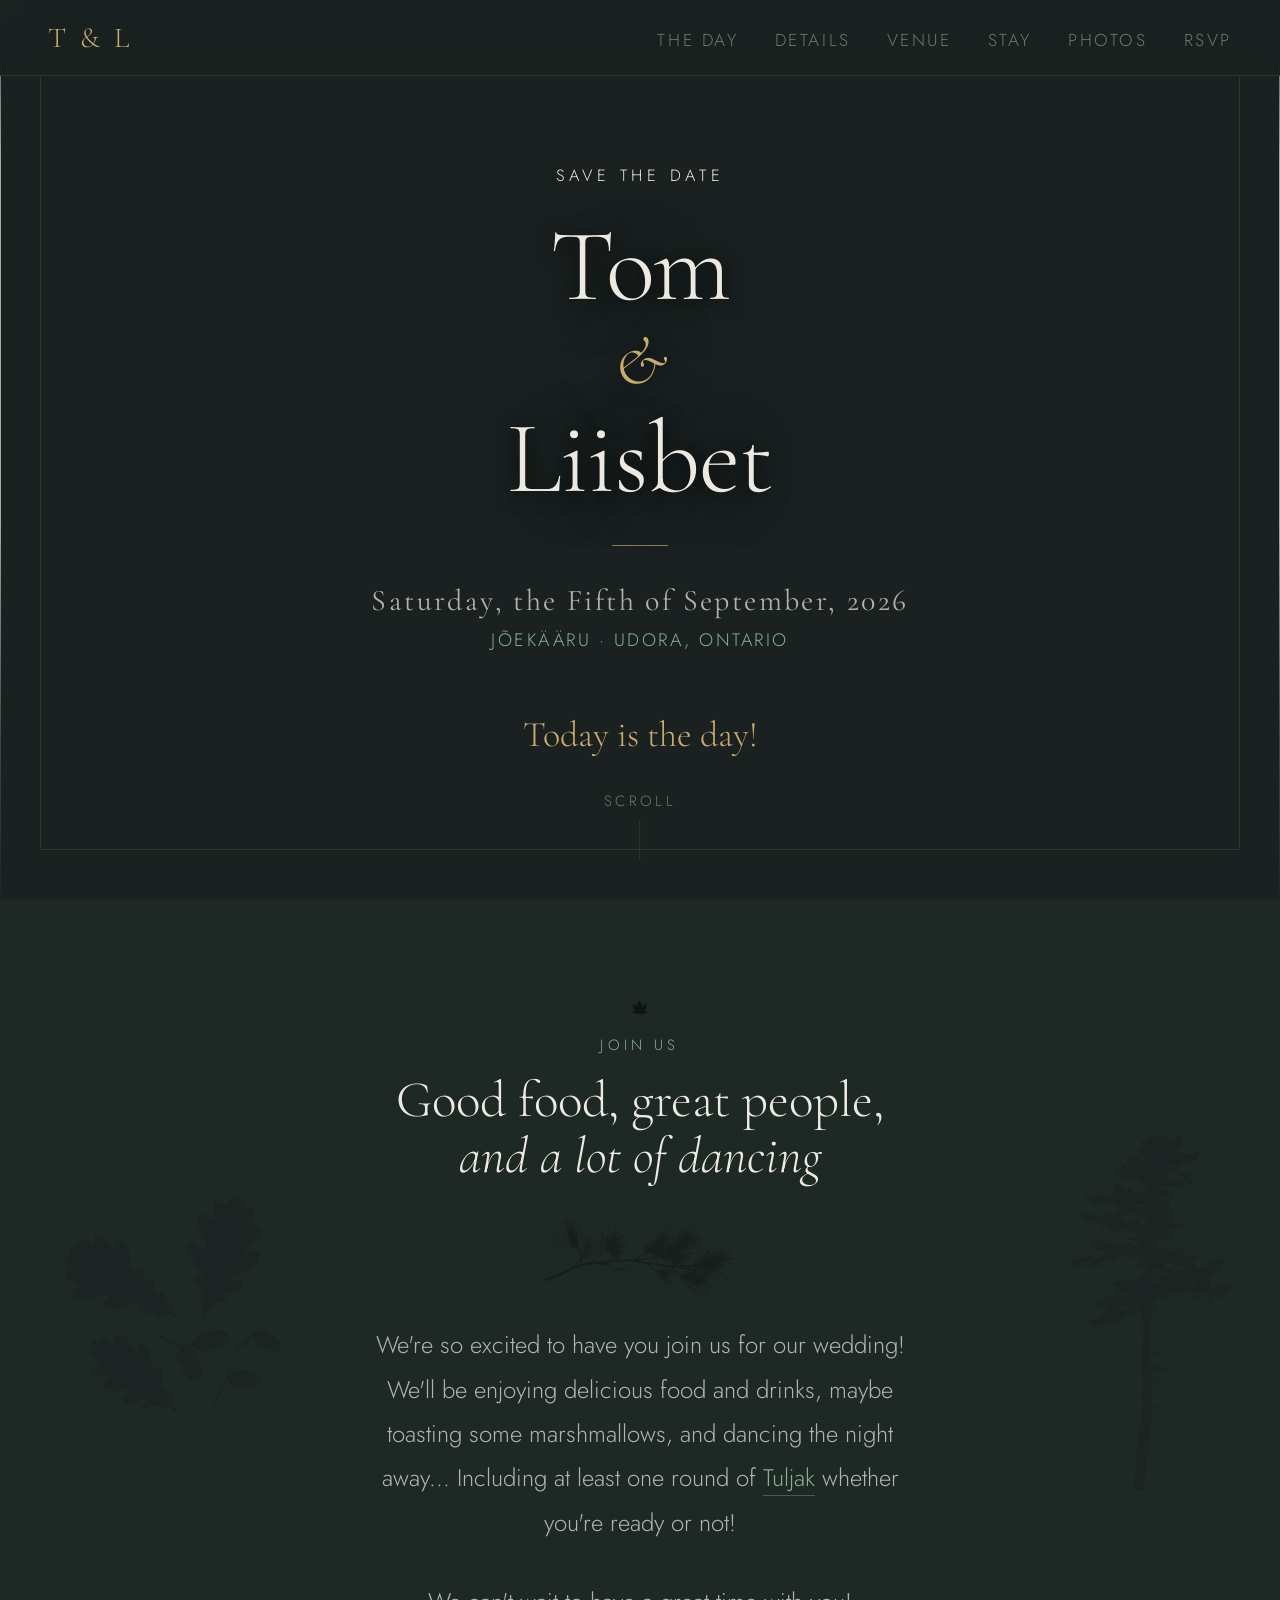
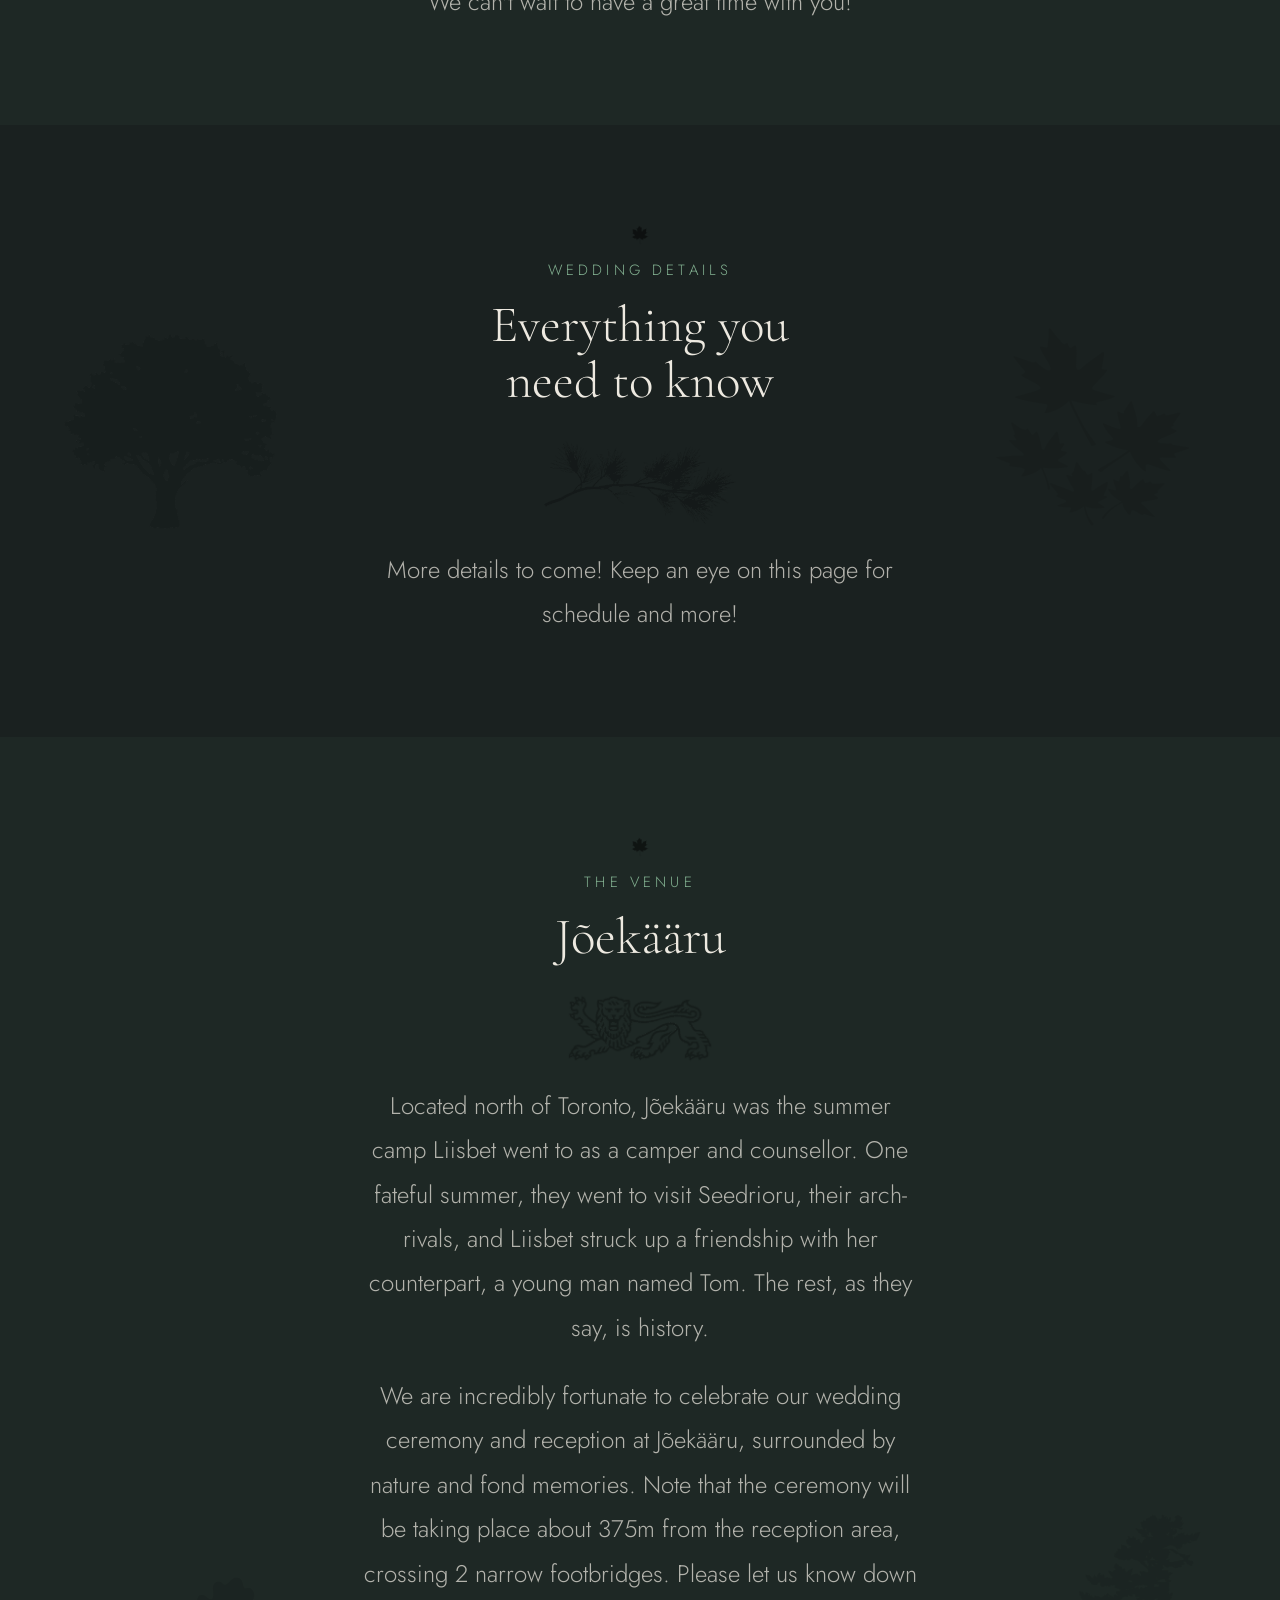
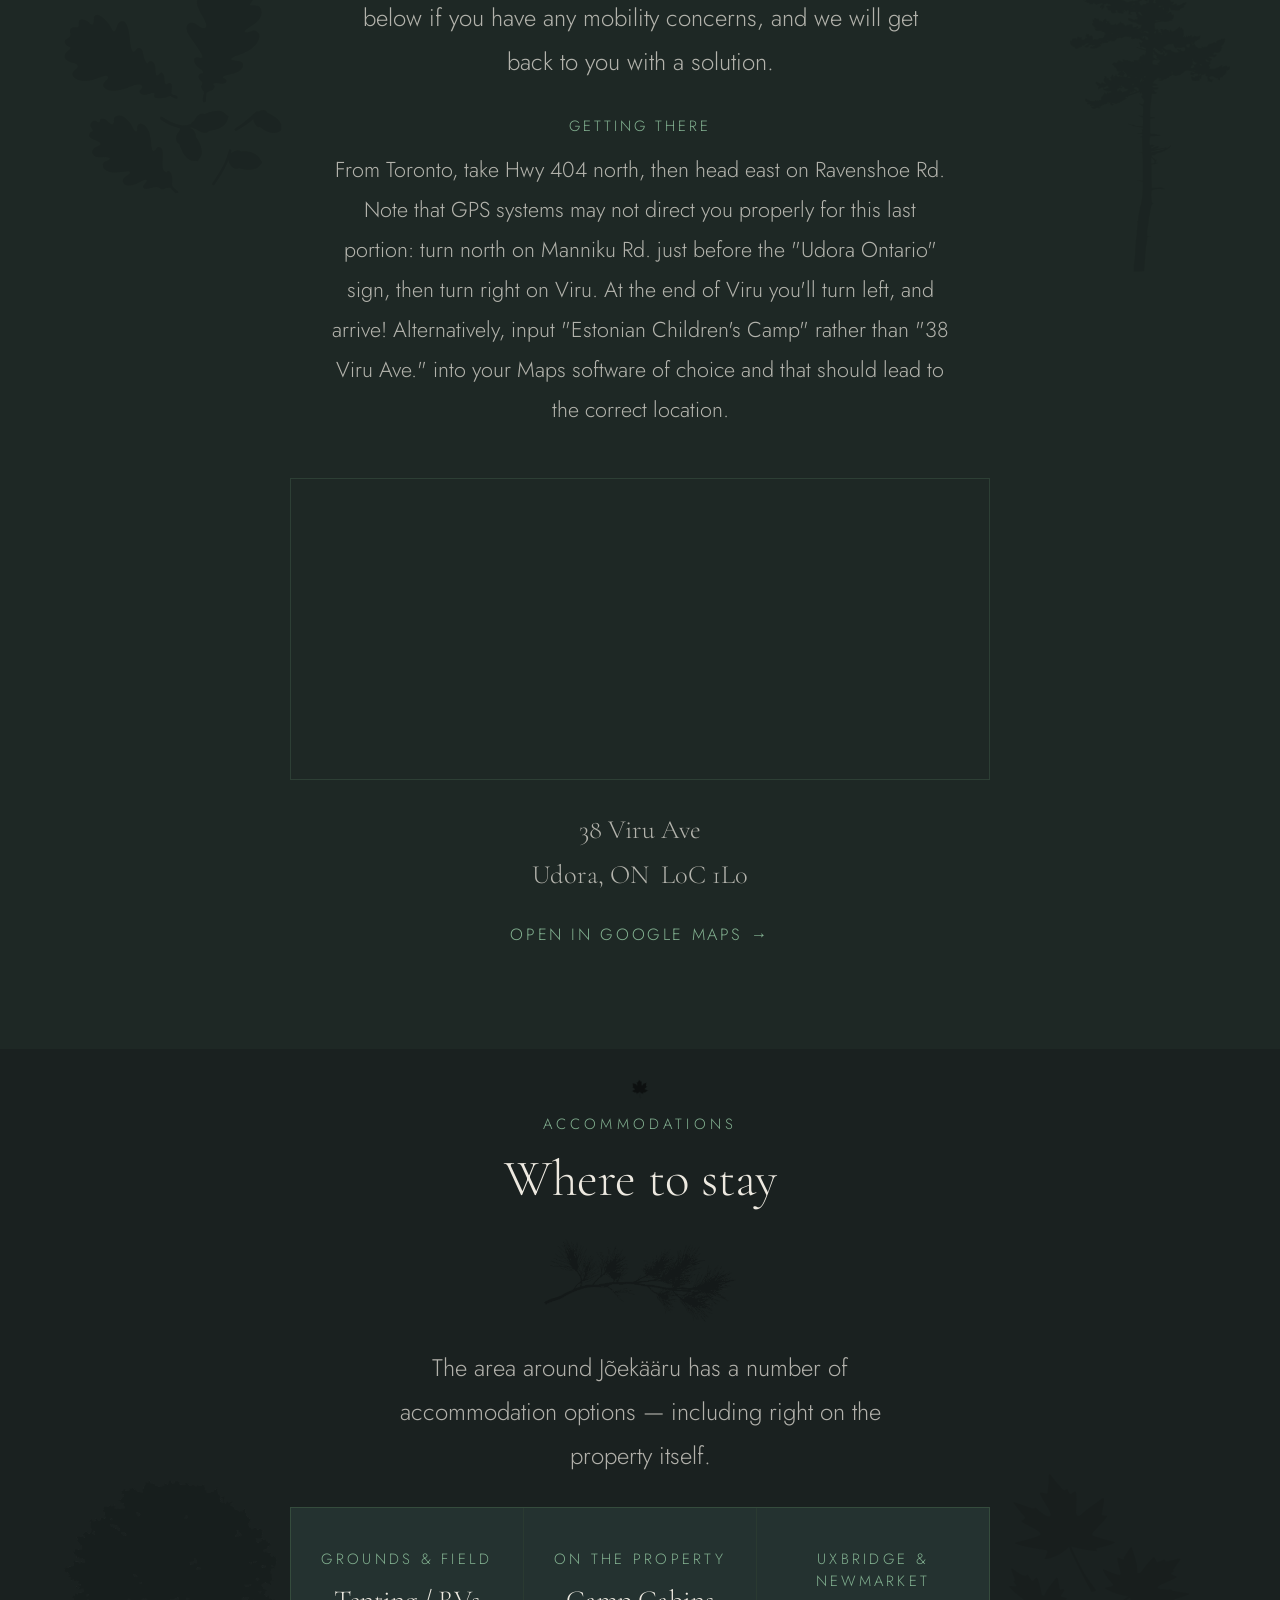
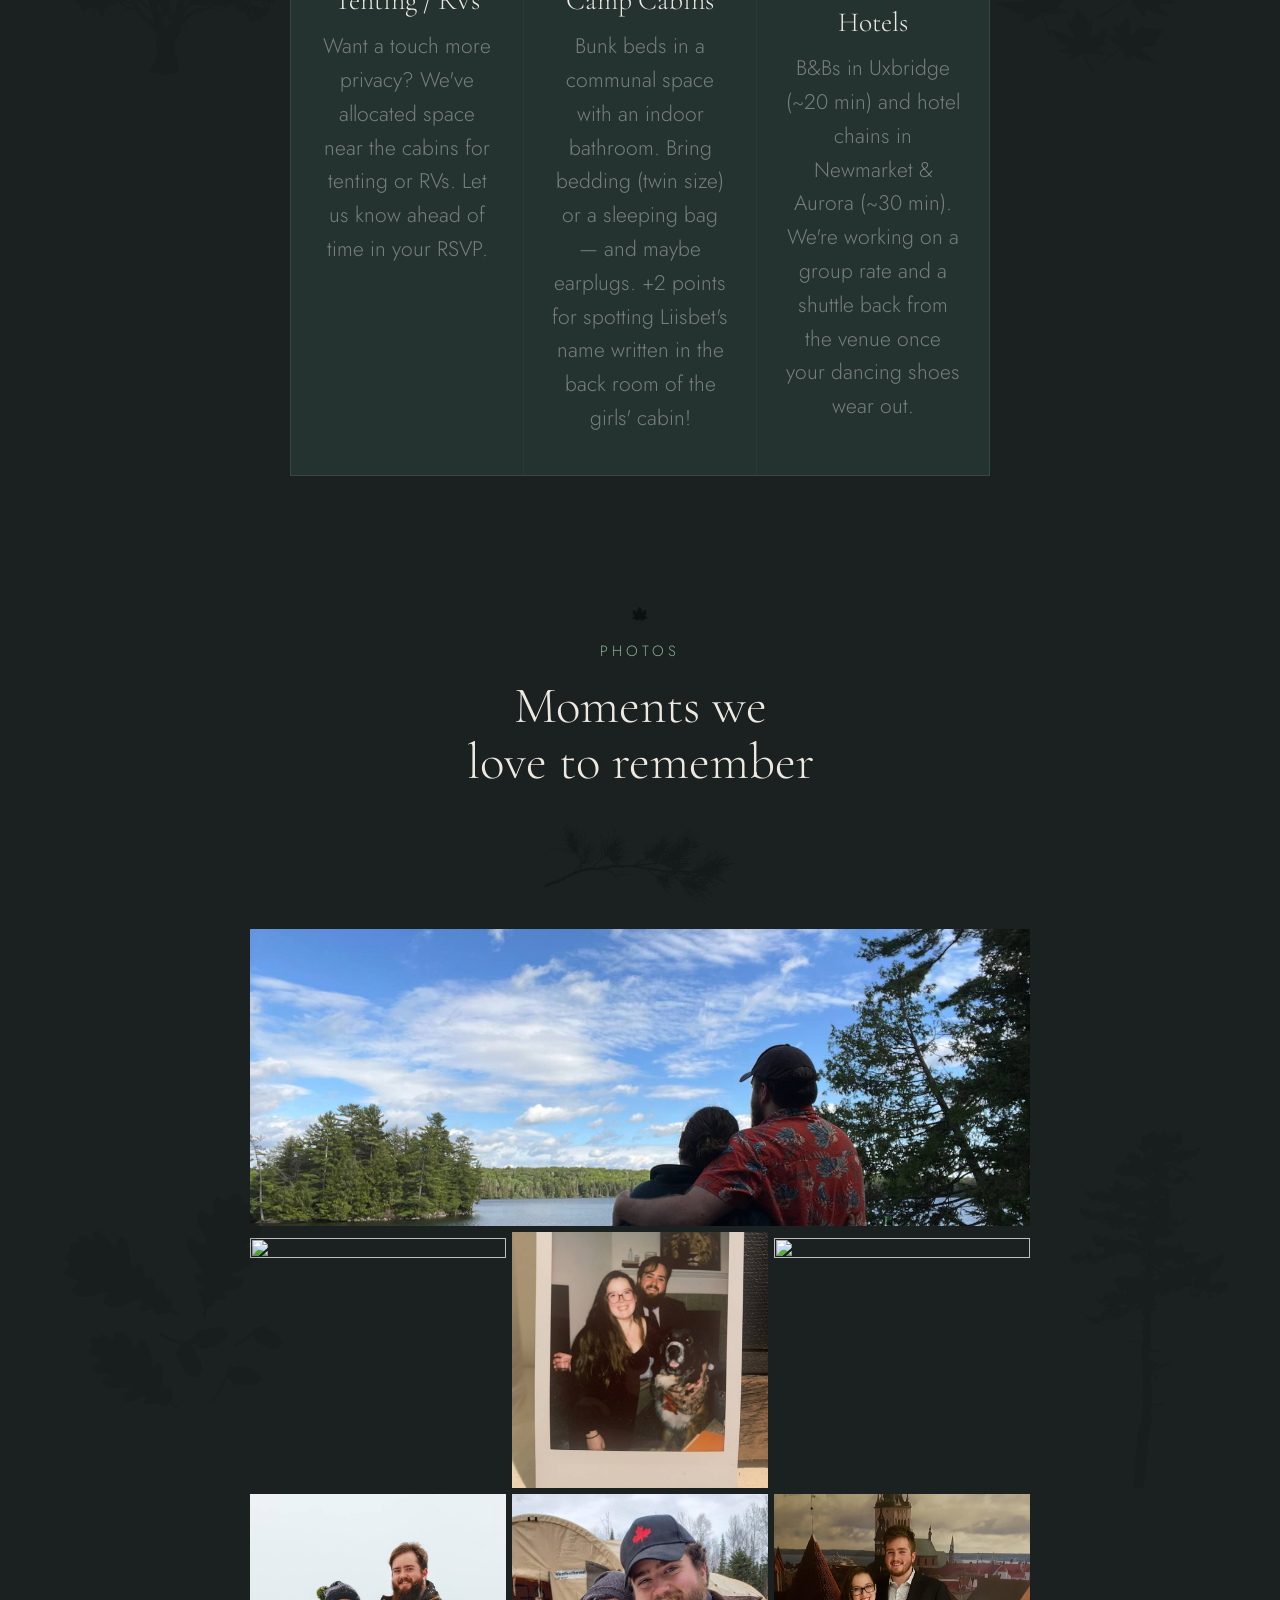
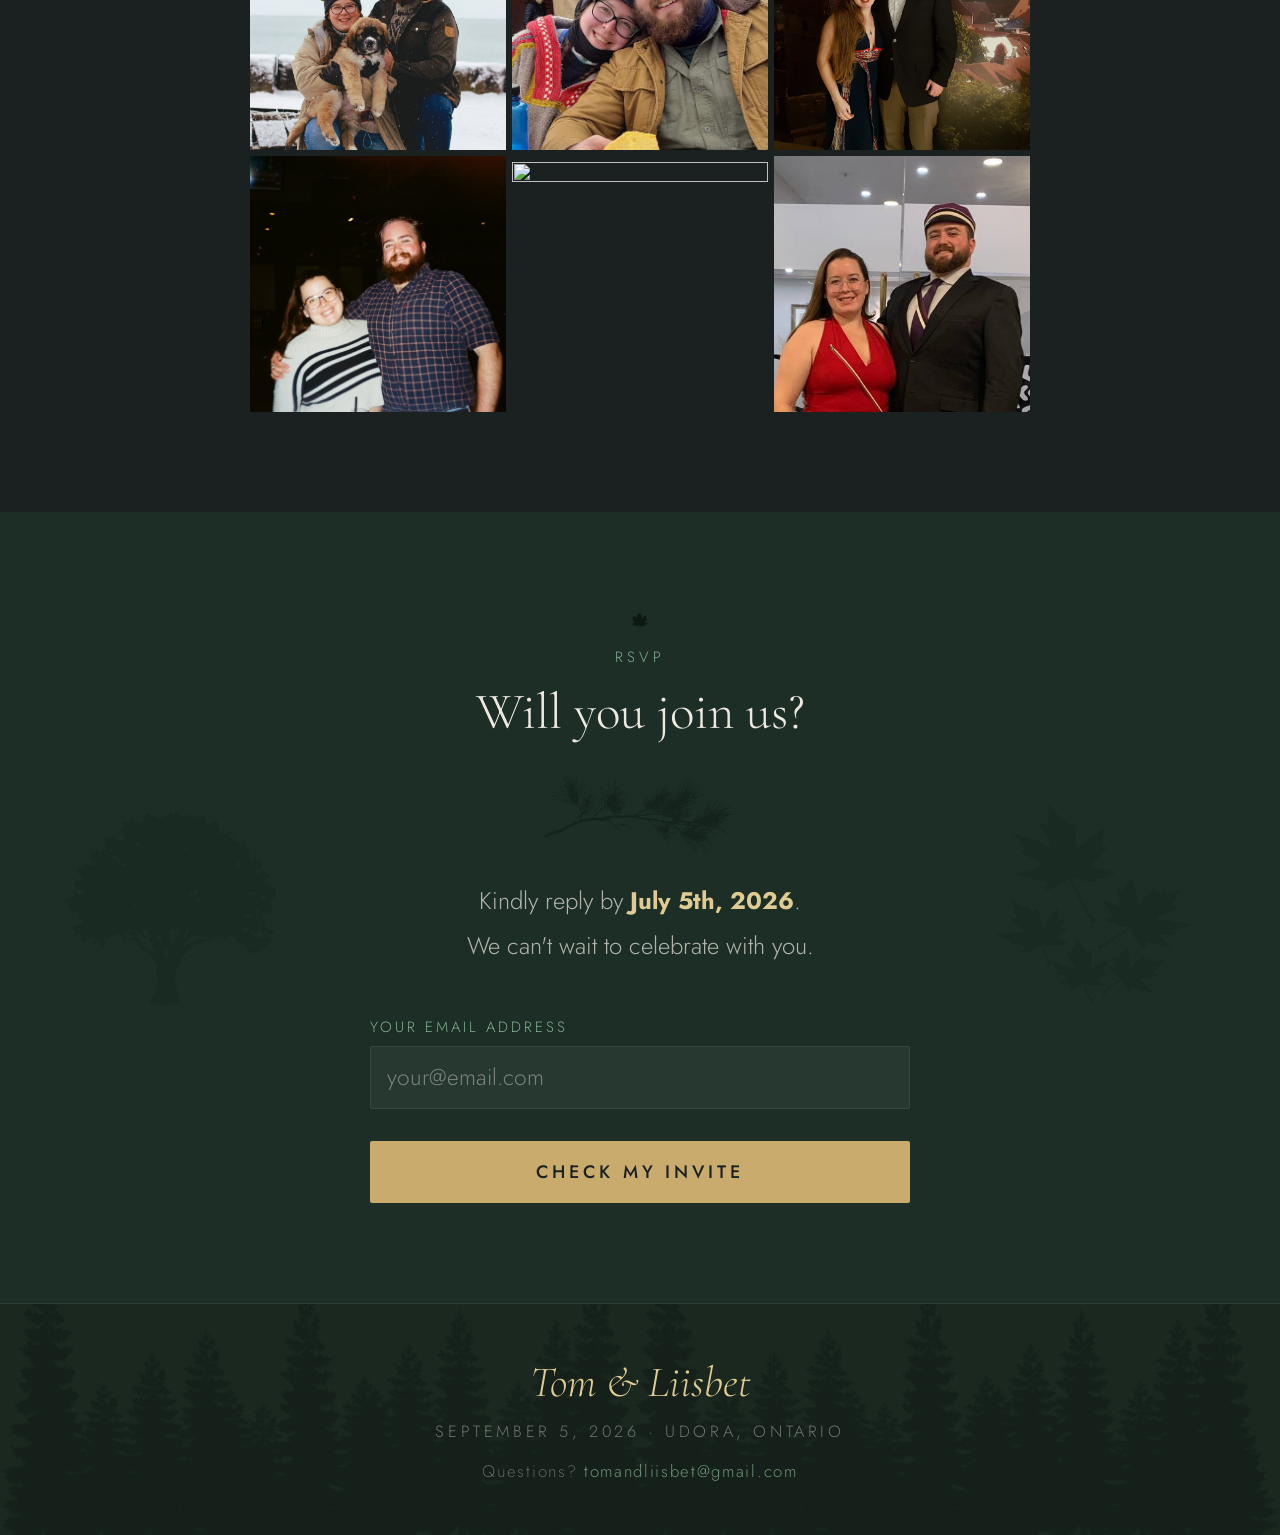
==== index.html @ 3842ecbb "Cabin update" ====
<!DOCTYPE html>
<html lang="en">
<head>
<meta charset="UTF-8"/>
<meta name="viewport" content="width=device-width, initial-scale=1.0"/>
<title>Tom & Liisbet — September 5, 2026</title>
<link href="https://fonts.googleapis.com/css2?family=Cormorant+Garamond:ital,wght@0,300;0,400;0,600;1,300;1,400&family=Jost:wght@300;400;500&display=swap" rel="stylesheet"/>
<style>
  :root {
    --bg:          #1a2120;
    --bg-mid:      #1e2825;
    --bg-card:     #243230;
    --bg-rsvp:     #1c2e26;
    --forest:      #3d5c47;
    --forest-mid:  #527a5e;
    --leaf:        #82b090;
    --gold:        #c9ab6e;
    --gold-light:  #e0cc92;
    --white:       #ede9e0;
    --white-soft:  rgba(237,233,224,0.72);
    --white-dim:   rgba(237,233,224,0.42);
    --border-g:    rgba(82,122,94,0.28);
    --border-gold: rgba(201,171,110,0.32);
  }

  * { margin: 0; padding: 0; box-sizing: border-box; }
  html { scroll-behavior: smooth; font-size: 150%; }

  body {
    font-family: 'Jost', sans-serif;
    font-weight: 300;
    background: var(--bg);
    color: var(--white);
    overflow-x: hidden;
  }

  /* ── NAV ── */
  nav {
    position: fixed;
    top: 0; left: 0; right: 0;
    z-index: 100;
    padding: 20px 48px;
    display: flex;
    justify-content: space-between;
    align-items: center;
    background: rgba(26,33,32,0.94);
    backdrop-filter: blur(12px);
    border-bottom: 1px solid var(--border-g);
  }

  .nav-brand {
    font-family: 'Cormorant Garamond', serif;
    font-size: 1.2rem;
    letter-spacing: 0.12em;
    color: var(--gold);
    text-decoration: none;
  }

  .nav-links {
    display: flex;
    gap: 36px;
    list-style: none;
  }

  .nav-links a {
    font-size: 0.72rem;
    letter-spacing: 0.15em;
    text-transform: uppercase;
    color: var(--white-dim);
    text-decoration: none;
    transition: color 0.2s;
  }

  .nav-links a:hover { color: var(--leaf); }

  /* ── HERO ── */
  .hero {
    min-height: 100vh;
    display: flex;
    flex-direction: column;
    align-items: center;
    justify-content: center;
    text-align: center;
    padding: 120px 24px 100px;
    position: relative;
    background: var(--bg);
    overflow: hidden;
  }

  /* Background photo — fully visible */
  .hero-bg {
    position: absolute;
    inset: 0;
    width: 100%;
    height: 100%;
    object-fit: cover;
    object-position: center 30%;
    z-index: 0;
    opacity: 0.85;
    pointer-events: none;
    user-select: none;
  }

  /* Thin edge gradient — only darkens top (nav) and bottom (text zone) */
  .hero::before {
    content: '';
    position: absolute;
    inset: 0;
    background: linear-gradient(
      to bottom,
      rgba(26,33,32,0.68) 0%,
      rgba(26,33,32,0.0) 18%,
      rgba(26,33,32,0.0) 58%,
      rgba(26,33,32,0.72) 82%,
      rgba(26,33,32,0.97) 100%
    );
    pointer-events: none;
    z-index: 1;
  }

  /* Thin frame */
  .hero::after {
    content: '';
    position: absolute;
    top: 72px; left: 40px; right: 40px; bottom: 50px;
    border: 1px solid rgba(130,176,144,0.15);
    pointer-events: none;
    z-index: 1;
  }

  /* Pine tree silhouette in the footer */
  .footer-treeline {
    position: absolute;
    bottom: 0;
    left: 0;
    width: 100%;
    max-height: 100%;
    object-fit: cover;
    object-position: bottom center;
    pointer-events: none;
    user-select: none;
    opacity: 0.18;
    z-index: 0;
    display: block;
    /* No filter — natural dark silhouette */
  }

  .footer-names,
  .footer-date { position: relative; z-index: 1; }

  /* All hero text content sits above overlay */
  .hero > *:not(.hero-bg):not(.hero-treeline):not(.scroll-cue) { position: relative; z-index: 3; }
  .scroll-cue { z-index: 3; }

  .hero-eyebrow {
    font-size: 0.68rem;
    letter-spacing: 0.28em;
    text-transform: uppercase;
    color: var(--white);
    margin-bottom: 28px;
  }

  .hero-names {
    font-family: 'Cormorant Garamond', serif;
    font-size: clamp(3.5rem, 8vw, 7rem);
    font-weight: 300;
    line-height: 1;
    color: var(--white);
    letter-spacing: -0.01em;
    text-shadow: 0 2px 20px rgba(0,0,0,0.8), 0 0 60px rgba(0,0,0,0.5);
  }

  .hero-names .amp {
    font-style: italic;
    color: var(--gold);
    display: block;
    font-size: 0.68em;
    margin: 10px 0;
  }

  .hero-divider {
    width: 56px;
    height: 1px;
    background: var(--gold);
    margin: 36px auto;
    opacity: 0.65;
  }

  .hero-date {
    font-family: 'Cormorant Garamond', serif;
    font-size: 1.25rem;
    font-weight: 400;
    color: var(--white-soft);
    letter-spacing: 0.08em;
    margin-bottom: 8px;
  }

  .hero-venue {
    font-size: 0.75rem;
    letter-spacing: 0.14em;
    text-transform: uppercase;
    color: var(--leaf);
    margin-bottom: 52px;
  }

  /* ── COUNTDOWN ── */
  .countdown {
    display: flex;
    gap: 32px;
    margin-top: 8px;
  }

  .count-unit { text-align: center; }

  .count-number {
    font-family: 'Cormorant Garamond', serif;
    font-size: 2.8rem;
    font-weight: 300;
    color: var(--gold);
    line-height: 1;
    display: block;
  }

  .count-label {
    font-size: 0.62rem;
    letter-spacing: 0.22em;
    text-transform: uppercase;
    color: var(--white-dim);
    margin-top: 6px;
    display: block;
  }

  .count-sep {
    font-family: 'Cormorant Garamond', serif;
    font-size: 2rem;
    color: var(--border-g);
    align-self: flex-start;
    margin-top: 8px;
  }

  .scroll-cue {
    position: absolute;
    bottom: 40px;
    left: 50%;
    transform: translateX(-50%);
    display: flex;
    flex-direction: column;
    align-items: center;
    gap: 8px;
    font-size: 0.62rem;
    letter-spacing: 0.22em;
    text-transform: uppercase;
    color: var(--white-dim);
    animation: nudge 2.5s ease-in-out infinite;
  }

  .scroll-cue::after {
    content: '';
    width: 1px;
    height: 40px;
    background: var(--border-g);
  }

  @keyframes nudge {
    0%, 100% { transform: translateX(-50%) translateY(0); }
    50%       { transform: translateX(-50%) translateY(6px); }
  }

  /* ── SECTIONS ── */
  section { padding: 100px 24px; position: relative; }

  .section-inner {
    max-width: 800px;
    margin: 0 auto;
    text-align: center;
  }

  .leaf-ornament {
    width: 20px;
    height: auto;
    display: block;
    margin: 0 auto 14px;
    opacity: 0.5;
  }

  .section-tag {
    font-size: 0.62rem;
    letter-spacing: 0.28em;
    text-transform: uppercase;
    color: var(--leaf);
    margin-bottom: 16px;
  }

  .section-heading {
    font-family: 'Cormorant Garamond', serif;
    font-size: clamp(2rem, 4vw, 3rem);
    font-weight: 300;
    color: var(--white);
    margin-bottom: 24px;
    line-height: 1.1;
  }

  .branch-divider {
    display: block;
    margin: 0 auto 16px;
    width: 220px;
    opacity: 0.22;
    pointer-events: none;
    user-select: none;
  }

  .lion-divider {
    display: block;
    margin: 0 auto 20px;
    width: 150px;
    opacity: 0.28;
    pointer-events: none;
    user-select: none;
  }

  .footer-contact {
    font-size: 0.7rem;
    letter-spacing: 0.1em;
    color: var(--white-dim);
    margin-top: 16px;
  }
  .footer-contact a { color: var(--leaf); text-decoration: none; }
  .footer-contact a:hover { color: var(--gold); }

  .section-body {
    font-size: 1rem;
    line-height: 1.85;
    color: var(--white-soft);
    max-width: 560px;
    margin: 0 auto;
  }

  /* ── ALTERNATING BACKGROUNDS ── */
  .bg-mid { background: var(--bg-mid); }

  /* ── DETAILS ── */
  .details-grid {
    display: flex;
    flex-wrap: wrap;
    justify-content: center;
    gap: 1px;
    background: var(--border-g);
    border: 1px solid var(--border-g);
    margin-top: 56px;
    max-width: 700px;
    margin-left: auto;
    margin-right: auto;
  }

  .detail-card {
    background: var(--bg-card);
    padding: 40px 28px;
    text-align: center;
    flex: 1 1 220px;
    max-width: 350px;
  }

  .detail-icon {
    font-size: 1.4rem;
    margin-bottom: 16px;
    display: block;
  }

  .detail-title {
    font-size: 0.62rem;
    letter-spacing: 0.22em;
    text-transform: uppercase;
    color: var(--leaf);
    margin-bottom: 10px;
  }

  .detail-text {
    font-family: 'Cormorant Garamond', serif;
    font-size: 1.15rem;
    color: var(--white);
    line-height: 1.5;
  }

  .detail-sub { font-size: 0.9rem; color: var(--white-dim); }

  .detail-desc {
    font-size: 0.88rem;
    color: var(--white-dim);
    line-height: 1.6;
    margin-top: 8px;
  }

  .cabin-spots {
    margin-top: 14px;
    font-size: 0.66rem;
    letter-spacing: 0.18em;
    text-transform: uppercase;
    color: var(--gold);
  }

  /* ── RSVP ── */
  .rsvp-bg { background: var(--bg-rsvp); }
  .rsvp-bg .section-tag     { color: var(--leaf); }
  .rsvp-bg .section-heading { color: var(--white); }
  .rsvp-bg .section-body    { color: var(--white-soft); }

  .rsvp-form {
    margin-top: 48px;
    max-width: 540px;
    margin-left: auto;
    margin-right: auto;
    text-align: left;
  }

  .form-row { margin-bottom: 20px; }

  .form-row label {
    display: block;
    font-size: 0.62rem;
    letter-spacing: 0.2em;
    text-transform: uppercase;
    color: var(--leaf);
    margin-bottom: 8px;
  }

  .form-row input,
  .form-row select,
  .form-row textarea {
    width: 100%;
    padding: 14px 16px;
    background: rgba(255,255,255,0.05);
    border: 1px solid var(--border-g);
    color: var(--white);
    font-family: 'Jost', sans-serif;
    font-size: 0.95rem;
    font-weight: 300;
    border-radius: 2px;
    outline: none;
    transition: border-color 0.2s;
    appearance: none;
    -webkit-appearance: none;
  }

  .form-row select option { background: var(--bg-rsvp); color: var(--white); }

  .form-row input::placeholder,
  .form-row textarea::placeholder { color: var(--white-dim); }

  .form-row input:focus,
  .form-row select:focus,
  .form-row textarea:focus { border-color: var(--border-gold); }

  .form-row textarea { resize: vertical; min-height: 80px; }

  .form-grid {
    display: grid;
    grid-template-columns: 1fr 1fr;
    gap: 16px;
  }

  .att-row {
    display: flex;
    gap: 10px;
    margin-top: 4px;
  }

  .att-btn {
    flex: 1;
    padding: 13px 8px;
    background: rgba(255,255,255,0.04);
    border: 1px solid var(--border-g);
    color: var(--white-soft);
    font-family: 'Jost', sans-serif;
    font-size: 0.76rem;
    letter-spacing: 0.08em;
    text-transform: uppercase;
    cursor: pointer;
    transition: all 0.2s;
    border-radius: 2px;
    white-space: nowrap;
  }

  .att-btn:hover,
  .att-btn.active {
    background: rgba(201,171,110,0.12);
    border-color: var(--gold);
    color: var(--gold-light);
  }

  .submit-btn {
    width: 100%;
    margin-top: 12px;
    padding: 18px;
    background: var(--gold);
    border: none;
    color: #1a2120;
    font-family: 'Jost', sans-serif;
    font-size: 0.75rem;
    font-weight: 500;
    letter-spacing: 0.22em;
    text-transform: uppercase;
    cursor: pointer;
    transition: background 0.2s, transform 0.1s;
    border-radius: 2px;
  }

  .submit-btn:hover  { background: var(--gold-light); }
  .submit-btn:active { transform: scale(0.99); }

  #rsvp-success {
    display: none;
    text-align: center;
    padding: 48px 24px;
  }

  .success-icon { width: 26px; display: block; margin: 0 auto 20px; opacity: 0.55; }

  #rsvp-success h3 {
    font-family: 'Cormorant Garamond', serif;
    font-size: 2rem;
    font-weight: 300;
    color: var(--white);
    margin-bottom: 12px;
  }

  #rsvp-success p { color: var(--white-soft); font-size: 0.95rem; line-height: 1.7; }

  /* ── VENUE ── */
  .venue-map {
    margin: 48px auto 0;
    width: 100%;
    max-width: 700px;
    border: 1px solid var(--border-g);
    overflow: hidden;
  }

  .venue-address {
    margin-top: 28px;
    font-family: 'Cormorant Garamond', serif;
    font-size: 1.1rem;
    color: var(--white-soft);
    line-height: 1.7;
  }

  /* ── GALLERY ── */
  .gallery-grid {
    margin-top: 0;
    display: grid;
    grid-template-columns: repeat(3, 1fr);
    gap: 6px;
    max-width: 780px;
    margin-left: auto;
    margin-right: auto;
  }

  .gallery-featured {
    grid-column: 1 / -1;
    width: 100%;
    aspect-ratio: 21 / 8;
    object-fit: cover;
    object-position: center;
    display: block;
  }

  .gallery-grid img:not(.gallery-featured) {
    width: 100%;
    aspect-ratio: 1;
    object-fit: cover;
    display: block;
    transition: opacity 0.25s;
  }

  .gallery-grid img:hover { opacity: 0.82; }

  /* ── FOOTER ── */
  footer {
    background: #1a2820;
    padding: 52px 24px;
    text-align: center;
    border-top: 1px solid var(--border-g);
    position: relative;
    overflow: hidden;
  }

  .footer-names {
    font-family: 'Cormorant Garamond', serif;
    font-size: 1.8rem;
    font-style: italic;
    color: var(--gold-light);
    margin-bottom: 12px;
  }

  .footer-date {
    font-size: 0.68rem;
    letter-spacing: 0.22em;
    text-transform: uppercase;
    color: var(--white-dim);
  }

  /* ── RESPONSIVE ── */
  /* ── OAK LEAF MARGIN DECORATION ── */
  .oak-leaf {
    position: absolute;
    width: 260px;
    opacity: 0.09;
    pointer-events: none;
    user-select: none;
    top: 50%;
  }
  .oak-leaf--left {
    left: 50px;
    transform: translateY(-50%) rotate(-16deg);
  }
  .oak-leaf--right {
    right: 50px;
    transform: translateY(-50%) rotate(16deg) scaleX(-1);
  }

  .margin-tree {
    position: absolute;
    opacity: 0.08;
    pointer-events: none;
    user-select: none;
    top: 50%;
  }
  .margin-tree--left  { left:  50px; transform: translateY(-50%); }
  .margin-tree--right { right: 50px; transform: translateY(-50%); }
  .margin-tree--pine  { width: 160px; }
  .margin-tree--maple { width: 240px; }

  @media (max-width: 600px) {
    nav { padding: 16px 24px; }
    .nav-links { display: none; }
    .countdown { gap: 16px; }
    .count-number { font-size: 2rem; }
    .form-grid { grid-template-columns: 1fr; }
    .gallery-grid { grid-template-columns: repeat(2, 1fr); }
    .gallery-featured { aspect-ratio: 16 / 9; }
    .att-row { flex-wrap: wrap; }
    .hero::after { left: 16px; right: 16px; }
    .oak-leaf { display: none; }
    .margin-tree { display: none; }
  }
</style>
</head>
<body>

<!-- NAV -->
<nav>
  <a href="#hero" class="nav-brand">T & L</a>
  <ul class="nav-links">
    <li><a href="#story">The Day</a></li>
    <li><a href="#details">Details</a></li>
    <li><a href="#venue">Venue</a></li>
    <li><a href="#accommodations">Stay</a></li>
    <li><a href="#gallery">Photos</a></li>
    <li><a href="#rsvp">RSVP</a></li>
  </ul>
</nav>

<!-- HERO -->
<section id="hero" class="hero">
  <!-- Kiss Altar photo — centrepiece background -->
  <img
    src="Images/Photos/Kiss Altar.JPG"
    class="hero-bg"
    alt=""
    aria-hidden="true"
  />
  <p class="hero-eyebrow">Save the Date</p>
  <h1 class="hero-names">
    Tom
    <span class="amp">&amp;</span>
    Liisbet
  </h1>
  <div class="hero-divider"></div>
  <p class="hero-date">Saturday, the Fifth of September, 2026</p>
  <p class="hero-venue">Jõekääru · Udora, Ontario</p>
  <div class="countdown" id="countdown">
    <div class="count-unit">
      <span class="count-number" id="cd-days">—</span>
      <span class="count-label">Days</span>
    </div>
    <span class="count-sep">·</span>
    <div class="count-unit">
      <span class="count-number" id="cd-hours">—</span>
      <span class="count-label">Hours</span>
    </div>
    <span class="count-sep">·</span>
    <div class="count-unit">
      <span class="count-number" id="cd-mins">—</span>
      <span class="count-label">Minutes</span>
    </div>
    <span class="count-sep">·</span>
    <div class="count-unit">
      <span class="count-number" id="cd-secs">—</span>
      <span class="count-label">Seconds</span>
    </div>
  </div>
  <div class="scroll-cue">Scroll</div>
</section>

<!-- INTRO / VIBE -->
<section id="story" class="bg-mid">
  <img src="Images/Elements/oak leaves.png" class="oak-leaf oak-leaf--left" alt="" aria-hidden="true"/>
  <img src="Images/Elements/pine-tree-silhouette.png" class="margin-tree margin-tree--right margin-tree--pine" alt="" aria-hidden="true"/>
  <div class="section-inner">
    <img src="Images/Elements/maple leaf.png" class="leaf-ornament" alt="" aria-hidden="true"/>
    <p class="section-tag">Join Us</p>
    <h2 class="section-heading">Good food, great people,<br><em>and a lot of dancing</em></h2>
    <img src="Images/Elements/pine needle branch.png" class="branch-divider" alt="" aria-hidden="true"/>
    <p class="section-body">
      We're so excited to have you join us for our wedding! We'll be enjoying delicious food
      and drinks, maybe toasting some marshmallows, and dancing the night away... Including at
      least one round of <a href="https://www.youtube.com/watch?v=HIoYTtk4O7E" target="_blank"
      style="color:var(--leaf);text-decoration:none;border-bottom:1px solid rgba(130,176,144,0.4)">Tuljak</a>
      whether you're ready or not!
    </p>
    <br>
    <p class="section-body">
      We can't wait to have a great time with you!
    </p>
  </div>
</section>

<!-- DETAILS -->
<section id="details">
  <img src="Images/Elements/Maple leaves.png" class="oak-leaf oak-leaf--right" alt="" aria-hidden="true"/>
  <img src="Images/Elements/Maple Tree Sillouette.png" class="margin-tree margin-tree--left margin-tree--maple" alt="" aria-hidden="true"/>
  <div class="section-inner">
    <img src="Images/Elements/maple leaf.png" class="leaf-ornament" alt="" aria-hidden="true"/>
    <p class="section-tag">Wedding Details</p>
    <h2 class="section-heading">Everything you<br>need to know</h2>
    <img src="Images/Elements/pine needle branch.png" class="branch-divider" alt="" aria-hidden="true"/>

    <p class="section-body">More details to come! Keep an eye on this page for schedule and more!</p>
  </div>
</section>

<!-- VENUE -->
<section id="venue" class="bg-mid">
  <img src="Images/Elements/oak leaves.png" class="oak-leaf oak-leaf--left" alt="" aria-hidden="true"/>
  <img src="Images/Elements/pine-tree-silhouette.png" class="margin-tree margin-tree--right margin-tree--pine" alt="" aria-hidden="true"/>
  <div class="section-inner">
    <img src="Images/Elements/maple leaf.png" class="leaf-ornament" alt="" aria-hidden="true"/>
    <p class="section-tag">The Venue</p>
    <h2 class="section-heading">Jõekääru</h2>
    <img src="Images/Elements/Lovi.png" class="lion-divider" alt="" aria-hidden="true"/>
    <p class="section-body" style="margin-bottom:24px">
      Located north of Toronto, Jõekääru was the summer camp Liisbet went to as a camper
      and counsellor. One fateful summer, they went to visit Seedrioru, their arch-rivals,
      and Liisbet struck up a friendship with her counterpart, a young man named Tom.
      The rest, as they say, is history.
    </p>
    <p class="section-body" style="margin-bottom:28px">
      We are incredibly fortunate to celebrate our wedding ceremony and reception at Jõekääru,
      surrounded by nature and fond memories. Note that the ceremony will be taking place about
      375m from the reception area, crossing 2 narrow footbridges. Please let us know down
      below if you have any mobility concerns, and we will get back to you with a solution.
    </p>
    <p class="section-body" style="margin-bottom:36px;font-size:0.9rem;text-align:center;max-width:620px;margin-left:auto;margin-right:auto">
      <span style="display:block;font-size:0.62rem;letter-spacing:0.2em;text-transform:uppercase;color:var(--leaf);margin-bottom:10px">Getting There</span>
      From Toronto, take Hwy 404 north, then head east on Ravenshoe Rd. Note that GPS
      systems may not direct you properly for this last portion: turn north on Manniku Rd.
      just before the "Udora Ontario" sign, then turn right on Viru. At the end of Viru
      you'll turn left, and arrive! Alternatively, input "Estonian Children's Camp" rather
      than "38 Viru Ave." into your Maps software of choice and that should lead to the
      correct location.
    </p>
    <div class="venue-map">
      <iframe
        src="https://maps.google.com/maps?q=Estonian+Children%27s+Camp+Udora+Ontario&output=embed&z=14"
        width="100%"
        height="300"
        style="display:block;border:0;filter:grayscale(25%)contrast(1.05)"
        allowfullscreen
        loading="lazy"
        referrerpolicy="no-referrer-when-downgrade"
        title="Jõekääru — 38 Viru Ave, Udora, ON"
      ></iframe>
    </div>
    <p class="venue-address">38 Viru Ave<br>Udora, ON&nbsp; L0C 1L0</p>
    <p style="margin-top:16px">
      <a href="https://maps.google.com/?q=Estonian+Children%27s+Camp+Udora+Ontario" target="_blank"
         style="font-size:0.68rem;letter-spacing:0.16em;text-transform:uppercase;color:var(--leaf);text-decoration:none">
        Open in Google Maps &rarr;
      </a>
    </p>
  </div>
</section>

<!-- ACCOMMODATIONS -->
<section id="accommodations" style="padding: 30px 24px">
  <img src="Images/Elements/Maple leaves.png" class="oak-leaf oak-leaf--right" alt="" aria-hidden="true"/>
  <img src="Images/Elements/Maple Tree Sillouette.png" class="margin-tree margin-tree--left margin-tree--maple" alt="" aria-hidden="true"/>
  <div class="section-inner">
    <img src="Images/Elements/maple leaf.png" class="leaf-ornament" alt="" aria-hidden="true"/>
    <p class="section-tag">Accommodations</p>
    <h2 class="section-heading">Where to stay</h2>
    <img src="Images/Elements/pine needle branch.png" class="branch-divider" alt="" aria-hidden="true"/>
    <p class="section-body">
      The area around Jõekääru has a number of accommodation
      options — including right on the property itself.
    </p>
    <div class="details-grid" style="margin-top:28px">
      <div class="detail-card">
        <p class="detail-title">Grounds & field</p>
        <p class="detail-text">Tenting / RVs</p>
        <p class="detail-desc">Want a touch more privacy? We've allocated space near the cabins for tenting or RVs. Let us know ahead of time in your RSVP.</p>
      </div>
      <div class="detail-card">
        <p class="detail-title">On the property</p>
        <p class="detail-text">Camp Cabins</p>
        <p class="detail-desc">Bunk beds in a communal space with an indoor bathroom. Bring bedding (twin size) or a sleeping bag — and maybe earplugs. +2 points for spotting Liisbet's name written in the back room of the girls' cabin!</p>
        <p class="cabin-spots" id="cabin-spots" style="display:none"><span id="cabin-count"></span> spots remaining</p>
      </div>
      <div class="detail-card">
        <p class="detail-title">Uxbridge &amp; Newmarket</p>
        <p class="detail-text">Hotels</p>
        <p class="detail-desc">B&amp;Bs in Uxbridge (~20 min) and hotel chains in Newmarket &amp; Aurora (~30 min). We're working on a group rate and a shuttle back from the venue once your dancing shoes wear out.</p>
      </div>
    </div>
  </div>
</section>

<!-- GALLERY -->
<section id="gallery">
  <img src="Images/Elements/oak leaves.png" class="oak-leaf oak-leaf--left" alt="" aria-hidden="true"/>
  <img src="Images/Elements/pine-tree-silhouette.png" class="margin-tree margin-tree--right margin-tree--pine" alt="" aria-hidden="true"/>
  <div class="section-inner">
    <img src="Images/Elements/maple leaf.png" class="leaf-ornament" alt="" aria-hidden="true"/>
    <p class="section-tag">Photos</p>
    <h2 class="section-heading">Moments we<br>love to remember</h2>
    <img src="Images/Elements/pine needle branch.png" class="branch-divider" alt="" aria-hidden="true"/>
    <div class="gallery-grid">
      <img class="gallery-featured" src="Images/Photos/Kamp.jpg" alt=""/>
      <img src="Images/Photos/Kiss Altar.JPG"      alt=""/>
      <img src="Images/Photos/polaroid.jpg"        alt=""/>
      <img src="Images/Photos/Moki Roll.JPG"       alt=""/>
      <img src="Images/Photos/Baby Moki.jpg"       alt=""/>
      <img src="Images/Photos/Cornbread.jpg"       alt=""/>
      <img src="Images/Photos/20180224_234718.jpg" alt=""/>
      <img src="Images/Photos/IMG_6804.jpg"        alt=""/>
      <img src="Images/Photos/IMG_8042.jpg"        alt=""/>
      <img src="Images/Photos/Untitled.jpg"        alt=""/>
    </div>
  </div>
</section>

<!-- RSVP -->
<section id="rsvp" class="rsvp-bg">
  <img src="Images/Elements/Maple leaves.png" class="oak-leaf oak-leaf--right" alt="" aria-hidden="true"/>
  <img src="Images/Elements/Maple Tree Sillouette.png" class="margin-tree margin-tree--left margin-tree--maple" alt="" aria-hidden="true"/>
  <div class="section-inner">

    <!-- ── PRE-RSVP SURVEY — shown before June 15, 2026 ── -->
    <div id="survey-panel" style="display:none">
      <img src="Images/Elements/maple leaf.png" class="leaf-ornament" alt="" aria-hidden="true"/>
      <p class="section-tag">Save the Date</p>
      <h2 class="section-heading">A few quick questions</h2>
      <img src="Images/Elements/pine needle branch.png" class="branch-divider" alt="" aria-hidden="true"/>
      <p class="section-body">
        To help with our planning, we'd love if you could answer a few short questions.
        Nothing binding — just a better picture of how to coordinate your comfort as our guests!
      </p>
      <p class="section-body" style="margin-top:14px;font-size:0.82rem;color:var(--white-dim)">
        Full RSVPs open in June.
      </p>

      <form id="survey-form" class="rsvp-form" style="margin-top:40px"
        action="https://script.google.com/macros/s/AKfycbxyAY2trkEyjC4yZWXhyuJfK668TVKDH6NaBTty23KS1SUpY7tbZiFKpdoT5HwiWmPhuQ/exec"
        method="POST">
        <input type="hidden" name="form_type" value="survey"/>

        <div class="form-row">
          <label>Your Name</label>
          <input type="text" name="survey_name" placeholder="Your full name" required/>
        </div>

        <div class="form-row">
          <label>Email Address</label>
          <input type="email" name="survey_email" placeholder="your@email.com" required/>
        </div>

        <div class="form-row">
          <label>Where do you anticipate staying the night?</label>
          <select name="survey_accommodation">
            <option value="">— Select an option —</option>
            <option value="hotel-block">Hotel block</option>
            <option value="cabin">Cabins on the property</option>
            <option value="tent-rv">Tent / RV on the property</option>
            <option value="other">Other (private accommodation, other hotel, etc.)</option>
          </select>
        </div>

        <div class="form-row">
          <label>Would you be interested in a casual brunch at the venue Sunday morning?</label>
          <div class="att-row">
            <button type="button" class="att-btn" id="brunch-yes"   onclick="setBrunch('yes')">Yes!</button>
            <button type="button" class="att-btn" id="brunch-maybe" onclick="setBrunch('maybe')">Maybe</button>
            <button type="button" class="att-btn" id="brunch-no"    onclick="setBrunch('no')">No thanks</button>
          </div>
          <input type="hidden" name="survey_brunch" id="brunch-val" value=""/>
        </div>

        <div class="form-row">
          <label>Full Mailing Address</label>
          <textarea name="survey_address" placeholder="Street, City, Province / State, Postal Code" required></textarea>
        </div>

        <div class="form-row">
          <label>Do you have any mobility concerns we should follow up with you about?</label>
          <div class="att-row">
            <button type="button" class="att-btn" id="mobility-yes" onclick="setMobility('yes')">Yes</button>
            <button type="button" class="att-btn" id="mobility-no"  onclick="setMobility('no')">No</button>
          </div>
          <input type="hidden" name="survey_mobility" id="mobility-val" value=""/>
        </div>

        <button type="submit" class="submit-btn" id="survey-submit-btn">Send</button>
      </form>

      <div id="survey-success" style="display:none;text-align:center;padding:48px 24px;">
        <img src="Images/Elements/maple leaf.png" class="success-icon" alt="" aria-hidden="true"/>
        <h3 style="font-family:'Cormorant Garamond',serif;font-size:2rem;font-weight:300;color:var(--white);margin-bottom:12px">Thank you!</h3>
        <p style="color:var(--white-soft);font-size:0.95rem;line-height:1.7">
          We'll be in touch with more details as the date approaches.<br>
          Full RSVPs open in June.
        </p>
      </div>
    </div>

    <!-- ── RSVP PANEL — shown from June 15, 2026 onwards ── -->
    <div id="rsvp-panel" style="display:none">
    <div id="rsvp-header">
      <img src="Images/Elements/maple leaf.png" class="leaf-ornament" alt="" aria-hidden="true"/>
      <p class="section-tag">RSVP</p>
      <h2 class="section-heading">Will you join us?</h2>
      <img src="Images/Elements/pine needle branch.png" class="branch-divider" alt="" aria-hidden="true"/>
      <p class="section-body">
        Kindly reply by <strong style="color:var(--gold-light)">July 5th, 2026</strong>.<br>
        We can't wait to celebrate with you.
      </p>
    </div>

    <!-- Step 1: Email lookup -->
    <div id="invite-lookup">
      <div class="rsvp-form">
        <div class="form-row">
          <label>Your Email Address</label>
          <input type="email" id="lookup-email" placeholder="your@email.com" autocomplete="email"/>
        </div>
        <button type="button" class="submit-btn" id="lookup-btn" onclick="lookupInvite()">
          Check my invite
        </button>
      </div>
    </div>

    <!-- Email not on guest list -->
    <div id="lookup-not-found" style="display:none;text-align:center;padding:48px 24px;">
      <img src="Images/Elements/maple leaf.png" style="width:26px;opacity:0.55;display:block;margin:0 auto 20px" alt="" aria-hidden="true"/>
      <h3 style="font-family:'Cormorant Garamond',serif;font-size:1.8rem;font-weight:300;color:var(--white);margin-bottom:12px">
        Hmm, we couldn't find that email
      </h3>
      <p style="color:var(--white-soft);font-size:0.95rem;line-height:1.7;margin-bottom:28px">
        This is an invite-only celebration. If you think this is a mistake,<br>
        please reach us at <a href="mailto:tomandliisbet@gmail.com" style="color:var(--leaf);text-decoration:none">tomandliisbet@gmail.com</a>.
      </p>
      <button type="button" class="att-btn" onclick="resetToLookup()"
        style="max-width:260px;margin:0 auto;display:block">
        ← Try a different email
      </button>
    </div>

    <!-- Already submitted an RSVP -->
    <div id="lookup-already-rsvped" style="display:none;text-align:center;padding:48px 24px;">
      <img src="Images/Elements/maple leaf.png" style="width:26px;opacity:0.55;display:block;margin:0 auto 20px" alt="" aria-hidden="true"/>
      <h3 style="font-family:'Cormorant Garamond',serif;font-size:1.8rem;font-weight:300;color:var(--white);margin-bottom:12px">
        We already have your RSVP!
      </h3>
      <p style="color:var(--white-soft);font-size:0.95rem;line-height:1.7;margin-bottom:28px">
        <strong id="already-guest-name" style="color:var(--gold-light)"></strong>, you're already on the list.<br>
        Would you like to update your response?
      </p>
      <div class="att-row" style="max-width:380px;margin:0 auto;justify-content:center">
        <button type="button" class="att-btn" onclick="proceedWithUpdate()">Yes, update it</button>
        <button type="button" class="att-btn" onclick="showSuccessNoChange()">No, I'm all set</button>
      </div>
    </div>

    <!-- RSVP Form (revealed after successful lookup) -->
    <form
      id="rsvp-form"
      class="rsvp-form"
      action="https://script.google.com/macros/s/AKfycbxyAY2trkEyjC4yZWXhyuJfK668TVKDH6NaBTty23KS1SUpY7tbZiFKpdoT5HwiWmPhuQ/exec"
      method="POST"
      style="display:none"
    >
      <!-- Invite tracking -->
      <input type="hidden" name="invite_id" id="invite-id-val" value=""/>
      <input type="hidden" name="is_update" id="is-update-val" value="false"/>

      <!-- Hidden fields pre-filled from invite lookup -->
      <input type="hidden" name="email" id="email-val" value=""/>

      <!-- Personalised greeting -->
      <p id="invite-greeting" style="display:none;text-align:center;font-family:'Cormorant Garamond',serif;font-size:1.3rem;font-style:italic;color:var(--gold-light);margin-bottom:28px"></p>

      <div class="form-row">
        <label>Attendance</label>
        <div class="att-row">
          <button type="button" class="att-btn active" id="att-yes" onclick="setAttendance('yes')">
            Joyfully accepts
          </button>
          <button type="button" class="att-btn" id="att-no" onclick="setAttendance('no')">
            Regretfully declines
          </button>
        </div>
        <input type="hidden" name="attendance" id="attendance-val" value="yes"/>
      </div>

      <div id="attending-fields">
        <div class="form-row" id="guests-row">
          <label>Number of Guests (including yourself)</label>
          <select name="guests" onchange="guestsChanged()">
            <option value="1">1</option>
            <option value="2">2</option>
            <option value="3">3</option>
            <option value="4">4</option>
          </select>
        </div>

        <div class="form-row" id="who-is-coming-row" style="display:none">
          <label>Who will be attending?</label>
          <textarea name="attending_names" id="attending-names-input" placeholder="List the names of those coming"></textarea>
        </div>

        <div class="form-row" id="plus-one-section" style="display:none">
          <label>Will you be bringing a +1?</label>
          <div class="att-row">
            <button type="button" class="att-btn" id="plus-one-yes" onclick="setPlusOne(true)">Yes</button>
            <button type="button" class="att-btn" id="plus-one-no" onclick="setPlusOne(false)">No</button>
          </div>
          <div id="plus-one-name-row" style="display:none;margin-top:16px">
            <div class="form-row" style="margin-bottom:0">
              <label>Their name <span style="opacity:0.45">(optional)</span></label>
              <input type="text" name="plus_one_name" id="plus-one-name-input" placeholder="Guest's full name"/>
            </div>
          </div>
        </div>

        <div class="form-row">
          <label>Dietary Restrictions or Allergies</label>
          <textarea name="dietary" placeholder="e.g. nut allergy, gluten-free, none"></textarea>
        </div>

        <div class="form-row">
          <label>Accommodation</label>
          <select name="accommodation">
            <option value="">— How will you be staying? —</option>
            <option value="camping">Camping on site</option>
            <option value="cabin">Cabin</option>
            <option value="hotel">Hotel / nearby</option>
            <option value="other">Other</option>
          </select>
        </div>

        <div class="form-row">
          <label>
            Tuljak
            <span style="text-transform:none;letter-spacing:0;opacity:0.55;font-size:0.85em"> — Traditional Estonian circle dance</span>
          </label>
          <div class="att-row">
            <button type="button" class="att-btn" id="tulj-yes"   onclick="setTuljak('yes')">Count me in!</button>
            <button type="button" class="att-btn" id="tulj-maybe" onclick="setTuljak('maybe')">I'm curious</button>
            <button type="button" class="att-btn" id="tulj-no"    onclick="setTuljak('no')">Not for me</button>
          </div>
          <input type="hidden" name="tuljak_interest" id="tuljak-val" value=""/>
        </div>

        <div class="form-row">
          <label>Song Request <span style="opacity:0.45">(optional)</span></label>
          <input type="text" name="song_request" placeholder="Artist — Song title"/>
        </div>
      </div>

      <div class="form-row">
        <label>Message for Tom & Liisbet <span style="opacity:0.45">(optional)</span></label>
        <textarea name="message" placeholder="Share a note, well wishes, or let us know if you're bringing Moki a treat…"></textarea>
      </div>

      <button type="submit" class="submit-btn" id="rsvp-submit-btn">Send My RSVP</button>
    </form>

    <div id="rsvp-success">
      <img src="Images/Elements/maple leaf.png" class="success-icon" alt="" aria-hidden="true"/>
      <h3>Thank you!</h3>
      <p id="rsvp-success-text">Your RSVP has been received.<br>We look forward to celebrating with you.</p>
    </div>
    </div><!-- end #rsvp-panel -->
  </div>
</section>

<!-- FOOTER -->
<footer>
  <img
    src="Images/Elements/pine-tree-forest-silhouette-16-705244249.png"
    class="footer-treeline"
    alt=""
    aria-hidden="true"
  />
  <p class="footer-names">Tom & Liisbet</p>
  <p class="footer-date">September 5, 2026 · Udora, Ontario</p>
  <p class="footer-contact">Questions? <a href="mailto:tomandliisbet@gmail.com">tomandliisbet@gmail.com</a></p>
</footer>

<script>
  // ── Countdown ──
  function updateCountdown() {
    const wedding = new Date('2026-09-05T15:00:00');
    const now  = new Date();
    const diff = wedding - now;

    if (diff <= 0) {
      document.getElementById('countdown').innerHTML =
        '<p style="font-family:Cormorant Garamond,serif;font-size:1.5rem;color:var(--gold)">Today is the day!</p>';
      return;
    }

    const days  = Math.floor(diff / 86400000);
    const hours = Math.floor((diff % 86400000) / 3600000);
    const mins  = Math.floor((diff % 3600000) / 60000);
    const secs  = Math.floor((diff % 60000) / 1000);

    document.getElementById('cd-days').textContent  = String(days).padStart(2,'0');
    document.getElementById('cd-hours').textContent = String(hours).padStart(2,'0');
    document.getElementById('cd-mins').textContent  = String(mins).padStart(2,'0');
    document.getElementById('cd-secs').textContent  = String(secs).padStart(2,'0');
  }

  updateCountdown();
  setInterval(updateCountdown, 1000);

  // ── Survey / RSVP panel switch ──
  const RSVP_OPEN = new Date('2026-06-15T00:00:00');
  if (new Date() >= RSVP_OPEN) {
    document.getElementById('rsvp-panel').style.display   = 'block';
    document.getElementById('survey-panel').style.display = 'none';
  } else {
    document.getElementById('survey-panel').style.display = 'block';
    document.getElementById('rsvp-panel').style.display   = 'none';
  }

  // ── Brunch toggle (survey) ──
  function setBrunch(val) {
    document.getElementById('brunch-val').value = val;
    ['yes','maybe','no'].forEach(v =>
      document.getElementById('brunch-' + v).classList.toggle('active', v === val)
    );
  }

  // ── Mobility toggle (survey) ──
  function setMobility(val) {
    document.getElementById('mobility-val').value = val;
    ['yes','no'].forEach(v =>
      document.getElementById('mobility-' + v).classList.toggle('active', v === val)
    );
  }

  // ── Survey form submission ──
  document.getElementById('survey-form').addEventListener('submit', async function(e) {
    e.preventDefault();
    const btn     = document.getElementById('survey-submit-btn');
    const origTxt = btn.textContent;
    btn.textContent = 'Sending…';
    btn.disabled    = true;

    try {
      await fetch(this.action, {
        method: 'POST',
        body:   new URLSearchParams(new FormData(this)),
        mode:   'no-cors'
      });
      document.getElementById('survey-form').style.display    = 'none';
      document.getElementById('survey-success').style.display = 'block';
    } catch {
      btn.textContent = origTxt;
      btn.disabled    = false;
    }
  });

  // ── Attendance toggle ──
  function setAttendance(val) {
    document.getElementById('attendance-val').value = val;
    document.getElementById('att-yes').classList.toggle('active', val === 'yes');
    document.getElementById('att-no').classList.toggle('active',  val === 'no');
    document.getElementById('attending-fields').style.display = val === 'yes' ? 'block' : 'none';
  }

  // ── +1 toggle ──
  function setPlusOne(yes) {
    document.getElementById('plus-one-yes').classList.toggle('active', yes);
    document.getElementById('plus-one-no').classList.toggle('active', !yes);
    document.getElementById('plus-one-name-row').style.display = yes ? 'block' : 'none';
    if (!yes) document.getElementById('plus-one-name-input').value = '';
  }

  // ── Guest count change ──
  function guestsChanged() {
    const maxG = currentInvite ? (parseInt(currentInvite.maxGuests) || 1) : 1;
    const sel  = document.querySelector('select[name="guests"]');
    if (parseInt(sel.value) < maxG) {
      show('who-is-coming-row');
    } else {
      hide('who-is-coming-row');
      document.getElementById('attending-names-input').value = '';
    }
  }

  // ── Tuljak toggle ──
  function setTuljak(val) {
    document.getElementById('tuljak-val').value = val;
    ['yes','maybe','no'].forEach(v =>
      document.getElementById('tulj-' + v).classList.toggle('active', v === val)
    );
  }

  // ── Invite-only RSVP system ──
  const SCRIPT_URL = 'https://script.google.com/macros/s/AKfycbxyAY2trkEyjC4yZWXhyuJfK668TVKDH6NaBTty23KS1SUpY7tbZiFKpdoT5HwiWmPhuQ/exec';
  let currentInvite  = null;
  let cabinAvailable = null; // set on page load; null = unknown

  function show(id) { document.getElementById(id).style.display = 'block'; }
  function hide(id) { document.getElementById(id).style.display = 'none'; }

  async function lookupInvite() {
    const email = document.getElementById('lookup-email').value.trim();
    if (!email) return;

    const btn = document.getElementById('lookup-btn');
    btn.textContent = 'Checking…';
    btn.disabled = true;

    try {
      const res  = await fetch(SCRIPT_URL + '?action=lookup&email=' + encodeURIComponent(email));
      const data = await res.json();

      if (!data.found) {
        hide('invite-lookup');
        show('lookup-not-found');
      } else if (data.alreadyRsvped) {
        currentInvite = data;
        document.getElementById('already-guest-name').textContent = data.guestNames || 'friend';
        hide('invite-lookup');
        show('lookup-already-rsvped');
      } else {
        currentInvite = data;
        revealForm(false);
      }
    } catch {
      btn.textContent = 'Could not connect — please try again';
      btn.disabled = false;
    }
  }

  function revealForm(isUpdate) {
    hide('invite-lookup');
    hide('lookup-already-rsvped');

    document.getElementById('invite-id-val').value  = currentInvite ? currentInvite.inviteId  : '';
    document.getElementById('is-update-val').value  = isUpdate ? 'true' : 'false';

    // Pre-fill hidden email from lookup
    document.getElementById('email-val').value = document.getElementById('lookup-email').value.trim();

    // Parse guest names once — used for greeting and +1 logic
    const names = currentInvite && currentInvite.guestNames
      ? currentInvite.guestNames.split(',').map(n => n.trim()).filter(Boolean)
      : [];

    // Personalised greeting
    if (names.length) {
      const greet = document.getElementById('invite-greeting');
      let greetText = 'Welcome, ';
      if (names.length === 1) {
        greetText += names[0];
      } else if (names.length === 2) {
        greetText += names[0] + ' and ' + names[1];
      } else {
        greetText += names.slice(0, -1).join(', ') + ', and ' + names[names.length - 1];
      }
      greet.textContent  = greetText + '!';
      greet.style.display = 'block';
    }

    // Set up guest count UI based on invite allowance
    const maxG    = currentInvite ? (parseInt(currentInvite.maxGuests) || 1) : 1;
    const plusOne = currentInvite ? !!currentInvite.plusOne : false;
    const sel     = document.querySelector('select[name="guests"]');

    // Always show dropdown capped at maxGuests (hide if solo)
    if (maxG <= 1) {
      hide('guests-row');
    } else {
      show('guests-row');
      Array.from(sel.options).forEach(opt => {
        const over = parseInt(opt.value) > maxG;
        opt.disabled = over;
        opt.hidden   = over;
      });
    }
    sel.value = String(maxG);
    hide('who-is-coming-row');
    document.getElementById('attending-names-input').value = '';

    // Show +1 yes/no toggle for any invite with plusOne enabled
    if (plusOne) {
      show('plus-one-section');
    } else {
      hide('plus-one-section');
    }
    // Reset toggle state
    document.getElementById('plus-one-name-row').style.display = 'none';
    document.getElementById('plus-one-name-input').value = '';
    document.getElementById('plus-one-yes').classList.remove('active');
    document.getElementById('plus-one-no').classList.remove('active');

    // Disable cabin option if fully booked
    const cabinOpt = document.querySelector('select[name="accommodation"] option[value="cabin"]');
    if (cabinOpt) {
      if (cabinAvailable !== null && cabinAvailable <= 0) {
        cabinOpt.disabled    = true;
        cabinOpt.textContent = 'Cabin (fully booked)';
      } else {
        cabinOpt.disabled    = false;
        cabinOpt.textContent = 'Cabin';
      }
    }

    if (isUpdate) {
      document.getElementById('rsvp-submit-btn').textContent = 'Update My RSVP';
    }

    show('rsvp-form');
  }

  function proceedWithUpdate() {
    revealForm(true);
  }

  function showSuccessNoChange() {
    hide('rsvp-header');
    hide('lookup-already-rsvped');
    document.getElementById('rsvp-success-text').innerHTML =
      "You're all set — we can't wait to see you.";
    show('rsvp-success');
  }

  function resetToLookup() {
    currentInvite = null;
    hide('lookup-not-found');
    hide('lookup-already-rsvped');
    hide('rsvp-form');
    hide('plus-one-section');
    hide('who-is-coming-row');
    document.getElementById('plus-one-name-row').style.display = 'none';
    document.getElementById('plus-one-name-input').value = '';
    document.getElementById('attending-names-input').value = '';
    document.getElementById('plus-one-yes').classList.remove('active');
    document.getElementById('plus-one-no').classList.remove('active');
    document.getElementById('lookup-email').value = '';
    const btn = document.getElementById('lookup-btn');
    btn.textContent = 'Check my invite';
    btn.disabled    = false;
    show('invite-lookup');
  }

  document.getElementById('lookup-email').addEventListener('keydown', function(e) {
    if (e.key === 'Enter') { e.preventDefault(); lookupInvite(); }
  });

  // ── Cabin availability (fetched once on load) ──
  (async function() {
    try {
      const res  = await fetch(SCRIPT_URL + '?action=cabin-count');
      const data = await res.json();
      if (typeof data.available === 'number') {
        cabinAvailable = data.available;
        document.getElementById('cabin-count').textContent =
          data.available + ' of ' + data.total;
        // Only show the spot counter on or after June 15, 2026
        const showDate = new Date('2026-06-15');
        if (new Date() >= showDate) {
          document.getElementById('cabin-spots').style.display = 'block';
        }
      }
    } catch { /* silently fail — counter stays hidden */ }
  })();

  // ── Form submission (Google Apps Script) ──
  document.getElementById('rsvp-form').addEventListener('submit', async function(e) {
    e.preventDefault();
    const btn     = document.getElementById('rsvp-submit-btn');
    const origTxt = btn.textContent;
    btn.textContent = 'Sending…';
    btn.disabled    = true;

    try {
      // no-cors required for Apps Script POST — response is opaque but data lands in the sheet
      await fetch(this.action, {
        method: 'POST',
        body:   new URLSearchParams(new FormData(this)),
        mode:   'no-cors'
      });

      hide('rsvp-header');
      hide('rsvp-form');
      show('rsvp-success');
    } catch {
      btn.textContent = origTxt;
      btn.disabled    = false;
    }
  });
</script>
</body>
</html>
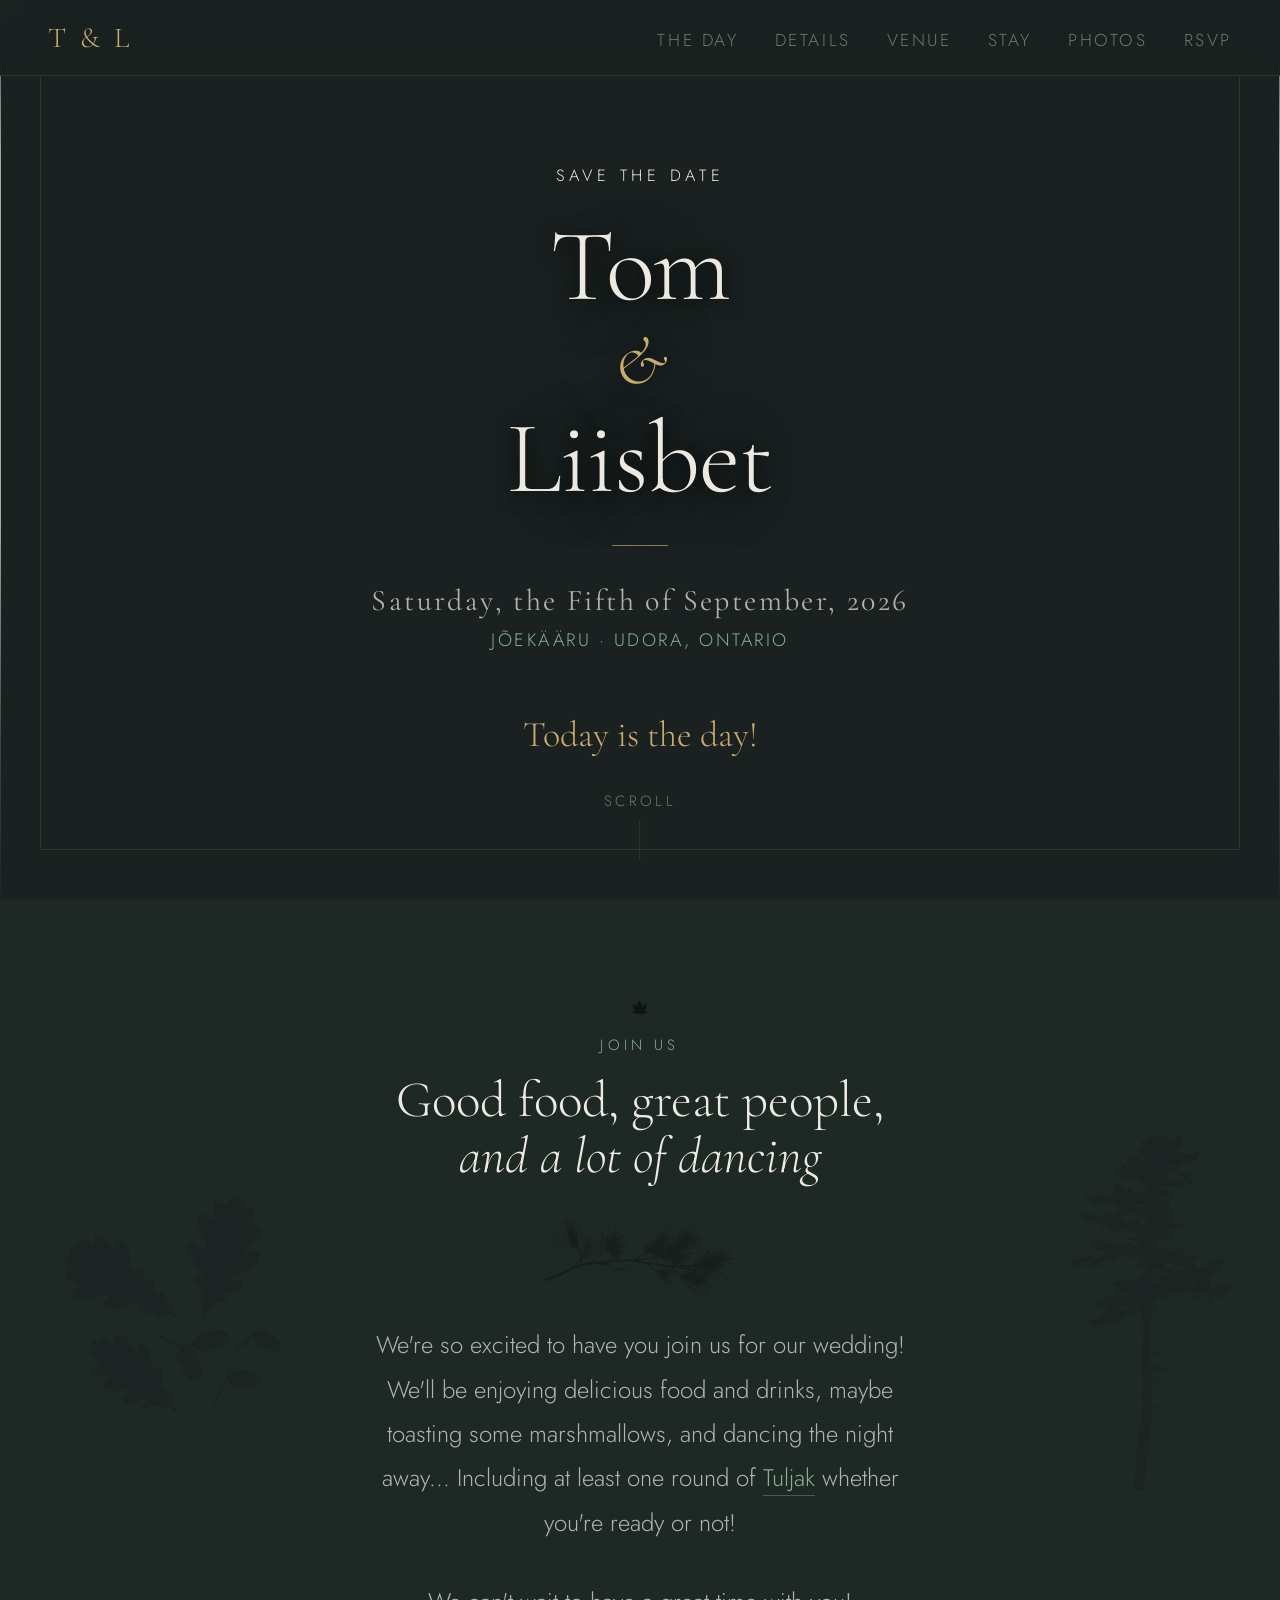
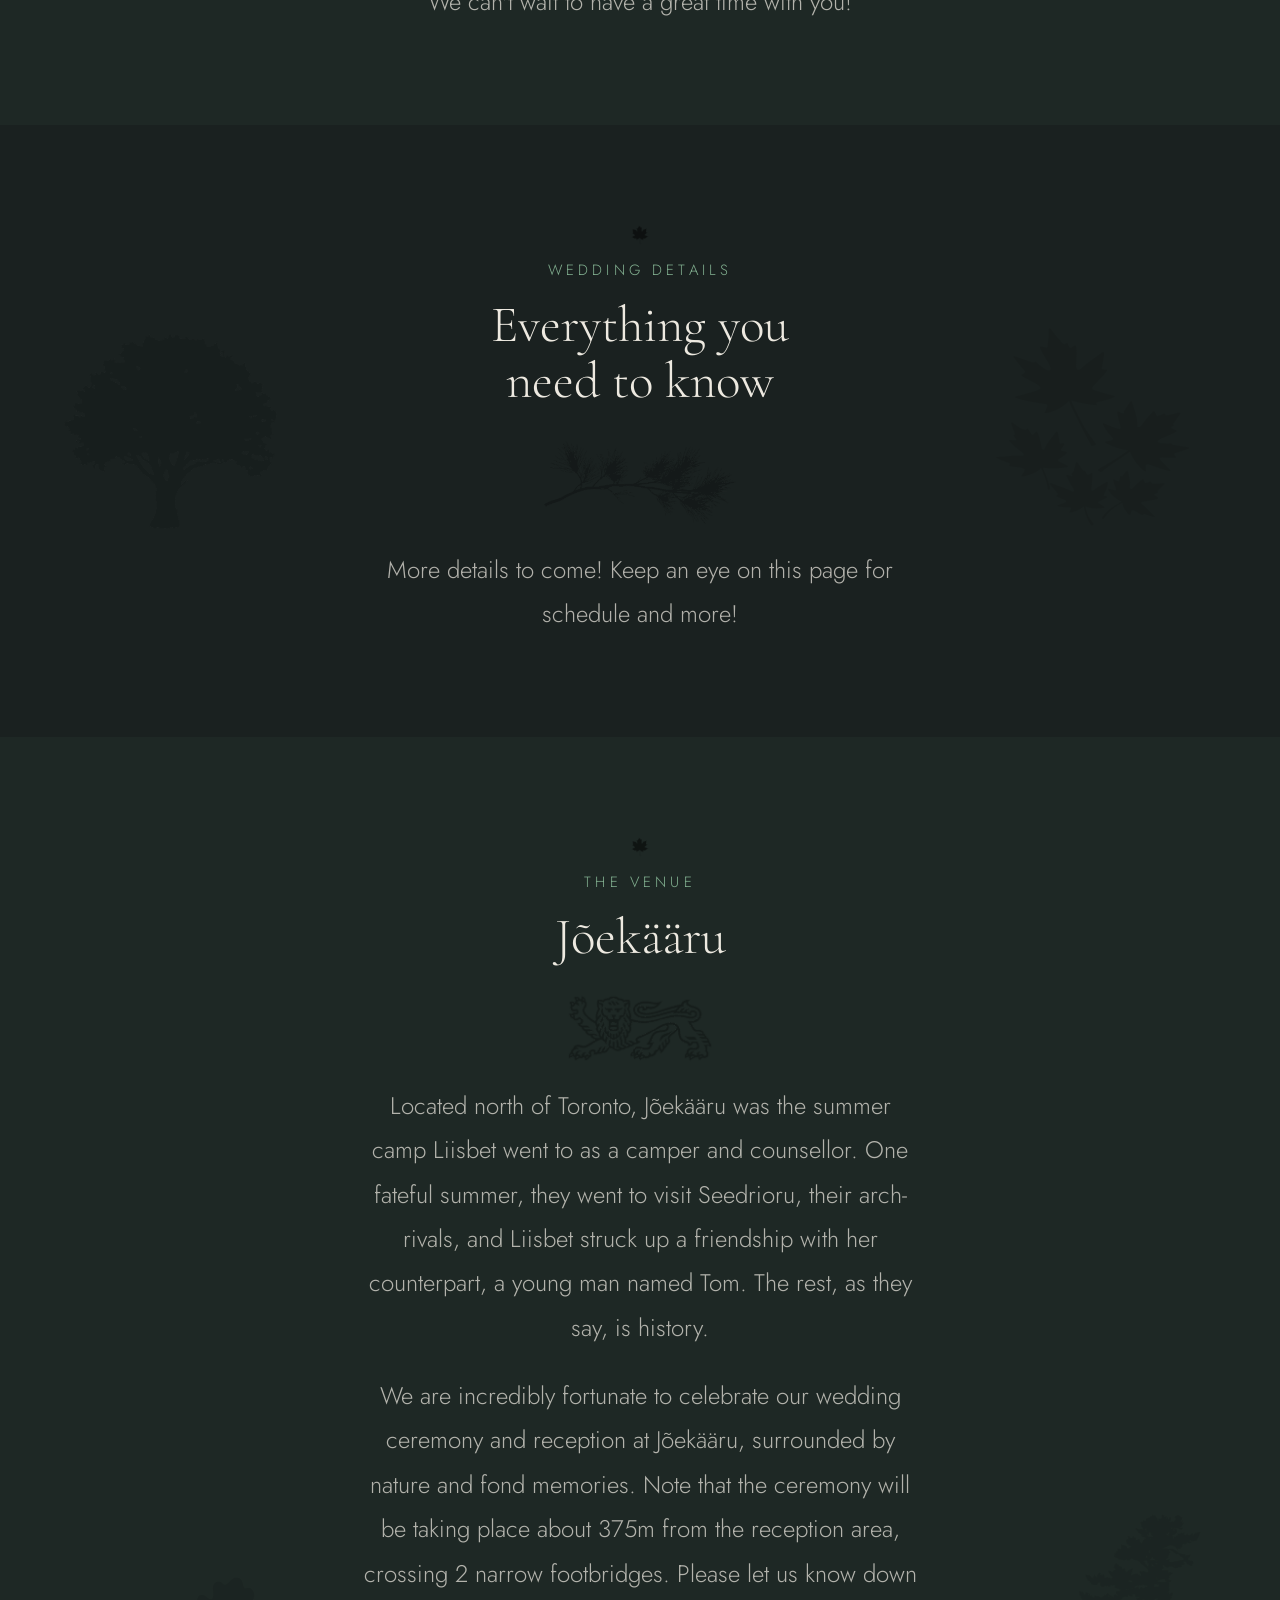
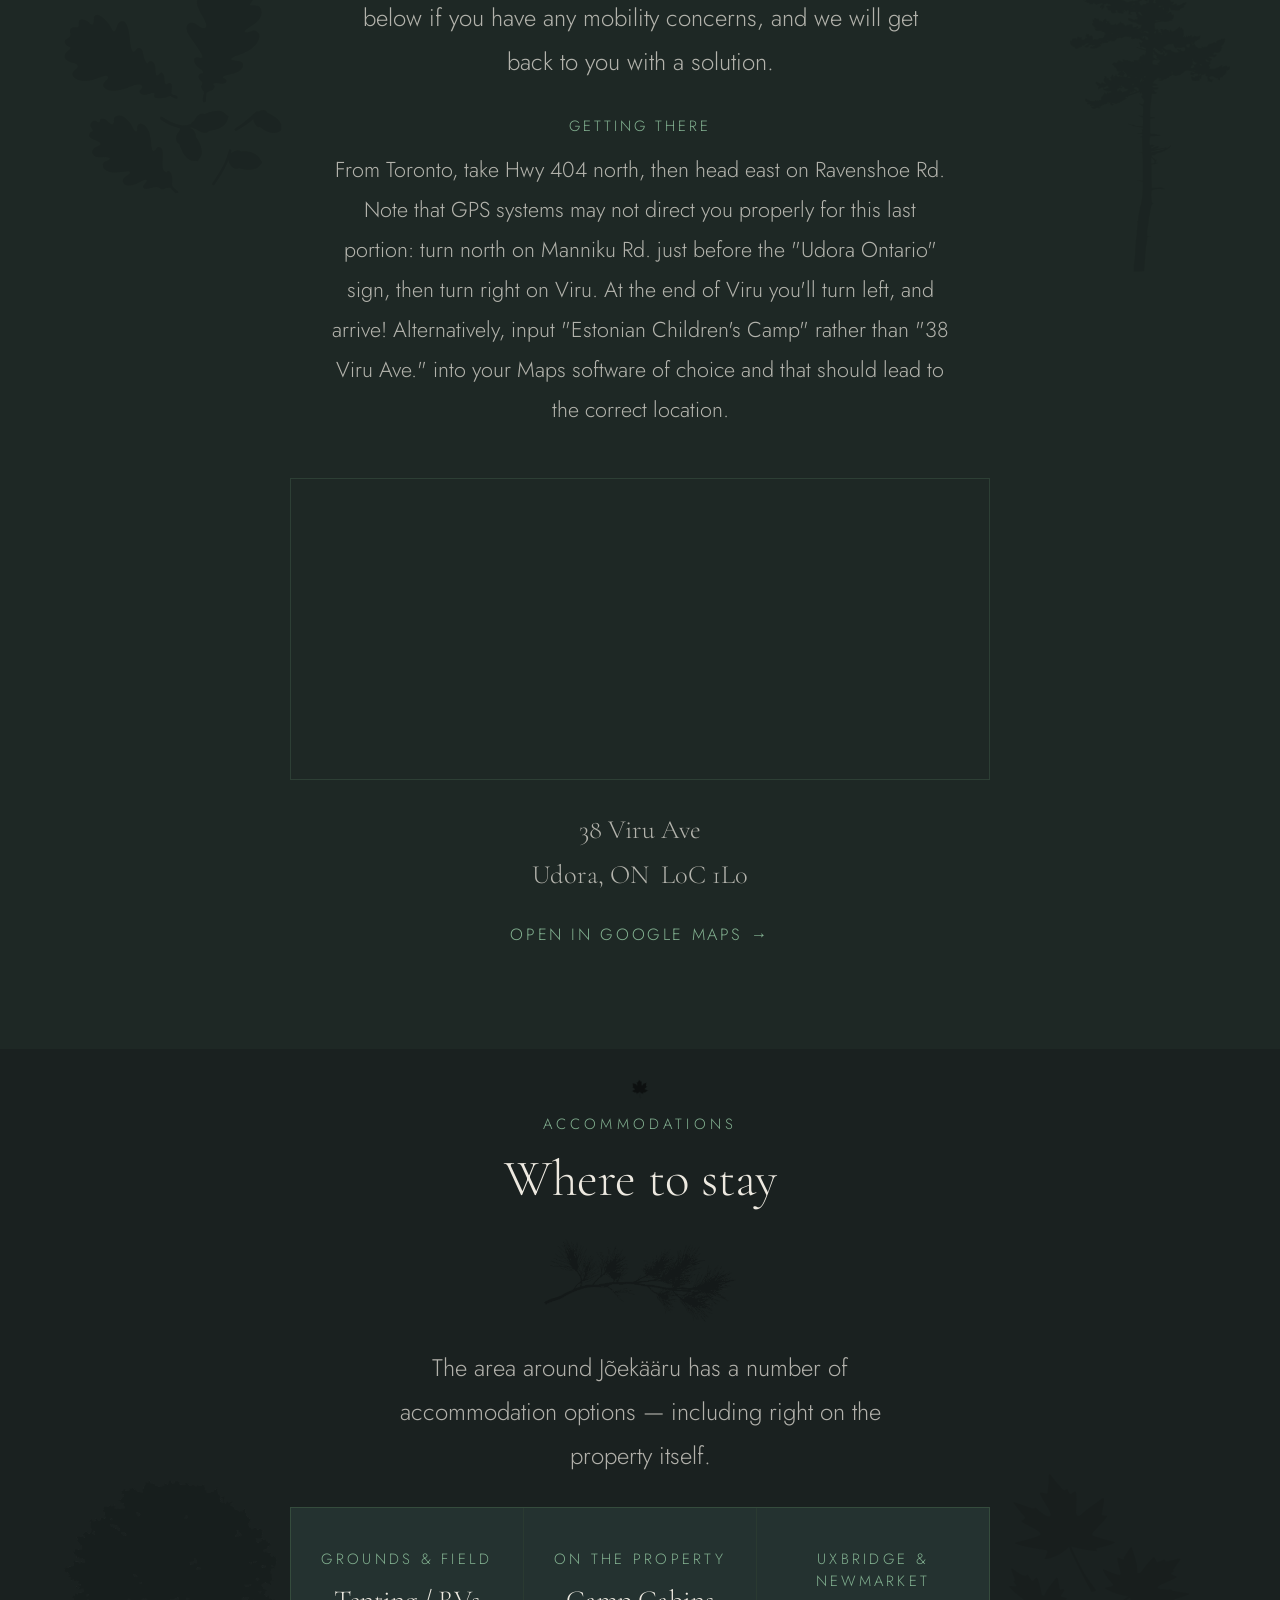
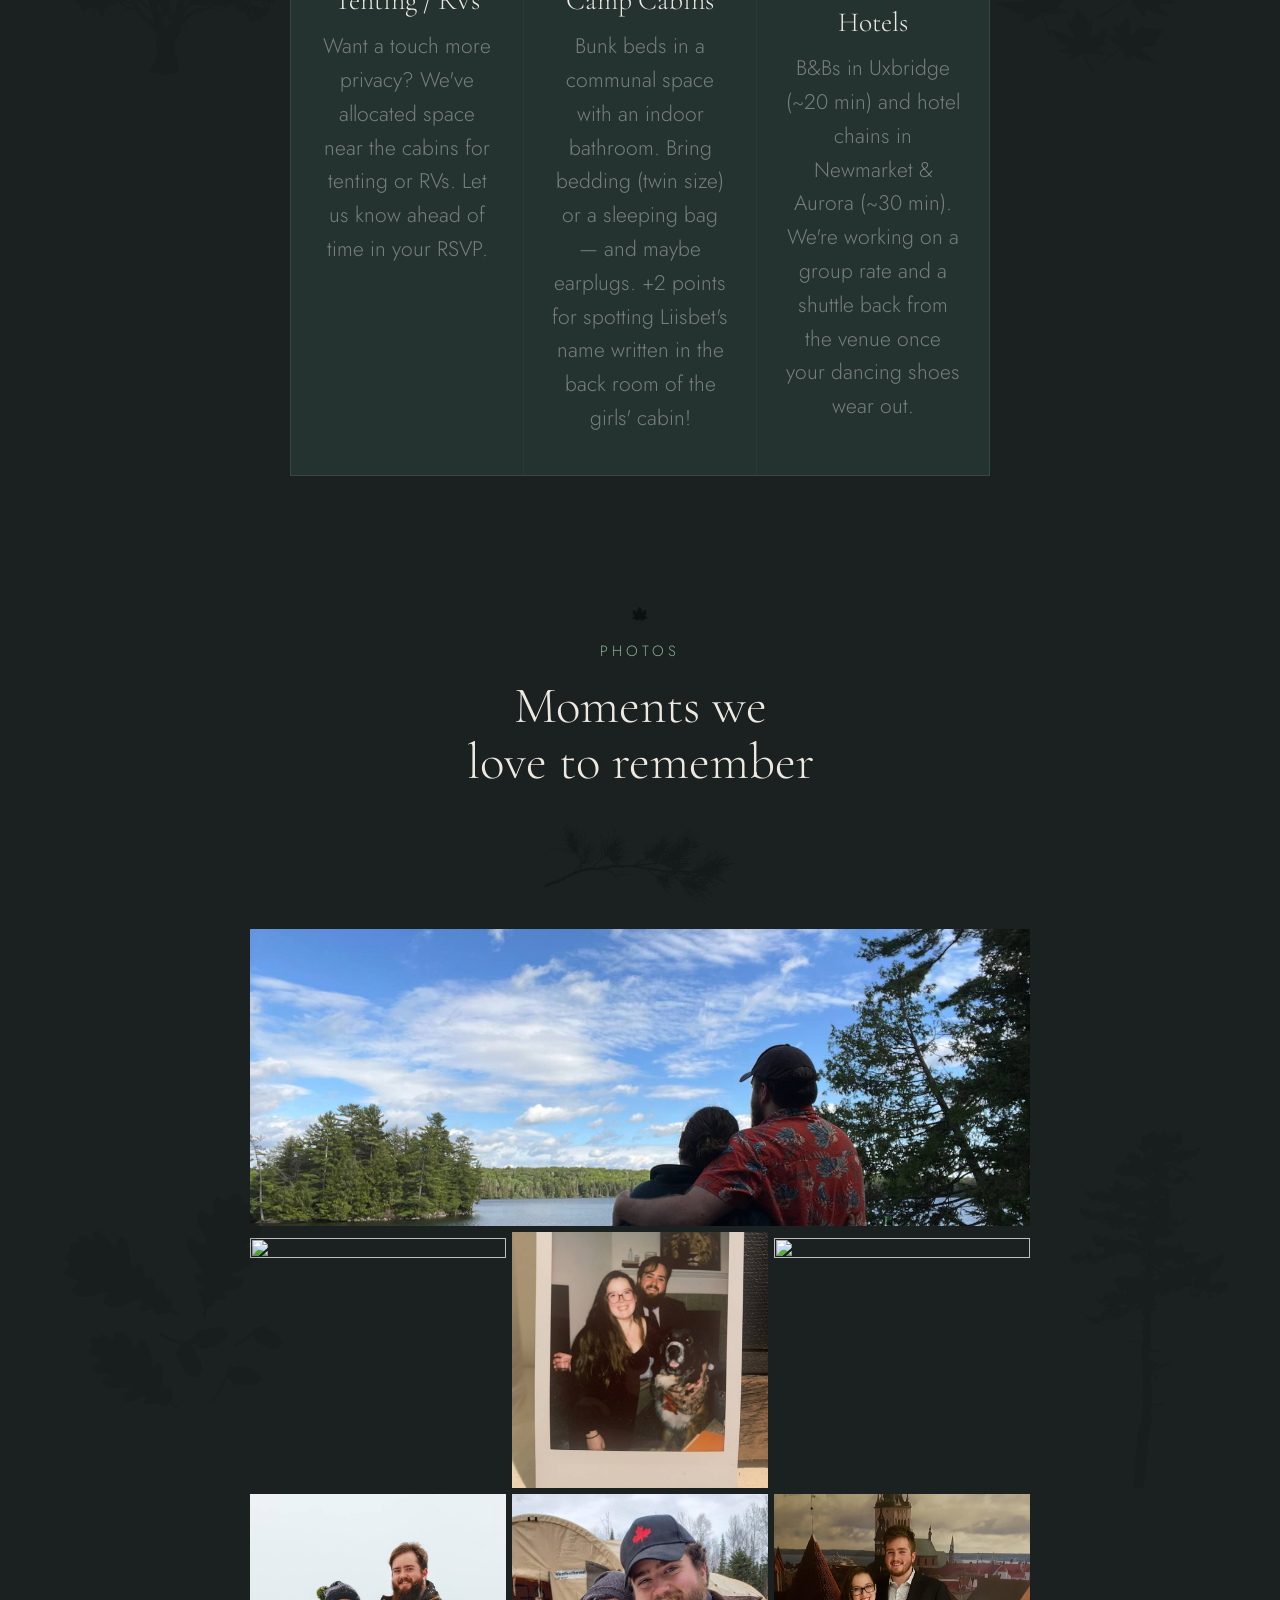
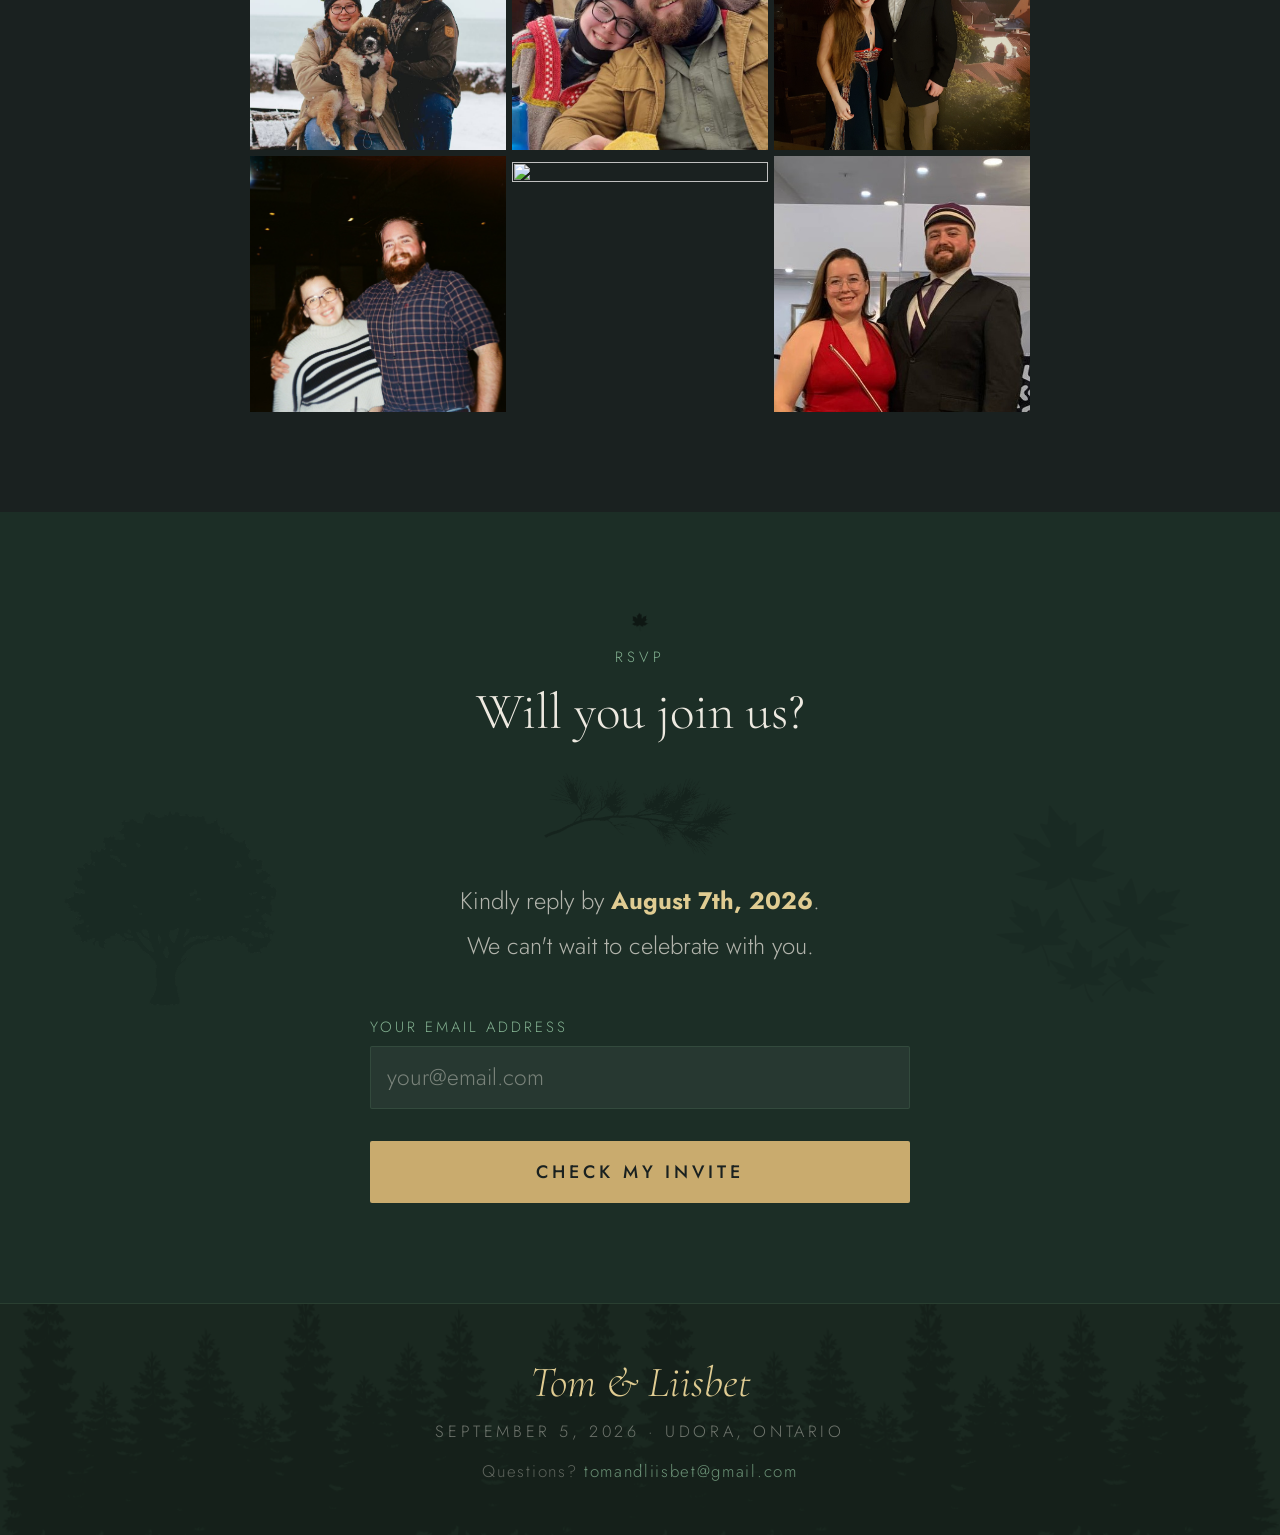
==== commit 1bff1b3f: "fix" ====
--- a/index.html
+++ b/index.html
@@ -853,7 +853,7 @@
   <img src="Images/Elements/Maple Tree Sillouette.png" class="margin-tree margin-tree--left margin-tree--maple" alt="" aria-hidden="true"/>
   <div class="section-inner">
 
-    <!-- ── PRE-RSVP SURVEY — shown before June 15, 2026 ── -->
+    <!-- ── PRE-RSVP SURVEY — shown before July 5, 2026 ── -->
     <div id="survey-panel" style="display:none">
       <img src="Images/Elements/maple leaf.png" class="leaf-ornament" alt="" aria-hidden="true"/>
       <p class="section-tag">Save the Date</p>
@@ -930,7 +930,7 @@
       </div>
     </div>
 
-    <!-- ── RSVP PANEL — shown from June 15, 2026 onwards ── -->
+    <!-- ── RSVP PANEL — shown from July 5, 2026 onwards ── -->
     <div id="rsvp-panel" style="display:none">
     <div id="rsvp-header">
       <img src="Images/Elements/maple leaf.png" class="leaf-ornament" alt="" aria-hidden="true"/>
@@ -938,7 +938,7 @@
       <h2 class="section-heading">Will you join us?</h2>
       <img src="Images/Elements/pine needle branch.png" class="branch-divider" alt="" aria-hidden="true"/>
       <p class="section-body">
-        Kindly reply by <strong style="color:var(--gold-light)">July 5th, 2026</strong>.<br>
+        Kindly reply by <strong style="color:var(--gold-light)">August 7th, 2026</strong>.<br>
         We can't wait to celebrate with you.
       </p>
     </div>
@@ -1142,7 +1142,7 @@
   setInterval(updateCountdown, 1000);
 
   // ── Survey / RSVP panel switch ──
-  const RSVP_OPEN = new Date('2026-06-15T00:00:00');
+  const RSVP_OPEN = new Date('2026-07-05T00:00:00');
   if (new Date() >= RSVP_OPEN) {
     document.getElementById('rsvp-panel').style.display   = 'block';
     document.getElementById('survey-panel').style.display = 'none';
@@ -1388,8 +1388,8 @@
         cabinAvailable = data.available;
         document.getElementById('cabin-count').textContent =
           data.available + ' of ' + data.total;
-        // Only show the spot counter on or after June 15, 2026
-        const showDate = new Date('2026-06-15');
+        // Only show the spot counter on or after July 5, 2026
+        const showDate = new Date('2026-07-05');
         if (new Date() >= showDate) {
           document.getElementById('cabin-spots').style.display = 'block';
         }
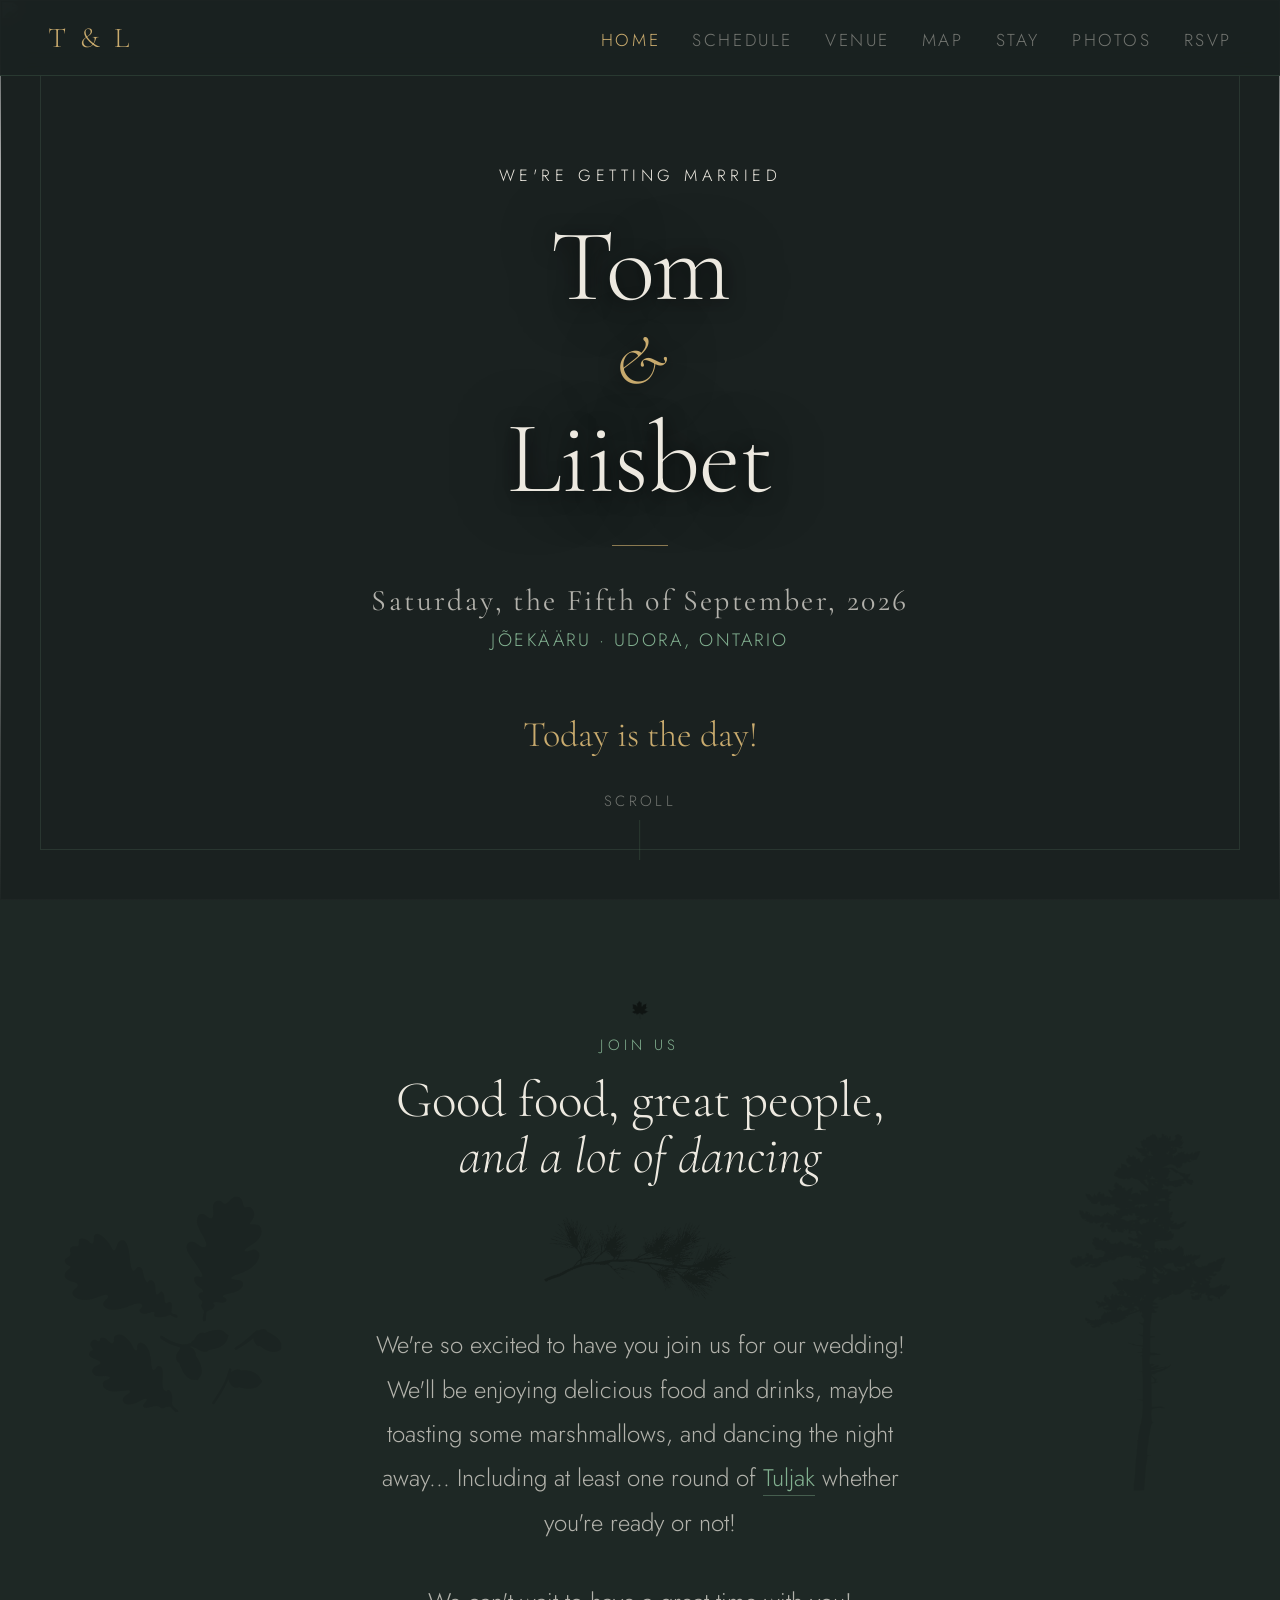
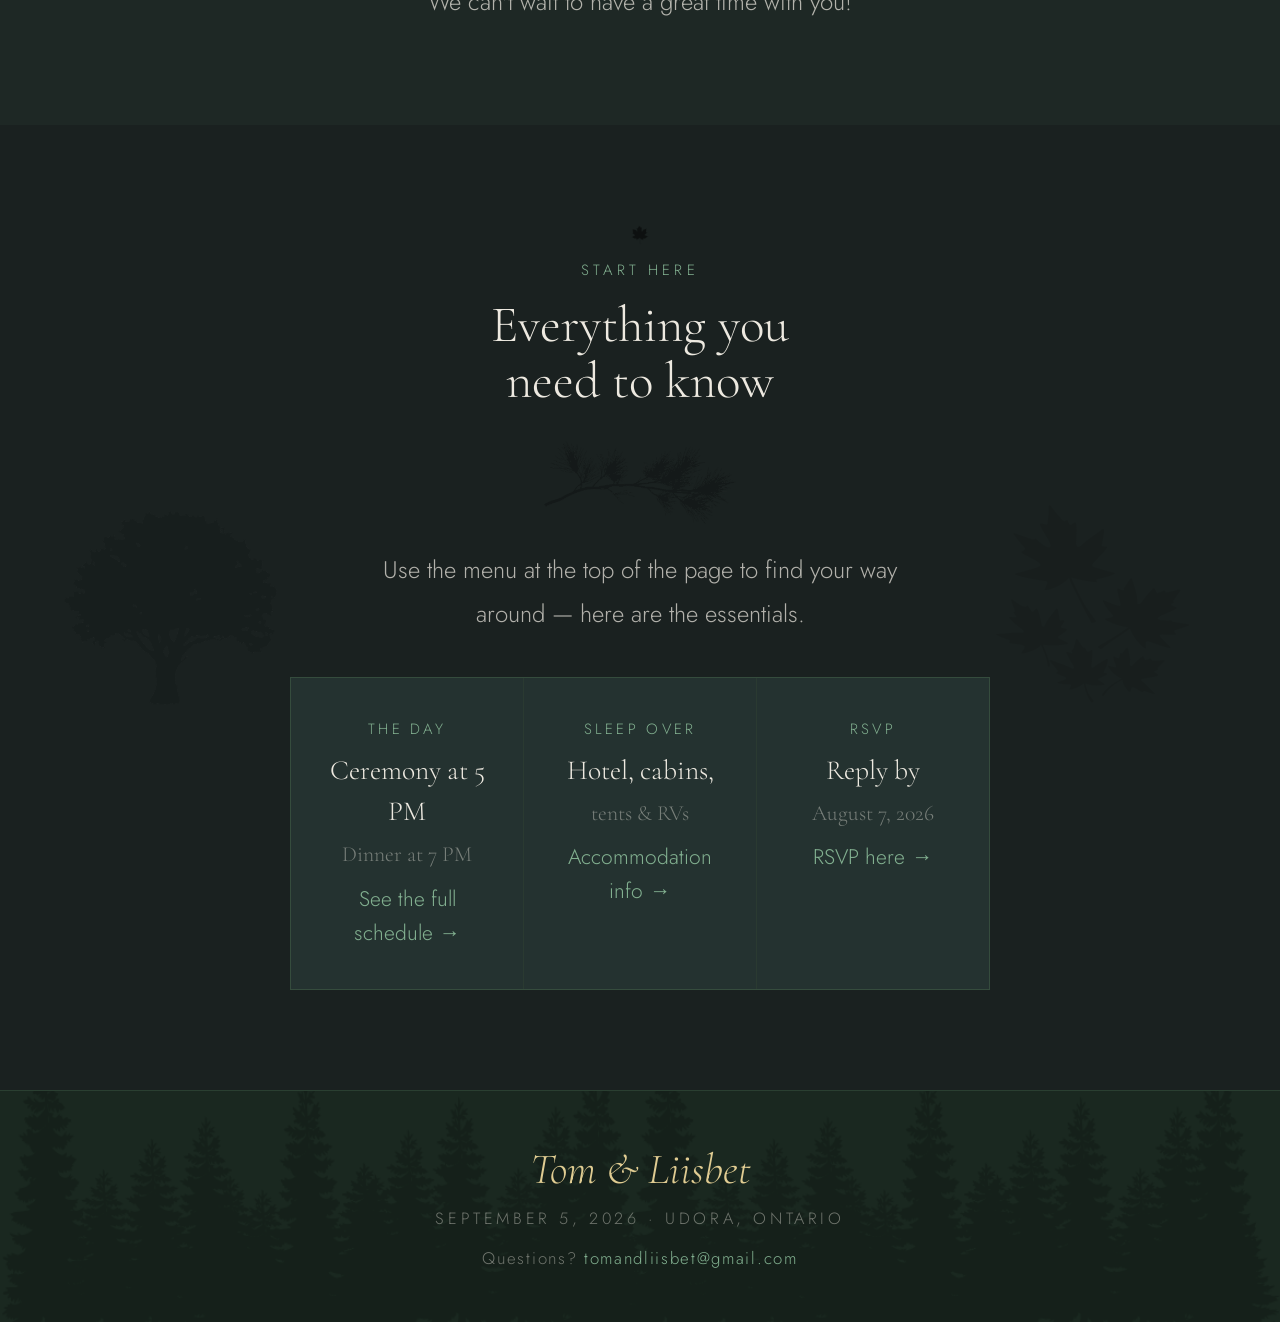
==== commit a1527744: "newtest" ====
--- a/index.html
+++ b/index.html
@@ -5,656 +5,22 @@
 <meta name="viewport" content="width=device-width, initial-scale=1.0"/>
 <title>Tom & Liisbet — September 5, 2026</title>
 <link href="https://fonts.googleapis.com/css2?family=Cormorant+Garamond:ital,wght@0,300;0,400;0,600;1,300;1,400&family=Jost:wght@300;400;500&display=swap" rel="stylesheet"/>
-<style>
-  :root {
-    --bg:          #1a2120;
-    --bg-mid:      #1e2825;
-    --bg-card:     #243230;
-    --bg-rsvp:     #1c2e26;
-    --forest:      #3d5c47;
-    --forest-mid:  #527a5e;
-    --leaf:        #82b090;
-    --gold:        #c9ab6e;
-    --gold-light:  #e0cc92;
-    --white:       #ede9e0;
-    --white-soft:  rgba(237,233,224,0.72);
-    --white-dim:   rgba(237,233,224,0.42);
-    --border-g:    rgba(82,122,94,0.28);
-    --border-gold: rgba(201,171,110,0.32);
-  }
-
-  * { margin: 0; padding: 0; box-sizing: border-box; }
-  html { scroll-behavior: smooth; font-size: 150%; }
-
-  body {
-    font-family: 'Jost', sans-serif;
-    font-weight: 300;
-    background: var(--bg);
-    color: var(--white);
-    overflow-x: hidden;
-  }
-
-  /* ── NAV ── */
-  nav {
-    position: fixed;
-    top: 0; left: 0; right: 0;
-    z-index: 100;
-    padding: 20px 48px;
-    display: flex;
-    justify-content: space-between;
-    align-items: center;
-    background: rgba(26,33,32,0.94);
-    backdrop-filter: blur(12px);
-    border-bottom: 1px solid var(--border-g);
-  }
-
-  .nav-brand {
-    font-family: 'Cormorant Garamond', serif;
-    font-size: 1.2rem;
-    letter-spacing: 0.12em;
-    color: var(--gold);
-    text-decoration: none;
-  }
-
-  .nav-links {
-    display: flex;
-    gap: 36px;
-    list-style: none;
-  }
-
-  .nav-links a {
-    font-size: 0.72rem;
-    letter-spacing: 0.15em;
-    text-transform: uppercase;
-    color: var(--white-dim);
-    text-decoration: none;
-    transition: color 0.2s;
-  }
-
-  .nav-links a:hover { color: var(--leaf); }
-
-  /* ── HERO ── */
-  .hero {
-    min-height: 100vh;
-    display: flex;
-    flex-direction: column;
-    align-items: center;
-    justify-content: center;
-    text-align: center;
-    padding: 120px 24px 100px;
-    position: relative;
-    background: var(--bg);
-    overflow: hidden;
-  }
-
-  /* Background photo — fully visible */
-  .hero-bg {
-    position: absolute;
-    inset: 0;
-    width: 100%;
-    height: 100%;
-    object-fit: cover;
-    object-position: center 30%;
-    z-index: 0;
-    opacity: 0.85;
-    pointer-events: none;
-    user-select: none;
-  }
-
-  /* Thin edge gradient — only darkens top (nav) and bottom (text zone) */
-  .hero::before {
-    content: '';
-    position: absolute;
-    inset: 0;
-    background: linear-gradient(
-      to bottom,
-      rgba(26,33,32,0.68) 0%,
-      rgba(26,33,32,0.0) 18%,
-      rgba(26,33,32,0.0) 58%,
-      rgba(26,33,32,0.72) 82%,
-      rgba(26,33,32,0.97) 100%
-    );
-    pointer-events: none;
-    z-index: 1;
-  }
-
-  /* Thin frame */
-  .hero::after {
-    content: '';
-    position: absolute;
-    top: 72px; left: 40px; right: 40px; bottom: 50px;
-    border: 1px solid rgba(130,176,144,0.15);
-    pointer-events: none;
-    z-index: 1;
-  }
-
-  /* Pine tree silhouette in the footer */
-  .footer-treeline {
-    position: absolute;
-    bottom: 0;
-    left: 0;
-    width: 100%;
-    max-height: 100%;
-    object-fit: cover;
-    object-position: bottom center;
-    pointer-events: none;
-    user-select: none;
-    opacity: 0.18;
-    z-index: 0;
-    display: block;
-    /* No filter — natural dark silhouette */
-  }
-
-  .footer-names,
-  .footer-date { position: relative; z-index: 1; }
-
-  /* All hero text content sits above overlay */
-  .hero > *:not(.hero-bg):not(.hero-treeline):not(.scroll-cue) { position: relative; z-index: 3; }
-  .scroll-cue { z-index: 3; }
-
-  .hero-eyebrow {
-    font-size: 0.68rem;
-    letter-spacing: 0.28em;
-    text-transform: uppercase;
-    color: var(--white);
-    margin-bottom: 28px;
-  }
-
-  .hero-names {
-    font-family: 'Cormorant Garamond', serif;
-    font-size: clamp(3.5rem, 8vw, 7rem);
-    font-weight: 300;
-    line-height: 1;
-    color: var(--white);
-    letter-spacing: -0.01em;
-    text-shadow: 0 2px 20px rgba(0,0,0,0.8), 0 0 60px rgba(0,0,0,0.5);
-  }
-
-  .hero-names .amp {
-    font-style: italic;
-    color: var(--gold);
-    display: block;
-    font-size: 0.68em;
-    margin: 10px 0;
-  }
-
-  .hero-divider {
-    width: 56px;
-    height: 1px;
-    background: var(--gold);
-    margin: 36px auto;
-    opacity: 0.65;
-  }
-
-  .hero-date {
-    font-family: 'Cormorant Garamond', serif;
-    font-size: 1.25rem;
-    font-weight: 400;
-    color: var(--white-soft);
-    letter-spacing: 0.08em;
-    margin-bottom: 8px;
-  }
-
-  .hero-venue {
-    font-size: 0.75rem;
-    letter-spacing: 0.14em;
-    text-transform: uppercase;
-    color: var(--leaf);
-    margin-bottom: 52px;
-  }
-
-  /* ── COUNTDOWN ── */
-  .countdown {
-    display: flex;
-    gap: 32px;
-    margin-top: 8px;
-  }
-
-  .count-unit { text-align: center; }
-
-  .count-number {
-    font-family: 'Cormorant Garamond', serif;
-    font-size: 2.8rem;
-    font-weight: 300;
-    color: var(--gold);
-    line-height: 1;
-    display: block;
-  }
-
-  .count-label {
-    font-size: 0.62rem;
-    letter-spacing: 0.22em;
-    text-transform: uppercase;
-    color: var(--white-dim);
-    margin-top: 6px;
-    display: block;
-  }
-
-  .count-sep {
-    font-family: 'Cormorant Garamond', serif;
-    font-size: 2rem;
-    color: var(--border-g);
-    align-self: flex-start;
-    margin-top: 8px;
-  }
-
-  .scroll-cue {
-    position: absolute;
-    bottom: 40px;
-    left: 50%;
-    transform: translateX(-50%);
-    display: flex;
-    flex-direction: column;
-    align-items: center;
-    gap: 8px;
-    font-size: 0.62rem;
-    letter-spacing: 0.22em;
-    text-transform: uppercase;
-    color: var(--white-dim);
-    animation: nudge 2.5s ease-in-out infinite;
-  }
-
-  .scroll-cue::after {
-    content: '';
-    width: 1px;
-    height: 40px;
-    background: var(--border-g);
-  }
-
-  @keyframes nudge {
-    0%, 100% { transform: translateX(-50%) translateY(0); }
-    50%       { transform: translateX(-50%) translateY(6px); }
-  }
-
-  /* ── SECTIONS ── */
-  section { padding: 100px 24px; position: relative; }
-
-  .section-inner {
-    max-width: 800px;
-    margin: 0 auto;
-    text-align: center;
-  }
-
-  .leaf-ornament {
-    width: 20px;
-    height: auto;
-    display: block;
-    margin: 0 auto 14px;
-    opacity: 0.5;
-  }
-
-  .section-tag {
-    font-size: 0.62rem;
-    letter-spacing: 0.28em;
-    text-transform: uppercase;
-    color: var(--leaf);
-    margin-bottom: 16px;
-  }
-
-  .section-heading {
-    font-family: 'Cormorant Garamond', serif;
-    font-size: clamp(2rem, 4vw, 3rem);
-    font-weight: 300;
-    color: var(--white);
-    margin-bottom: 24px;
-    line-height: 1.1;
-  }
-
-  .branch-divider {
-    display: block;
-    margin: 0 auto 16px;
-    width: 220px;
-    opacity: 0.22;
-    pointer-events: none;
-    user-select: none;
-  }
-
-  .lion-divider {
-    display: block;
-    margin: 0 auto 20px;
-    width: 150px;
-    opacity: 0.28;
-    pointer-events: none;
-    user-select: none;
-  }
-
-  .footer-contact {
-    font-size: 0.7rem;
-    letter-spacing: 0.1em;
-    color: var(--white-dim);
-    margin-top: 16px;
-  }
-  .footer-contact a { color: var(--leaf); text-decoration: none; }
-  .footer-contact a:hover { color: var(--gold); }
-
-  .section-body {
-    font-size: 1rem;
-    line-height: 1.85;
-    color: var(--white-soft);
-    max-width: 560px;
-    margin: 0 auto;
-  }
-
-  /* ── ALTERNATING BACKGROUNDS ── */
-  .bg-mid { background: var(--bg-mid); }
-
-  /* ── DETAILS ── */
-  .details-grid {
-    display: flex;
-    flex-wrap: wrap;
-    justify-content: center;
-    gap: 1px;
-    background: var(--border-g);
-    border: 1px solid var(--border-g);
-    margin-top: 56px;
-    max-width: 700px;
-    margin-left: auto;
-    margin-right: auto;
-  }
-
-  .detail-card {
-    background: var(--bg-card);
-    padding: 40px 28px;
-    text-align: center;
-    flex: 1 1 220px;
-    max-width: 350px;
-  }
-
-  .detail-icon {
-    font-size: 1.4rem;
-    margin-bottom: 16px;
-    display: block;
-  }
-
-  .detail-title {
-    font-size: 0.62rem;
-    letter-spacing: 0.22em;
-    text-transform: uppercase;
-    color: var(--leaf);
-    margin-bottom: 10px;
-  }
-
-  .detail-text {
-    font-family: 'Cormorant Garamond', serif;
-    font-size: 1.15rem;
-    color: var(--white);
-    line-height: 1.5;
-  }
-
-  .detail-sub { font-size: 0.9rem; color: var(--white-dim); }
-
-  .detail-desc {
-    font-size: 0.88rem;
-    color: var(--white-dim);
-    line-height: 1.6;
-    margin-top: 8px;
-  }
-
-  .cabin-spots {
-    margin-top: 14px;
-    font-size: 0.66rem;
-    letter-spacing: 0.18em;
-    text-transform: uppercase;
-    color: var(--gold);
-  }
-
-  /* ── RSVP ── */
-  .rsvp-bg { background: var(--bg-rsvp); }
-  .rsvp-bg .section-tag     { color: var(--leaf); }
-  .rsvp-bg .section-heading { color: var(--white); }
-  .rsvp-bg .section-body    { color: var(--white-soft); }
-
-  .rsvp-form {
-    margin-top: 48px;
-    max-width: 540px;
-    margin-left: auto;
-    margin-right: auto;
-    text-align: left;
-  }
-
-  .form-row { margin-bottom: 20px; }
-
-  .form-row label {
-    display: block;
-    font-size: 0.62rem;
-    letter-spacing: 0.2em;
-    text-transform: uppercase;
-    color: var(--leaf);
-    margin-bottom: 8px;
-  }
-
-  .form-row input,
-  .form-row select,
-  .form-row textarea {
-    width: 100%;
-    padding: 14px 16px;
-    background: rgba(255,255,255,0.05);
-    border: 1px solid var(--border-g);
-    color: var(--white);
-    font-family: 'Jost', sans-serif;
-    font-size: 0.95rem;
-    font-weight: 300;
-    border-radius: 2px;
-    outline: none;
-    transition: border-color 0.2s;
-    appearance: none;
-    -webkit-appearance: none;
-  }
-
-  .form-row select option { background: var(--bg-rsvp); color: var(--white); }
-
-  .form-row input::placeholder,
-  .form-row textarea::placeholder { color: var(--white-dim); }
-
-  .form-row input:focus,
-  .form-row select:focus,
-  .form-row textarea:focus { border-color: var(--border-gold); }
-
-  .form-row textarea { resize: vertical; min-height: 80px; }
-
-  .form-grid {
-    display: grid;
-    grid-template-columns: 1fr 1fr;
-    gap: 16px;
-  }
-
-  .att-row {
-    display: flex;
-    gap: 10px;
-    margin-top: 4px;
-  }
-
-  .att-btn {
-    flex: 1;
-    padding: 13px 8px;
-    background: rgba(255,255,255,0.04);
-    border: 1px solid var(--border-g);
-    color: var(--white-soft);
-    font-family: 'Jost', sans-serif;
-    font-size: 0.76rem;
-    letter-spacing: 0.08em;
-    text-transform: uppercase;
-    cursor: pointer;
-    transition: all 0.2s;
-    border-radius: 2px;
-    white-space: nowrap;
-  }
-
-  .att-btn:hover,
-  .att-btn.active {
-    background: rgba(201,171,110,0.12);
-    border-color: var(--gold);
-    color: var(--gold-light);
-  }
-
-  .submit-btn {
-    width: 100%;
-    margin-top: 12px;
-    padding: 18px;
-    background: var(--gold);
-    border: none;
-    color: #1a2120;
-    font-family: 'Jost', sans-serif;
-    font-size: 0.75rem;
-    font-weight: 500;
-    letter-spacing: 0.22em;
-    text-transform: uppercase;
-    cursor: pointer;
-    transition: background 0.2s, transform 0.1s;
-    border-radius: 2px;
-  }
-
-  .submit-btn:hover  { background: var(--gold-light); }
-  .submit-btn:active { transform: scale(0.99); }
-
-  #rsvp-success {
-    display: none;
-    text-align: center;
-    padding: 48px 24px;
-  }
-
-  .success-icon { width: 26px; display: block; margin: 0 auto 20px; opacity: 0.55; }
-
-  #rsvp-success h3 {
-    font-family: 'Cormorant Garamond', serif;
-    font-size: 2rem;
-    font-weight: 300;
-    color: var(--white);
-    margin-bottom: 12px;
-  }
-
-  #rsvp-success p { color: var(--white-soft); font-size: 0.95rem; line-height: 1.7; }
-
-  /* ── VENUE ── */
-  .venue-map {
-    margin: 48px auto 0;
-    width: 100%;
-    max-width: 700px;
-    border: 1px solid var(--border-g);
-    overflow: hidden;
-  }
-
-  .venue-address {
-    margin-top: 28px;
-    font-family: 'Cormorant Garamond', serif;
-    font-size: 1.1rem;
-    color: var(--white-soft);
-    line-height: 1.7;
-  }
-
-  /* ── GALLERY ── */
-  .gallery-grid {
-    margin-top: 0;
-    display: grid;
-    grid-template-columns: repeat(3, 1fr);
-    gap: 6px;
-    max-width: 780px;
-    margin-left: auto;
-    margin-right: auto;
-  }
-
-  .gallery-featured {
-    grid-column: 1 / -1;
-    width: 100%;
-    aspect-ratio: 21 / 8;
-    object-fit: cover;
-    object-position: center;
-    display: block;
-  }
-
-  .gallery-grid img:not(.gallery-featured) {
-    width: 100%;
-    aspect-ratio: 1;
-    object-fit: cover;
-    display: block;
-    transition: opacity 0.25s;
-  }
-
-  .gallery-grid img:hover { opacity: 0.82; }
-
-  /* ── FOOTER ── */
-  footer {
-    background: #1a2820;
-    padding: 52px 24px;
-    text-align: center;
-    border-top: 1px solid var(--border-g);
-    position: relative;
-    overflow: hidden;
-  }
-
-  .footer-names {
-    font-family: 'Cormorant Garamond', serif;
-    font-size: 1.8rem;
-    font-style: italic;
-    color: var(--gold-light);
-    margin-bottom: 12px;
-  }
-
-  .footer-date {
-    font-size: 0.68rem;
-    letter-spacing: 0.22em;
-    text-transform: uppercase;
-    color: var(--white-dim);
-  }
-
-  /* ── RESPONSIVE ── */
-  /* ── OAK LEAF MARGIN DECORATION ── */
-  .oak-leaf {
-    position: absolute;
-    width: 260px;
-    opacity: 0.09;
-    pointer-events: none;
-    user-select: none;
-    top: 50%;
-  }
-  .oak-leaf--left {
-    left: 50px;
-    transform: translateY(-50%) rotate(-16deg);
-  }
-  .oak-leaf--right {
-    right: 50px;
-    transform: translateY(-50%) rotate(16deg) scaleX(-1);
-  }
-
-  .margin-tree {
-    position: absolute;
-    opacity: 0.08;
-    pointer-events: none;
-    user-select: none;
-    top: 50%;
-  }
-  .margin-tree--left  { left:  50px; transform: translateY(-50%); }
-  .margin-tree--right { right: 50px; transform: translateY(-50%); }
-  .margin-tree--pine  { width: 160px; }
-  .margin-tree--maple { width: 240px; }
-
-  @media (max-width: 600px) {
-    nav { padding: 16px 24px; }
-    .nav-links { display: none; }
-    .countdown { gap: 16px; }
-    .count-number { font-size: 2rem; }
-    .form-grid { grid-template-columns: 1fr; }
-    .gallery-grid { grid-template-columns: repeat(2, 1fr); }
-    .gallery-featured { aspect-ratio: 16 / 9; }
-    .att-row { flex-wrap: wrap; }
-    .hero::after { left: 16px; right: 16px; }
-    .oak-leaf { display: none; }
-    .margin-tree { display: none; }
-  }
-</style>
+<link rel="stylesheet" href="styles.css"/>
 </head>
 <body>
 
 <!-- NAV -->
 <nav>
-  <a href="#hero" class="nav-brand">T & L</a>
+  <a href="index.html" class="nav-brand">T &amp; L</a>
+  <button class="nav-toggle" aria-label="Menu" aria-expanded="false">&#9776;</button>
   <ul class="nav-links">
-    <li><a href="#story">The Day</a></li>
-    <li><a href="#details">Details</a></li>
-    <li><a href="#venue">Venue</a></li>
-    <li><a href="#accommodations">Stay</a></li>
-    <li><a href="#gallery">Photos</a></li>
-    <li><a href="#rsvp">RSVP</a></li>
+    <li><a href="index.html" class="active">Home</a></li>
+    <li><a href="schedule.html">Schedule</a></li>
+    <li><a href="venue.html">Venue</a></li>
+    <li><a href="map.html">Map</a></li>
+    <li><a href="stay.html">Stay</a></li>
+    <li><a href="gallery.html">Photos</a></li>
+    <li><a href="rsvp.html">RSVP</a></li>
   </ul>
 </nav>
 
@@ -667,7 +33,7 @@
     alt=""
     aria-hidden="true"
   />
-  <p class="hero-eyebrow">Save the Date</p>
+  <p class="hero-eyebrow">We're Getting Married</p>
   <h1 class="hero-names">
     Tom
     <span class="amp">&amp;</span>
@@ -723,381 +89,36 @@
   </div>
 </section>
 
-<!-- DETAILS -->
-<section id="details">
+<!-- QUICK LINKS -->
+<section>
   <img src="Images/Elements/Maple leaves.png" class="oak-leaf oak-leaf--right" alt="" aria-hidden="true"/>
   <img src="Images/Elements/Maple Tree Sillouette.png" class="margin-tree margin-tree--left margin-tree--maple" alt="" aria-hidden="true"/>
   <div class="section-inner">
     <img src="Images/Elements/maple leaf.png" class="leaf-ornament" alt="" aria-hidden="true"/>
-    <p class="section-tag">Wedding Details</p>
+    <p class="section-tag">Start Here</p>
     <h2 class="section-heading">Everything you<br>need to know</h2>
     <img src="Images/Elements/pine needle branch.png" class="branch-divider" alt="" aria-hidden="true"/>
-
-    <p class="section-body">More details to come! Keep an eye on this page for schedule and more!</p>
-  </div>
-</section>
-
-<!-- VENUE -->
-<section id="venue" class="bg-mid">
-  <img src="Images/Elements/oak leaves.png" class="oak-leaf oak-leaf--left" alt="" aria-hidden="true"/>
-  <img src="Images/Elements/pine-tree-silhouette.png" class="margin-tree margin-tree--right margin-tree--pine" alt="" aria-hidden="true"/>
-  <div class="section-inner">
-    <img src="Images/Elements/maple leaf.png" class="leaf-ornament" alt="" aria-hidden="true"/>
-    <p class="section-tag">The Venue</p>
-    <h2 class="section-heading">Jõekääru</h2>
-    <img src="Images/Elements/Lovi.png" class="lion-divider" alt="" aria-hidden="true"/>
-    <p class="section-body" style="margin-bottom:24px">
-      Located north of Toronto, Jõekääru was the summer camp Liisbet went to as a camper
-      and counsellor. One fateful summer, they went to visit Seedrioru, their arch-rivals,
-      and Liisbet struck up a friendship with her counterpart, a young man named Tom.
-      The rest, as they say, is history.
+    <p class="section-body">
+      Use the menu at the top of the page to find your way around —
+      here are the essentials.
     </p>
-    <p class="section-body" style="margin-bottom:28px">
-      We are incredibly fortunate to celebrate our wedding ceremony and reception at Jõekääru,
-      surrounded by nature and fond memories. Note that the ceremony will be taking place about
-      375m from the reception area, crossing 2 narrow footbridges. Please let us know down
-      below if you have any mobility concerns, and we will get back to you with a solution.
-    </p>
-    <p class="section-body" style="margin-bottom:36px;font-size:0.9rem;text-align:center;max-width:620px;margin-left:auto;margin-right:auto">
-      <span style="display:block;font-size:0.62rem;letter-spacing:0.2em;text-transform:uppercase;color:var(--leaf);margin-bottom:10px">Getting There</span>
-      From Toronto, take Hwy 404 north, then head east on Ravenshoe Rd. Note that GPS
-      systems may not direct you properly for this last portion: turn north on Manniku Rd.
-      just before the "Udora Ontario" sign, then turn right on Viru. At the end of Viru
-      you'll turn left, and arrive! Alternatively, input "Estonian Children's Camp" rather
-      than "38 Viru Ave." into your Maps software of choice and that should lead to the
-      correct location.
-    </p>
-    <div class="venue-map">
-      <iframe
-        src="https://maps.google.com/maps?q=Estonian+Children%27s+Camp+Udora+Ontario&output=embed&z=14"
-        width="100%"
-        height="300"
-        style="display:block;border:0;filter:grayscale(25%)contrast(1.05)"
-        allowfullscreen
-        loading="lazy"
-        referrerpolicy="no-referrer-when-downgrade"
-        title="Jõekääru — 38 Viru Ave, Udora, ON"
-      ></iframe>
-    </div>
-    <p class="venue-address">38 Viru Ave<br>Udora, ON&nbsp; L0C 1L0</p>
-    <p style="margin-top:16px">
-      <a href="https://maps.google.com/?q=Estonian+Children%27s+Camp+Udora+Ontario" target="_blank"
-         style="font-size:0.68rem;letter-spacing:0.16em;text-transform:uppercase;color:var(--leaf);text-decoration:none">
-        Open in Google Maps &rarr;
-      </a>
-    </p>
-  </div>
-</section>
-
-<!-- ACCOMMODATIONS -->
-<section id="accommodations" style="padding: 30px 24px">
-  <img src="Images/Elements/Maple leaves.png" class="oak-leaf oak-leaf--right" alt="" aria-hidden="true"/>
-  <img src="Images/Elements/Maple Tree Sillouette.png" class="margin-tree margin-tree--left margin-tree--maple" alt="" aria-hidden="true"/>
-  <div class="section-inner">
-    <img src="Images/Elements/maple leaf.png" class="leaf-ornament" alt="" aria-hidden="true"/>
-    <p class="section-tag">Accommodations</p>
-    <h2 class="section-heading">Where to stay</h2>
-    <img src="Images/Elements/pine needle branch.png" class="branch-divider" alt="" aria-hidden="true"/>
-    <p class="section-body">
-      The area around Jõekääru has a number of accommodation
-      options — including right on the property itself.
-    </p>
-    <div class="details-grid" style="margin-top:28px">
+    <div class="details-grid" style="margin-top:40px">
       <div class="detail-card">
-        <p class="detail-title">Grounds & field</p>
-        <p class="detail-text">Tenting / RVs</p>
-        <p class="detail-desc">Want a touch more privacy? We've allocated space near the cabins for tenting or RVs. Let us know ahead of time in your RSVP.</p>
+        <p class="detail-title">The Day</p>
+        <p class="detail-text">Ceremony at 5 PM<br><span class="detail-sub">Dinner at 7 PM</span></p>
+        <p class="detail-desc"><a href="schedule.html">See the full schedule &rarr;</a></p>
       </div>
       <div class="detail-card">
-        <p class="detail-title">On the property</p>
-        <p class="detail-text">Camp Cabins</p>
-        <p class="detail-desc">Bunk beds in a communal space with an indoor bathroom. Bring bedding (twin size) or a sleeping bag — and maybe earplugs. +2 points for spotting Liisbet's name written in the back room of the girls' cabin!</p>
-        <p class="cabin-spots" id="cabin-spots" style="display:none"><span id="cabin-count"></span> spots remaining</p>
+        <p class="detail-title">Sleep Over</p>
+        <p class="detail-text">Hotel, cabins,<br><span class="detail-sub">tents &amp; RVs</span></p>
+        <p class="detail-desc"><a href="stay.html">Accommodation info &rarr;</a></p>
       </div>
       <div class="detail-card">
-        <p class="detail-title">Uxbridge &amp; Newmarket</p>
-        <p class="detail-text">Hotels</p>
-        <p class="detail-desc">B&amp;Bs in Uxbridge (~20 min) and hotel chains in Newmarket &amp; Aurora (~30 min). We're working on a group rate and a shuttle back from the venue once your dancing shoes wear out.</p>
+        <p class="detail-title">RSVP</p>
+        <p class="detail-text">Reply by<br><span class="detail-sub">August 7, 2026</span></p>
+        <p class="detail-desc"><a href="rsvp.html">RSVP here &rarr;</a></p>
       </div>
     </div>
-  </div>
-</section>
-
-<!-- GALLERY -->
-<section id="gallery">
-  <img src="Images/Elements/oak leaves.png" class="oak-leaf oak-leaf--left" alt="" aria-hidden="true"/>
-  <img src="Images/Elements/pine-tree-silhouette.png" class="margin-tree margin-tree--right margin-tree--pine" alt="" aria-hidden="true"/>
-  <div class="section-inner">
-    <img src="Images/Elements/maple leaf.png" class="leaf-ornament" alt="" aria-hidden="true"/>
-    <p class="section-tag">Photos</p>
-    <h2 class="section-heading">Moments we<br>love to remember</h2>
-    <img src="Images/Elements/pine needle branch.png" class="branch-divider" alt="" aria-hidden="true"/>
-    <div class="gallery-grid">
-      <img class="gallery-featured" src="Images/Photos/Kamp.jpg" alt=""/>
-      <img src="Images/Photos/Kiss Altar.JPG"      alt=""/>
-      <img src="Images/Photos/polaroid.jpg"        alt=""/>
-      <img src="Images/Photos/Moki Roll.JPG"       alt=""/>
-      <img src="Images/Photos/Baby Moki.jpg"       alt=""/>
-      <img src="Images/Photos/Cornbread.jpg"       alt=""/>
-      <img src="Images/Photos/20180224_234718.jpg" alt=""/>
-      <img src="Images/Photos/IMG_6804.jpg"        alt=""/>
-      <img src="Images/Photos/IMG_8042.jpg"        alt=""/>
-      <img src="Images/Photos/Untitled.jpg"        alt=""/>
-    </div>
-  </div>
-</section>
-
-<!-- RSVP -->
-<section id="rsvp" class="rsvp-bg">
-  <img src="Images/Elements/Maple leaves.png" class="oak-leaf oak-leaf--right" alt="" aria-hidden="true"/>
-  <img src="Images/Elements/Maple Tree Sillouette.png" class="margin-tree margin-tree--left margin-tree--maple" alt="" aria-hidden="true"/>
-  <div class="section-inner">
-
-    <!-- ── PRE-RSVP SURVEY — shown before July 5, 2026 ── -->
-    <div id="survey-panel" style="display:none">
-      <img src="Images/Elements/maple leaf.png" class="leaf-ornament" alt="" aria-hidden="true"/>
-      <p class="section-tag">Save the Date</p>
-      <h2 class="section-heading">A few quick questions</h2>
-      <img src="Images/Elements/pine needle branch.png" class="branch-divider" alt="" aria-hidden="true"/>
-      <p class="section-body">
-        To help with our planning, we'd love if you could answer a few short questions.
-        Nothing binding — just a better picture of how to coordinate your comfort as our guests!
-      </p>
-      <p class="section-body" style="margin-top:14px;font-size:0.82rem;color:var(--white-dim)">
-        Full RSVPs open in June.
-      </p>
-
-      <form id="survey-form" class="rsvp-form" style="margin-top:40px"
-        action="https://script.google.com/macros/s/AKfycbxyAY2trkEyjC4yZWXhyuJfK668TVKDH6NaBTty23KS1SUpY7tbZiFKpdoT5HwiWmPhuQ/exec"
-        method="POST">
-        <input type="hidden" name="form_type" value="survey"/>
-
-        <div class="form-row">
-          <label>Your Name</label>
-          <input type="text" name="survey_name" placeholder="Your full name" required/>
-        </div>
-
-        <div class="form-row">
-          <label>Email Address</label>
-          <input type="email" name="survey_email" placeholder="your@email.com" required/>
-        </div>
-
-        <div class="form-row">
-          <label>Where do you anticipate staying the night?</label>
-          <select name="survey_accommodation">
-            <option value="">— Select an option —</option>
-            <option value="hotel-block">Hotel block</option>
-            <option value="cabin">Cabins on the property</option>
-            <option value="tent-rv">Tent / RV on the property</option>
-            <option value="other">Other (private accommodation, other hotel, etc.)</option>
-          </select>
-        </div>
-
-        <div class="form-row">
-          <label>Would you be interested in a casual brunch at the venue Sunday morning?</label>
-          <div class="att-row">
-            <button type="button" class="att-btn" id="brunch-yes"   onclick="setBrunch('yes')">Yes!</button>
-            <button type="button" class="att-btn" id="brunch-maybe" onclick="setBrunch('maybe')">Maybe</button>
-            <button type="button" class="att-btn" id="brunch-no"    onclick="setBrunch('no')">No thanks</button>
-          </div>
-          <input type="hidden" name="survey_brunch" id="brunch-val" value=""/>
-        </div>
-
-        <div class="form-row">
-          <label>Full Mailing Address</label>
-          <textarea name="survey_address" placeholder="Street, City, Province / State, Postal Code" required></textarea>
-        </div>
-
-        <div class="form-row">
-          <label>Do you have any mobility concerns we should follow up with you about?</label>
-          <div class="att-row">
-            <button type="button" class="att-btn" id="mobility-yes" onclick="setMobility('yes')">Yes</button>
-            <button type="button" class="att-btn" id="mobility-no"  onclick="setMobility('no')">No</button>
-          </div>
-          <input type="hidden" name="survey_mobility" id="mobility-val" value=""/>
-        </div>
-
-        <button type="submit" class="submit-btn" id="survey-submit-btn">Send</button>
-      </form>
-
-      <div id="survey-success" style="display:none;text-align:center;padding:48px 24px;">
-        <img src="Images/Elements/maple leaf.png" class="success-icon" alt="" aria-hidden="true"/>
-        <h3 style="font-family:'Cormorant Garamond',serif;font-size:2rem;font-weight:300;color:var(--white);margin-bottom:12px">Thank you!</h3>
-        <p style="color:var(--white-soft);font-size:0.95rem;line-height:1.7">
-          We'll be in touch with more details as the date approaches.<br>
-          Full RSVPs open in June.
-        </p>
-      </div>
-    </div>
-
-    <!-- ── RSVP PANEL — shown from July 5, 2026 onwards ── -->
-    <div id="rsvp-panel" style="display:none">
-    <div id="rsvp-header">
-      <img src="Images/Elements/maple leaf.png" class="leaf-ornament" alt="" aria-hidden="true"/>
-      <p class="section-tag">RSVP</p>
-      <h2 class="section-heading">Will you join us?</h2>
-      <img src="Images/Elements/pine needle branch.png" class="branch-divider" alt="" aria-hidden="true"/>
-      <p class="section-body">
-        Kindly reply by <strong style="color:var(--gold-light)">August 7th, 2026</strong>.<br>
-        We can't wait to celebrate with you.
-      </p>
-    </div>
-
-    <!-- Step 1: Email lookup -->
-    <div id="invite-lookup">
-      <div class="rsvp-form">
-        <div class="form-row">
-          <label>Your Email Address</label>
-          <input type="email" id="lookup-email" placeholder="your@email.com" autocomplete="email"/>
-        </div>
-        <button type="button" class="submit-btn" id="lookup-btn" onclick="lookupInvite()">
-          Check my invite
-        </button>
-      </div>
-    </div>
-
-    <!-- Email not on guest list -->
-    <div id="lookup-not-found" style="display:none;text-align:center;padding:48px 24px;">
-      <img src="Images/Elements/maple leaf.png" style="width:26px;opacity:0.55;display:block;margin:0 auto 20px" alt="" aria-hidden="true"/>
-      <h3 style="font-family:'Cormorant Garamond',serif;font-size:1.8rem;font-weight:300;color:var(--white);margin-bottom:12px">
-        Hmm, we couldn't find that email
-      </h3>
-      <p style="color:var(--white-soft);font-size:0.95rem;line-height:1.7;margin-bottom:28px">
-        This is an invite-only celebration. If you think this is a mistake,<br>
-        please reach us at <a href="mailto:tomandliisbet@gmail.com" style="color:var(--leaf);text-decoration:none">tomandliisbet@gmail.com</a>.
-      </p>
-      <button type="button" class="att-btn" onclick="resetToLookup()"
-        style="max-width:260px;margin:0 auto;display:block">
-        ← Try a different email
-      </button>
-    </div>
-
-    <!-- Already submitted an RSVP -->
-    <div id="lookup-already-rsvped" style="display:none;text-align:center;padding:48px 24px;">
-      <img src="Images/Elements/maple leaf.png" style="width:26px;opacity:0.55;display:block;margin:0 auto 20px" alt="" aria-hidden="true"/>
-      <h3 style="font-family:'Cormorant Garamond',serif;font-size:1.8rem;font-weight:300;color:var(--white);margin-bottom:12px">
-        We already have your RSVP!
-      </h3>
-      <p style="color:var(--white-soft);font-size:0.95rem;line-height:1.7;margin-bottom:28px">
-        <strong id="already-guest-name" style="color:var(--gold-light)"></strong>, you're already on the list.<br>
-        Would you like to update your response?
-      </p>
-      <div class="att-row" style="max-width:380px;margin:0 auto;justify-content:center">
-        <button type="button" class="att-btn" onclick="proceedWithUpdate()">Yes, update it</button>
-        <button type="button" class="att-btn" onclick="showSuccessNoChange()">No, I'm all set</button>
-      </div>
-    </div>
-
-    <!-- RSVP Form (revealed after successful lookup) -->
-    <form
-      id="rsvp-form"
-      class="rsvp-form"
-      action="https://script.google.com/macros/s/AKfycbxyAY2trkEyjC4yZWXhyuJfK668TVKDH6NaBTty23KS1SUpY7tbZiFKpdoT5HwiWmPhuQ/exec"
-      method="POST"
-      style="display:none"
-    >
-      <!-- Invite tracking -->
-      <input type="hidden" name="invite_id" id="invite-id-val" value=""/>
-      <input type="hidden" name="is_update" id="is-update-val" value="false"/>
-
-      <!-- Hidden fields pre-filled from invite lookup -->
-      <input type="hidden" name="email" id="email-val" value=""/>
-
-      <!-- Personalised greeting -->
-      <p id="invite-greeting" style="display:none;text-align:center;font-family:'Cormorant Garamond',serif;font-size:1.3rem;font-style:italic;color:var(--gold-light);margin-bottom:28px"></p>
-
-      <div class="form-row">
-        <label>Attendance</label>
-        <div class="att-row">
-          <button type="button" class="att-btn active" id="att-yes" onclick="setAttendance('yes')">
-            Joyfully accepts
-          </button>
-          <button type="button" class="att-btn" id="att-no" onclick="setAttendance('no')">
-            Regretfully declines
-          </button>
-        </div>
-        <input type="hidden" name="attendance" id="attendance-val" value="yes"/>
-      </div>
-
-      <div id="attending-fields">
-        <div class="form-row" id="guests-row">
-          <label>Number of Guests (including yourself)</label>
-          <select name="guests" onchange="guestsChanged()">
-            <option value="1">1</option>
-            <option value="2">2</option>
-            <option value="3">3</option>
-            <option value="4">4</option>
-          </select>
-        </div>
-
-        <div class="form-row" id="who-is-coming-row" style="display:none">
-          <label>Who will be attending?</label>
-          <textarea name="attending_names" id="attending-names-input" placeholder="List the names of those coming"></textarea>
-        </div>
-
-        <div class="form-row" id="plus-one-section" style="display:none">
-          <label>Will you be bringing a +1?</label>
-          <div class="att-row">
-            <button type="button" class="att-btn" id="plus-one-yes" onclick="setPlusOne(true)">Yes</button>
-            <button type="button" class="att-btn" id="plus-one-no" onclick="setPlusOne(false)">No</button>
-          </div>
-          <div id="plus-one-name-row" style="display:none;margin-top:16px">
-            <div class="form-row" style="margin-bottom:0">
-              <label>Their name <span style="opacity:0.45">(optional)</span></label>
-              <input type="text" name="plus_one_name" id="plus-one-name-input" placeholder="Guest's full name"/>
-            </div>
-          </div>
-        </div>
-
-        <div class="form-row">
-          <label>Dietary Restrictions or Allergies</label>
-          <textarea name="dietary" placeholder="e.g. nut allergy, gluten-free, none"></textarea>
-        </div>
-
-        <div class="form-row">
-          <label>Accommodation</label>
-          <select name="accommodation">
-            <option value="">— How will you be staying? —</option>
-            <option value="camping">Camping on site</option>
-            <option value="cabin">Cabin</option>
-            <option value="hotel">Hotel / nearby</option>
-            <option value="other">Other</option>
-          </select>
-        </div>
-
-        <div class="form-row">
-          <label>
-            Tuljak
-            <span style="text-transform:none;letter-spacing:0;opacity:0.55;font-size:0.85em"> — Traditional Estonian circle dance</span>
-          </label>
-          <div class="att-row">
-            <button type="button" class="att-btn" id="tulj-yes"   onclick="setTuljak('yes')">Count me in!</button>
-            <button type="button" class="att-btn" id="tulj-maybe" onclick="setTuljak('maybe')">I'm curious</button>
-            <button type="button" class="att-btn" id="tulj-no"    onclick="setTuljak('no')">Not for me</button>
-          </div>
-          <input type="hidden" name="tuljak_interest" id="tuljak-val" value=""/>
-        </div>
-
-        <div class="form-row">
-          <label>Song Request <span style="opacity:0.45">(optional)</span></label>
-          <input type="text" name="song_request" placeholder="Artist — Song title"/>
-        </div>
-      </div>
-
-      <div class="form-row">
-        <label>Message for Tom & Liisbet <span style="opacity:0.45">(optional)</span></label>
-        <textarea name="message" placeholder="Share a note, well wishes, or let us know if you're bringing Moki a treat…"></textarea>
-      </div>
-
-      <button type="submit" class="submit-btn" id="rsvp-submit-btn">Send My RSVP</button>
-    </form>
-
-    <div id="rsvp-success">
-      <img src="Images/Elements/maple leaf.png" class="success-icon" alt="" aria-hidden="true"/>
-      <h3>Thank you!</h3>
-      <p id="rsvp-success-text">Your RSVP has been received.<br>We look forward to celebrating with you.</p>
-    </div>
-    </div><!-- end #rsvp-panel -->
   </div>
 </section>
 
@@ -1114,313 +135,6 @@
   <p class="footer-contact">Questions? <a href="mailto:tomandliisbet@gmail.com">tomandliisbet@gmail.com</a></p>
 </footer>
 
-<script>
-  // ── Countdown ──
-  function updateCountdown() {
-    const wedding = new Date('2026-09-05T15:00:00');
-    const now  = new Date();
-    const diff = wedding - now;
-
-    if (diff <= 0) {
-      document.getElementById('countdown').innerHTML =
-        '<p style="font-family:Cormorant Garamond,serif;font-size:1.5rem;color:var(--gold)">Today is the day!</p>';
-      return;
-    }
-
-    const days  = Math.floor(diff / 86400000);
-    const hours = Math.floor((diff % 86400000) / 3600000);
-    const mins  = Math.floor((diff % 3600000) / 60000);
-    const secs  = Math.floor((diff % 60000) / 1000);
-
-    document.getElementById('cd-days').textContent  = String(days).padStart(2,'0');
-    document.getElementById('cd-hours').textContent = String(hours).padStart(2,'0');
-    document.getElementById('cd-mins').textContent  = String(mins).padStart(2,'0');
-    document.getElementById('cd-secs').textContent  = String(secs).padStart(2,'0');
-  }
-
-  updateCountdown();
-  setInterval(updateCountdown, 1000);
-
-  // ── Survey / RSVP panel switch ──
-  const RSVP_OPEN = new Date('2026-07-05T00:00:00');
-  if (new Date() >= RSVP_OPEN) {
-    document.getElementById('rsvp-panel').style.display   = 'block';
-    document.getElementById('survey-panel').style.display = 'none';
-  } else {
-    document.getElementById('survey-panel').style.display = 'block';
-    document.getElementById('rsvp-panel').style.display   = 'none';
-  }
-
-  // ── Brunch toggle (survey) ──
-  function setBrunch(val) {
-    document.getElementById('brunch-val').value = val;
-    ['yes','maybe','no'].forEach(v =>
-      document.getElementById('brunch-' + v).classList.toggle('active', v === val)
-    );
-  }
-
-  // ── Mobility toggle (survey) ──
-  function setMobility(val) {
-    document.getElementById('mobility-val').value = val;
-    ['yes','no'].forEach(v =>
-      document.getElementById('mobility-' + v).classList.toggle('active', v === val)
-    );
-  }
-
-  // ── Survey form submission ──
-  document.getElementById('survey-form').addEventListener('submit', async function(e) {
-    e.preventDefault();
-    const btn     = document.getElementById('survey-submit-btn');
-    const origTxt = btn.textContent;
-    btn.textContent = 'Sending…';
-    btn.disabled    = true;
-
-    try {
-      await fetch(this.action, {
-        method: 'POST',
-        body:   new URLSearchParams(new FormData(this)),
-        mode:   'no-cors'
-      });
-      document.getElementById('survey-form').style.display    = 'none';
-      document.getElementById('survey-success').style.display = 'block';
-    } catch {
-      btn.textContent = origTxt;
-      btn.disabled    = false;
-    }
-  });
-
-  // ── Attendance toggle ──
-  function setAttendance(val) {
-    document.getElementById('attendance-val').value = val;
-    document.getElementById('att-yes').classList.toggle('active', val === 'yes');
-    document.getElementById('att-no').classList.toggle('active',  val === 'no');
-    document.getElementById('attending-fields').style.display = val === 'yes' ? 'block' : 'none';
-  }
-
-  // ── +1 toggle ──
-  function setPlusOne(yes) {
-    document.getElementById('plus-one-yes').classList.toggle('active', yes);
-    document.getElementById('plus-one-no').classList.toggle('active', !yes);
-    document.getElementById('plus-one-name-row').style.display = yes ? 'block' : 'none';
-    if (!yes) document.getElementById('plus-one-name-input').value = '';
-  }
-
-  // ── Guest count change ──
-  function guestsChanged() {
-    const maxG = currentInvite ? (parseInt(currentInvite.maxGuests) || 1) : 1;
-    const sel  = document.querySelector('select[name="guests"]');
-    if (parseInt(sel.value) < maxG) {
-      show('who-is-coming-row');
-    } else {
-      hide('who-is-coming-row');
-      document.getElementById('attending-names-input').value = '';
-    }
-  }
-
-  // ── Tuljak toggle ──
-  function setTuljak(val) {
-    document.getElementById('tuljak-val').value = val;
-    ['yes','maybe','no'].forEach(v =>
-      document.getElementById('tulj-' + v).classList.toggle('active', v === val)
-    );
-  }
-
-  // ── Invite-only RSVP system ──
-  const SCRIPT_URL = 'https://script.google.com/macros/s/AKfycbxyAY2trkEyjC4yZWXhyuJfK668TVKDH6NaBTty23KS1SUpY7tbZiFKpdoT5HwiWmPhuQ/exec';
-  let currentInvite  = null;
-  let cabinAvailable = null; // set on page load; null = unknown
-
-  function show(id) { document.getElementById(id).style.display = 'block'; }
-  function hide(id) { document.getElementById(id).style.display = 'none'; }
-
-  async function lookupInvite() {
-    const email = document.getElementById('lookup-email').value.trim();
-    if (!email) return;
-
-    const btn = document.getElementById('lookup-btn');
-    btn.textContent = 'Checking…';
-    btn.disabled = true;
-
-    try {
-      const res  = await fetch(SCRIPT_URL + '?action=lookup&email=' + encodeURIComponent(email));
-      const data = await res.json();
-
-      if (!data.found) {
-        hide('invite-lookup');
-        show('lookup-not-found');
-      } else if (data.alreadyRsvped) {
-        currentInvite = data;
-        document.getElementById('already-guest-name').textContent = data.guestNames || 'friend';
-        hide('invite-lookup');
-        show('lookup-already-rsvped');
-      } else {
-        currentInvite = data;
-        revealForm(false);
-      }
-    } catch {
-      btn.textContent = 'Could not connect — please try again';
-      btn.disabled = false;
-    }
-  }
-
-  function revealForm(isUpdate) {
-    hide('invite-lookup');
-    hide('lookup-already-rsvped');
-
-    document.getElementById('invite-id-val').value  = currentInvite ? currentInvite.inviteId  : '';
-    document.getElementById('is-update-val').value  = isUpdate ? 'true' : 'false';
-
-    // Pre-fill hidden email from lookup
-    document.getElementById('email-val').value = document.getElementById('lookup-email').value.trim();
-
-    // Parse guest names once — used for greeting and +1 logic
-    const names = currentInvite && currentInvite.guestNames
-      ? currentInvite.guestNames.split(',').map(n => n.trim()).filter(Boolean)
-      : [];
-
-    // Personalised greeting
-    if (names.length) {
-      const greet = document.getElementById('invite-greeting');
-      let greetText = 'Welcome, ';
-      if (names.length === 1) {
-        greetText += names[0];
-      } else if (names.length === 2) {
-        greetText += names[0] + ' and ' + names[1];
-      } else {
-        greetText += names.slice(0, -1).join(', ') + ', and ' + names[names.length - 1];
-      }
-      greet.textContent  = greetText + '!';
-      greet.style.display = 'block';
-    }
-
-    // Set up guest count UI based on invite allowance
-    const maxG    = currentInvite ? (parseInt(currentInvite.maxGuests) || 1) : 1;
-    const plusOne = currentInvite ? !!currentInvite.plusOne : false;
-    const sel     = document.querySelector('select[name="guests"]');
-
-    // Always show dropdown capped at maxGuests (hide if solo)
-    if (maxG <= 1) {
-      hide('guests-row');
-    } else {
-      show('guests-row');
-      Array.from(sel.options).forEach(opt => {
-        const over = parseInt(opt.value) > maxG;
-        opt.disabled = over;
-        opt.hidden   = over;
-      });
-    }
-    sel.value = String(maxG);
-    hide('who-is-coming-row');
-    document.getElementById('attending-names-input').value = '';
-
-    // Show +1 yes/no toggle for any invite with plusOne enabled
-    if (plusOne) {
-      show('plus-one-section');
-    } else {
-      hide('plus-one-section');
-    }
-    // Reset toggle state
-    document.getElementById('plus-one-name-row').style.display = 'none';
-    document.getElementById('plus-one-name-input').value = '';
-    document.getElementById('plus-one-yes').classList.remove('active');
-    document.getElementById('plus-one-no').classList.remove('active');
-
-    // Disable cabin option if fully booked
-    const cabinOpt = document.querySelector('select[name="accommodation"] option[value="cabin"]');
-    if (cabinOpt) {
-      if (cabinAvailable !== null && cabinAvailable <= 0) {
-        cabinOpt.disabled    = true;
-        cabinOpt.textContent = 'Cabin (fully booked)';
-      } else {
-        cabinOpt.disabled    = false;
-        cabinOpt.textContent = 'Cabin';
-      }
-    }
-
-    if (isUpdate) {
-      document.getElementById('rsvp-submit-btn').textContent = 'Update My RSVP';
-    }
-
-    show('rsvp-form');
-  }
-
-  function proceedWithUpdate() {
-    revealForm(true);
-  }
-
-  function showSuccessNoChange() {
-    hide('rsvp-header');
-    hide('lookup-already-rsvped');
-    document.getElementById('rsvp-success-text').innerHTML =
-      "You're all set — we can't wait to see you.";
-    show('rsvp-success');
-  }
-
-  function resetToLookup() {
-    currentInvite = null;
-    hide('lookup-not-found');
-    hide('lookup-already-rsvped');
-    hide('rsvp-form');
-    hide('plus-one-section');
-    hide('who-is-coming-row');
-    document.getElementById('plus-one-name-row').style.display = 'none';
-    document.getElementById('plus-one-name-input').value = '';
-    document.getElementById('attending-names-input').value = '';
-    document.getElementById('plus-one-yes').classList.remove('active');
-    document.getElementById('plus-one-no').classList.remove('active');
-    document.getElementById('lookup-email').value = '';
-    const btn = document.getElementById('lookup-btn');
-    btn.textContent = 'Check my invite';
-    btn.disabled    = false;
-    show('invite-lookup');
-  }
-
-  document.getElementById('lookup-email').addEventListener('keydown', function(e) {
-    if (e.key === 'Enter') { e.preventDefault(); lookupInvite(); }
-  });
-
-  // ── Cabin availability (fetched once on load) ──
-  (async function() {
-    try {
-      const res  = await fetch(SCRIPT_URL + '?action=cabin-count');
-      const data = await res.json();
-      if (typeof data.available === 'number') {
-        cabinAvailable = data.available;
-        document.getElementById('cabin-count').textContent =
-          data.available + ' of ' + data.total;
-        // Only show the spot counter on or after July 5, 2026
-        const showDate = new Date('2026-07-05');
-        if (new Date() >= showDate) {
-          document.getElementById('cabin-spots').style.display = 'block';
-        }
-      }
-    } catch { /* silently fail — counter stays hidden */ }
-  })();
-
-  // ── Form submission (Google Apps Script) ──
-  document.getElementById('rsvp-form').addEventListener('submit', async function(e) {
-    e.preventDefault();
-    const btn     = document.getElementById('rsvp-submit-btn');
-    const origTxt = btn.textContent;
-    btn.textContent = 'Sending…';
-    btn.disabled    = true;
-
-    try {
-      // no-cors required for Apps Script POST — response is opaque but data lands in the sheet
-      await fetch(this.action, {
-        method: 'POST',
-        body:   new URLSearchParams(new FormData(this)),
-        mode:   'no-cors'
-      });
-
-      hide('rsvp-header');
-      hide('rsvp-form');
-      show('rsvp-success');
-    } catch {
-      btn.textContent = origTxt;
-      btn.disabled    = false;
-    }
-  });
-</script>
+<script src="site.js"></script>
 </body>
 </html>
--- a/styles.css
+++ b/styles.css
@@ -0,0 +1,778 @@
+:root {
+  --bg:          #1a2120;
+  --bg-mid:      #1e2825;
+  --bg-card:     #243230;
+  --bg-rsvp:     #1c2e26;
+  --forest:      #3d5c47;
+  --forest-mid:  #527a5e;
+  --leaf:        #82b090;
+  --gold:        #c9ab6e;
+  --gold-light:  #e0cc92;
+  --white:       #ede9e0;
+  --white-soft:  rgba(237,233,224,0.72);
+  --white-dim:   rgba(237,233,224,0.42);
+  --border-g:    rgba(82,122,94,0.28);
+  --border-gold: rgba(201,171,110,0.32);
+}
+
+* { margin: 0; padding: 0; box-sizing: border-box; }
+html { scroll-behavior: smooth; font-size: 150%; }
+
+body {
+  font-family: 'Jost', sans-serif;
+  font-weight: 300;
+  background: var(--bg);
+  color: var(--white);
+  overflow-x: hidden;
+}
+
+/* ── NAV ── */
+nav {
+  position: fixed;
+  top: 0; left: 0; right: 0;
+  z-index: 100;
+  padding: 20px 48px;
+  display: flex;
+  justify-content: space-between;
+  align-items: center;
+  background: rgba(26,33,32,0.94);
+  backdrop-filter: blur(12px);
+  border-bottom: 1px solid var(--border-g);
+}
+
+.nav-brand {
+  font-family: 'Cormorant Garamond', serif;
+  font-size: 1.2rem;
+  letter-spacing: 0.12em;
+  color: var(--gold);
+  text-decoration: none;
+}
+
+.nav-links {
+  display: flex;
+  gap: 32px;
+  list-style: none;
+}
+
+.nav-links a {
+  font-size: 0.72rem;
+  letter-spacing: 0.15em;
+  text-transform: uppercase;
+  color: var(--white-dim);
+  text-decoration: none;
+  transition: color 0.2s;
+}
+
+.nav-links a:hover  { color: var(--leaf); }
+.nav-links a.active { color: var(--gold); }
+
+.nav-toggle {
+  display: none;
+  background: none;
+  border: none;
+  color: var(--white-soft);
+  font-size: 1.3rem;
+  line-height: 1;
+  cursor: pointer;
+  padding: 4px 8px;
+}
+
+/* ── HERO (home page) ── */
+.hero {
+  min-height: 100vh;
+  display: flex;
+  flex-direction: column;
+  align-items: center;
+  justify-content: center;
+  text-align: center;
+  padding: 120px 24px 100px;
+  position: relative;
+  background: var(--bg);
+  overflow: hidden;
+}
+
+.hero-bg {
+  position: absolute;
+  inset: 0;
+  width: 100%;
+  height: 100%;
+  object-fit: cover;
+  object-position: center 30%;
+  z-index: 0;
+  opacity: 0.85;
+  pointer-events: none;
+  user-select: none;
+}
+
+.hero::before {
+  content: '';
+  position: absolute;
+  inset: 0;
+  background: linear-gradient(
+    to bottom,
+    rgba(26,33,32,0.68) 0%,
+    rgba(26,33,32,0.0) 18%,
+    rgba(26,33,32,0.0) 58%,
+    rgba(26,33,32,0.72) 82%,
+    rgba(26,33,32,0.97) 100%
+  );
+  pointer-events: none;
+  z-index: 1;
+}
+
+.hero::after {
+  content: '';
+  position: absolute;
+  top: 72px; left: 40px; right: 40px; bottom: 50px;
+  border: 1px solid rgba(130,176,144,0.15);
+  pointer-events: none;
+  z-index: 1;
+}
+
+.hero > *:not(.hero-bg):not(.scroll-cue) { position: relative; z-index: 3; }
+.scroll-cue { z-index: 3; }
+
+.hero-eyebrow {
+  font-size: 0.68rem;
+  letter-spacing: 0.28em;
+  text-transform: uppercase;
+  color: var(--white);
+  margin-bottom: 28px;
+}
+
+.hero-names {
+  font-family: 'Cormorant Garamond', serif;
+  font-size: clamp(3.5rem, 8vw, 7rem);
+  font-weight: 300;
+  line-height: 1;
+  color: var(--white);
+  letter-spacing: -0.01em;
+  text-shadow: 0 2px 20px rgba(0,0,0,0.8), 0 0 60px rgba(0,0,0,0.5);
+}
+
+.hero-names .amp {
+  font-style: italic;
+  color: var(--gold);
+  display: block;
+  font-size: 0.68em;
+  margin: 10px 0;
+}
+
+.hero-divider {
+  width: 56px;
+  height: 1px;
+  background: var(--gold);
+  margin: 36px auto;
+  opacity: 0.65;
+}
+
+.hero-date {
+  font-family: 'Cormorant Garamond', serif;
+  font-size: 1.25rem;
+  font-weight: 400;
+  color: var(--white-soft);
+  letter-spacing: 0.08em;
+  margin-bottom: 8px;
+}
+
+.hero-venue {
+  font-size: 0.75rem;
+  letter-spacing: 0.14em;
+  text-transform: uppercase;
+  color: var(--leaf);
+  margin-bottom: 52px;
+}
+
+/* ── COUNTDOWN ── */
+.countdown {
+  display: flex;
+  gap: 32px;
+  margin-top: 8px;
+}
+
+.count-unit { text-align: center; }
+
+.count-number {
+  font-family: 'Cormorant Garamond', serif;
+  font-size: 2.8rem;
+  font-weight: 300;
+  color: var(--gold);
+  line-height: 1;
+  display: block;
+}
+
+.count-label {
+  font-size: 0.62rem;
+  letter-spacing: 0.22em;
+  text-transform: uppercase;
+  color: var(--white-dim);
+  margin-top: 6px;
+  display: block;
+}
+
+.count-sep {
+  font-family: 'Cormorant Garamond', serif;
+  font-size: 2rem;
+  color: var(--border-g);
+  align-self: flex-start;
+  margin-top: 8px;
+}
+
+.scroll-cue {
+  position: absolute;
+  bottom: 40px;
+  left: 50%;
+  transform: translateX(-50%);
+  display: flex;
+  flex-direction: column;
+  align-items: center;
+  gap: 8px;
+  font-size: 0.62rem;
+  letter-spacing: 0.22em;
+  text-transform: uppercase;
+  color: var(--white-dim);
+  animation: nudge 2.5s ease-in-out infinite;
+}
+
+.scroll-cue::after {
+  content: '';
+  width: 1px;
+  height: 40px;
+  background: var(--border-g);
+}
+
+@keyframes nudge {
+  0%, 100% { transform: translateX(-50%) translateY(0); }
+  50%       { transform: translateX(-50%) translateY(6px); }
+}
+
+/* ── SECTIONS ── */
+section { padding: 100px 24px; position: relative; }
+
+/* First section of a subpage — clears the fixed nav */
+.page-first { padding-top: 170px; }
+
+.section-inner {
+  max-width: 800px;
+  margin: 0 auto;
+  text-align: center;
+}
+
+.leaf-ornament {
+  width: 20px;
+  height: auto;
+  display: block;
+  margin: 0 auto 14px;
+  opacity: 0.5;
+}
+
+.section-tag {
+  font-size: 0.62rem;
+  letter-spacing: 0.28em;
+  text-transform: uppercase;
+  color: var(--leaf);
+  margin-bottom: 16px;
+}
+
+.section-heading {
+  font-family: 'Cormorant Garamond', serif;
+  font-size: clamp(2rem, 4vw, 3rem);
+  font-weight: 300;
+  color: var(--white);
+  margin-bottom: 24px;
+  line-height: 1.1;
+}
+
+.branch-divider {
+  display: block;
+  margin: 0 auto 16px;
+  width: 220px;
+  opacity: 0.22;
+  pointer-events: none;
+  user-select: none;
+}
+
+.lion-divider {
+  display: block;
+  margin: 0 auto 20px;
+  width: 150px;
+  opacity: 0.28;
+  pointer-events: none;
+  user-select: none;
+}
+
+.section-body {
+  font-size: 1rem;
+  line-height: 1.85;
+  color: var(--white-soft);
+  max-width: 560px;
+  margin: 0 auto;
+}
+
+.bg-mid { background: var(--bg-mid); }
+
+/* ── DETAIL CARDS ── */
+.details-grid {
+  display: flex;
+  flex-wrap: wrap;
+  justify-content: center;
+  gap: 1px;
+  background: var(--border-g);
+  border: 1px solid var(--border-g);
+  margin-top: 56px;
+  max-width: 700px;
+  margin-left: auto;
+  margin-right: auto;
+}
+
+.detail-card {
+  background: var(--bg-card);
+  padding: 40px 28px;
+  text-align: center;
+  flex: 1 1 220px;
+  max-width: 350px;
+}
+
+.detail-card a { color: var(--leaf); text-decoration: none; }
+.detail-card a:hover { color: var(--gold); }
+
+.detail-icon {
+  font-size: 1.4rem;
+  margin-bottom: 16px;
+  display: block;
+}
+
+.detail-title {
+  font-size: 0.62rem;
+  letter-spacing: 0.22em;
+  text-transform: uppercase;
+  color: var(--leaf);
+  margin-bottom: 10px;
+}
+
+.detail-text {
+  font-family: 'Cormorant Garamond', serif;
+  font-size: 1.15rem;
+  color: var(--white);
+  line-height: 1.5;
+}
+
+.detail-sub { font-size: 0.9rem; color: var(--white-dim); }
+
+.detail-desc {
+  font-size: 0.88rem;
+  color: var(--white-dim);
+  line-height: 1.6;
+  margin-top: 8px;
+}
+
+.cabin-spots {
+  margin-top: 14px;
+  font-size: 0.66rem;
+  letter-spacing: 0.18em;
+  text-transform: uppercase;
+  color: var(--gold);
+}
+
+/* ── TIMELINE (schedule page) ── */
+.timeline {
+  max-width: 620px;
+  margin: 56px auto 0;
+  text-align: left;
+  border-left: 1px solid var(--border-g);
+  padding-left: 0;
+}
+
+.timeline-item {
+  position: relative;
+  padding: 0 0 44px 40px;
+}
+
+.timeline-item:last-child { padding-bottom: 0; }
+
+.timeline-item::before {
+  content: '';
+  position: absolute;
+  left: -5px;
+  top: 8px;
+  width: 9px;
+  height: 9px;
+  border-radius: 50%;
+  background: var(--gold);
+  opacity: 0.85;
+}
+
+.timeline-time {
+  font-size: 0.68rem;
+  letter-spacing: 0.22em;
+  text-transform: uppercase;
+  color: var(--gold);
+  margin-bottom: 6px;
+}
+
+.timeline-title {
+  font-family: 'Cormorant Garamond', serif;
+  font-size: 1.5rem;
+  font-weight: 400;
+  color: var(--white);
+  margin-bottom: 6px;
+}
+
+.timeline-desc {
+  font-size: 0.88rem;
+  line-height: 1.7;
+  color: var(--white-soft);
+  max-width: 480px;
+}
+
+/* ── STAY (accommodation blocks) ── */
+.stay-block {
+  max-width: 640px;
+  margin: 56px auto 0;
+  text-align: left;
+  background: var(--bg-card);
+  border: 1px solid var(--border-g);
+  padding: 40px 44px;
+}
+
+.stay-block h3 {
+  font-family: 'Cormorant Garamond', serif;
+  font-size: 1.6rem;
+  font-weight: 400;
+  color: var(--white);
+  margin-bottom: 4px;
+}
+
+.stay-block .stay-sub {
+  font-size: 0.66rem;
+  letter-spacing: 0.2em;
+  text-transform: uppercase;
+  color: var(--leaf);
+  margin-bottom: 18px;
+}
+
+.stay-block p {
+  font-size: 0.92rem;
+  line-height: 1.8;
+  color: var(--white-soft);
+}
+
+.stay-block p + p { margin-top: 14px; }
+
+.stay-block a { color: var(--leaf); text-decoration: none; border-bottom: 1px solid rgba(130,176,144,0.4); }
+.stay-block a:hover { color: var(--gold); }
+
+.stay-block strong { color: var(--gold-light); font-weight: 400; }
+
+/* ── PROPERTY MAP ── */
+.property-map {
+  margin: 48px auto 0;
+  max-width: 860px;
+  border: 1px solid var(--border-g);
+  background: #f4f1e8;
+}
+
+.property-map img {
+  width: 100%;
+  display: block;
+}
+
+.map-caption {
+  margin-top: 20px;
+  font-size: 0.82rem;
+  color: var(--white-dim);
+  line-height: 1.7;
+}
+
+/* ── VENUE ── */
+.venue-map {
+  margin: 48px auto 0;
+  width: 100%;
+  max-width: 700px;
+  border: 1px solid var(--border-g);
+  overflow: hidden;
+}
+
+.venue-address {
+  margin-top: 28px;
+  font-family: 'Cormorant Garamond', serif;
+  font-size: 1.1rem;
+  color: var(--white-soft);
+  line-height: 1.7;
+}
+
+/* ── GALLERY ── */
+.gallery-grid {
+  margin-top: 0;
+  display: grid;
+  grid-template-columns: repeat(3, 1fr);
+  gap: 6px;
+  max-width: 780px;
+  margin-left: auto;
+  margin-right: auto;
+}
+
+.gallery-featured {
+  grid-column: 1 / -1;
+  width: 100%;
+  aspect-ratio: 21 / 8;
+  object-fit: cover;
+  object-position: center;
+  display: block;
+}
+
+.gallery-grid img:not(.gallery-featured) {
+  width: 100%;
+  aspect-ratio: 1;
+  object-fit: cover;
+  display: block;
+  transition: opacity 0.25s;
+}
+
+.gallery-grid img:hover { opacity: 0.82; }
+
+/* ── RSVP ── */
+.rsvp-bg { background: var(--bg-rsvp); }
+.rsvp-bg .section-tag     { color: var(--leaf); }
+.rsvp-bg .section-heading { color: var(--white); }
+.rsvp-bg .section-body    { color: var(--white-soft); }
+
+.rsvp-form {
+  margin-top: 48px;
+  max-width: 540px;
+  margin-left: auto;
+  margin-right: auto;
+  text-align: left;
+}
+
+.form-row { margin-bottom: 20px; }
+
+.form-row label {
+  display: block;
+  font-size: 0.62rem;
+  letter-spacing: 0.2em;
+  text-transform: uppercase;
+  color: var(--leaf);
+  margin-bottom: 8px;
+}
+
+.form-row input,
+.form-row select,
+.form-row textarea {
+  width: 100%;
+  padding: 14px 16px;
+  background: rgba(255,255,255,0.05);
+  border: 1px solid var(--border-g);
+  color: var(--white);
+  font-family: 'Jost', sans-serif;
+  font-size: 0.95rem;
+  font-weight: 300;
+  border-radius: 2px;
+  outline: none;
+  transition: border-color 0.2s;
+  appearance: none;
+  -webkit-appearance: none;
+}
+
+.form-row select option { background: var(--bg-rsvp); color: var(--white); }
+
+.form-row input::placeholder,
+.form-row textarea::placeholder { color: var(--white-dim); }
+
+.form-row input:focus,
+.form-row select:focus,
+.form-row textarea:focus { border-color: var(--border-gold); }
+
+.form-row textarea { resize: vertical; min-height: 80px; }
+
+.form-grid {
+  display: grid;
+  grid-template-columns: 1fr 1fr;
+  gap: 16px;
+}
+
+.att-row {
+  display: flex;
+  gap: 10px;
+  margin-top: 4px;
+}
+
+.att-btn {
+  flex: 1;
+  padding: 13px 8px;
+  background: rgba(255,255,255,0.04);
+  border: 1px solid var(--border-g);
+  color: var(--white-soft);
+  font-family: 'Jost', sans-serif;
+  font-size: 0.76rem;
+  letter-spacing: 0.08em;
+  text-transform: uppercase;
+  cursor: pointer;
+  transition: all 0.2s;
+  border-radius: 2px;
+  white-space: nowrap;
+}
+
+.att-btn:hover,
+.att-btn.active {
+  background: rgba(201,171,110,0.12);
+  border-color: var(--gold);
+  color: var(--gold-light);
+}
+
+.submit-btn {
+  width: 100%;
+  margin-top: 12px;
+  padding: 18px;
+  background: var(--gold);
+  border: none;
+  color: #1a2120;
+  font-family: 'Jost', sans-serif;
+  font-size: 0.75rem;
+  font-weight: 500;
+  letter-spacing: 0.22em;
+  text-transform: uppercase;
+  cursor: pointer;
+  transition: background 0.2s, transform 0.1s;
+  border-radius: 2px;
+}
+
+.submit-btn:hover  { background: var(--gold-light); }
+.submit-btn:active { transform: scale(0.99); }
+
+#rsvp-success {
+  display: none;
+  text-align: center;
+  padding: 48px 24px;
+}
+
+.success-icon { width: 26px; display: block; margin: 0 auto 20px; opacity: 0.55; }
+
+#rsvp-success h3 {
+  font-family: 'Cormorant Garamond', serif;
+  font-size: 2rem;
+  font-weight: 300;
+  color: var(--white);
+  margin-bottom: 12px;
+}
+
+#rsvp-success p { color: var(--white-soft); font-size: 0.95rem; line-height: 1.7; }
+
+/* ── FOOTER ── */
+footer {
+  background: #1a2820;
+  padding: 52px 24px;
+  text-align: center;
+  border-top: 1px solid var(--border-g);
+  position: relative;
+  overflow: hidden;
+}
+
+.footer-treeline {
+  position: absolute;
+  bottom: 0;
+  left: 0;
+  width: 100%;
+  max-height: 100%;
+  object-fit: cover;
+  object-position: bottom center;
+  pointer-events: none;
+  user-select: none;
+  opacity: 0.18;
+  z-index: 0;
+  display: block;
+}
+
+.footer-names,
+.footer-date,
+.footer-contact { position: relative; z-index: 1; }
+
+.footer-names {
+  font-family: 'Cormorant Garamond', serif;
+  font-size: 1.8rem;
+  font-style: italic;
+  color: var(--gold-light);
+  margin-bottom: 12px;
+}
+
+.footer-date {
+  font-size: 0.68rem;
+  letter-spacing: 0.22em;
+  text-transform: uppercase;
+  color: var(--white-dim);
+}
+
+.footer-contact {
+  font-size: 0.7rem;
+  letter-spacing: 0.1em;
+  color: var(--white-dim);
+  margin-top: 16px;
+}
+.footer-contact a { color: var(--leaf); text-decoration: none; }
+.footer-contact a:hover { color: var(--gold); }
+
+/* ── MARGIN DECORATIONS ── */
+.oak-leaf {
+  position: absolute;
+  width: 260px;
+  opacity: 0.09;
+  pointer-events: none;
+  user-select: none;
+  top: 50%;
+}
+.oak-leaf--left {
+  left: 50px;
+  transform: translateY(-50%) rotate(-16deg);
+}
+.oak-leaf--right {
+  right: 50px;
+  transform: translateY(-50%) rotate(16deg) scaleX(-1);
+}
+
+.margin-tree {
+  position: absolute;
+  opacity: 0.08;
+  pointer-events: none;
+  user-select: none;
+  top: 50%;
+}
+.margin-tree--left  { left:  50px; transform: translateY(-50%); }
+.margin-tree--right { right: 50px; transform: translateY(-50%); }
+.margin-tree--pine  { width: 160px; }
+.margin-tree--maple { width: 240px; }
+
+/* ── RESPONSIVE ── */
+@media (max-width: 760px) {
+  nav { padding: 16px 24px; }
+
+  .nav-toggle { display: block; }
+
+  .nav-links {
+    display: none;
+    position: absolute;
+    top: 100%;
+    left: 0;
+    right: 0;
+    flex-direction: column;
+    gap: 20px;
+    padding: 20px 24px 28px;
+    background: rgba(26,33,32,0.97);
+    backdrop-filter: blur(12px);
+    border-bottom: 1px solid var(--border-g);
+    text-align: center;
+  }
+
+  .nav-links.open { display: flex; }
+
+  .countdown { gap: 16px; }
+  .count-number { font-size: 2rem; }
+  .form-grid { grid-template-columns: 1fr; }
+  .gallery-grid { grid-template-columns: repeat(2, 1fr); }
+  .gallery-featured { aspect-ratio: 16 / 9; }
+  .att-row { flex-wrap: wrap; }
+  .hero::after { left: 16px; right: 16px; }
+  .oak-leaf { display: none; }
+  .margin-tree { display: none; }
+  .stay-block { padding: 32px 24px; }
+  .page-first { padding-top: 140px; }
+}
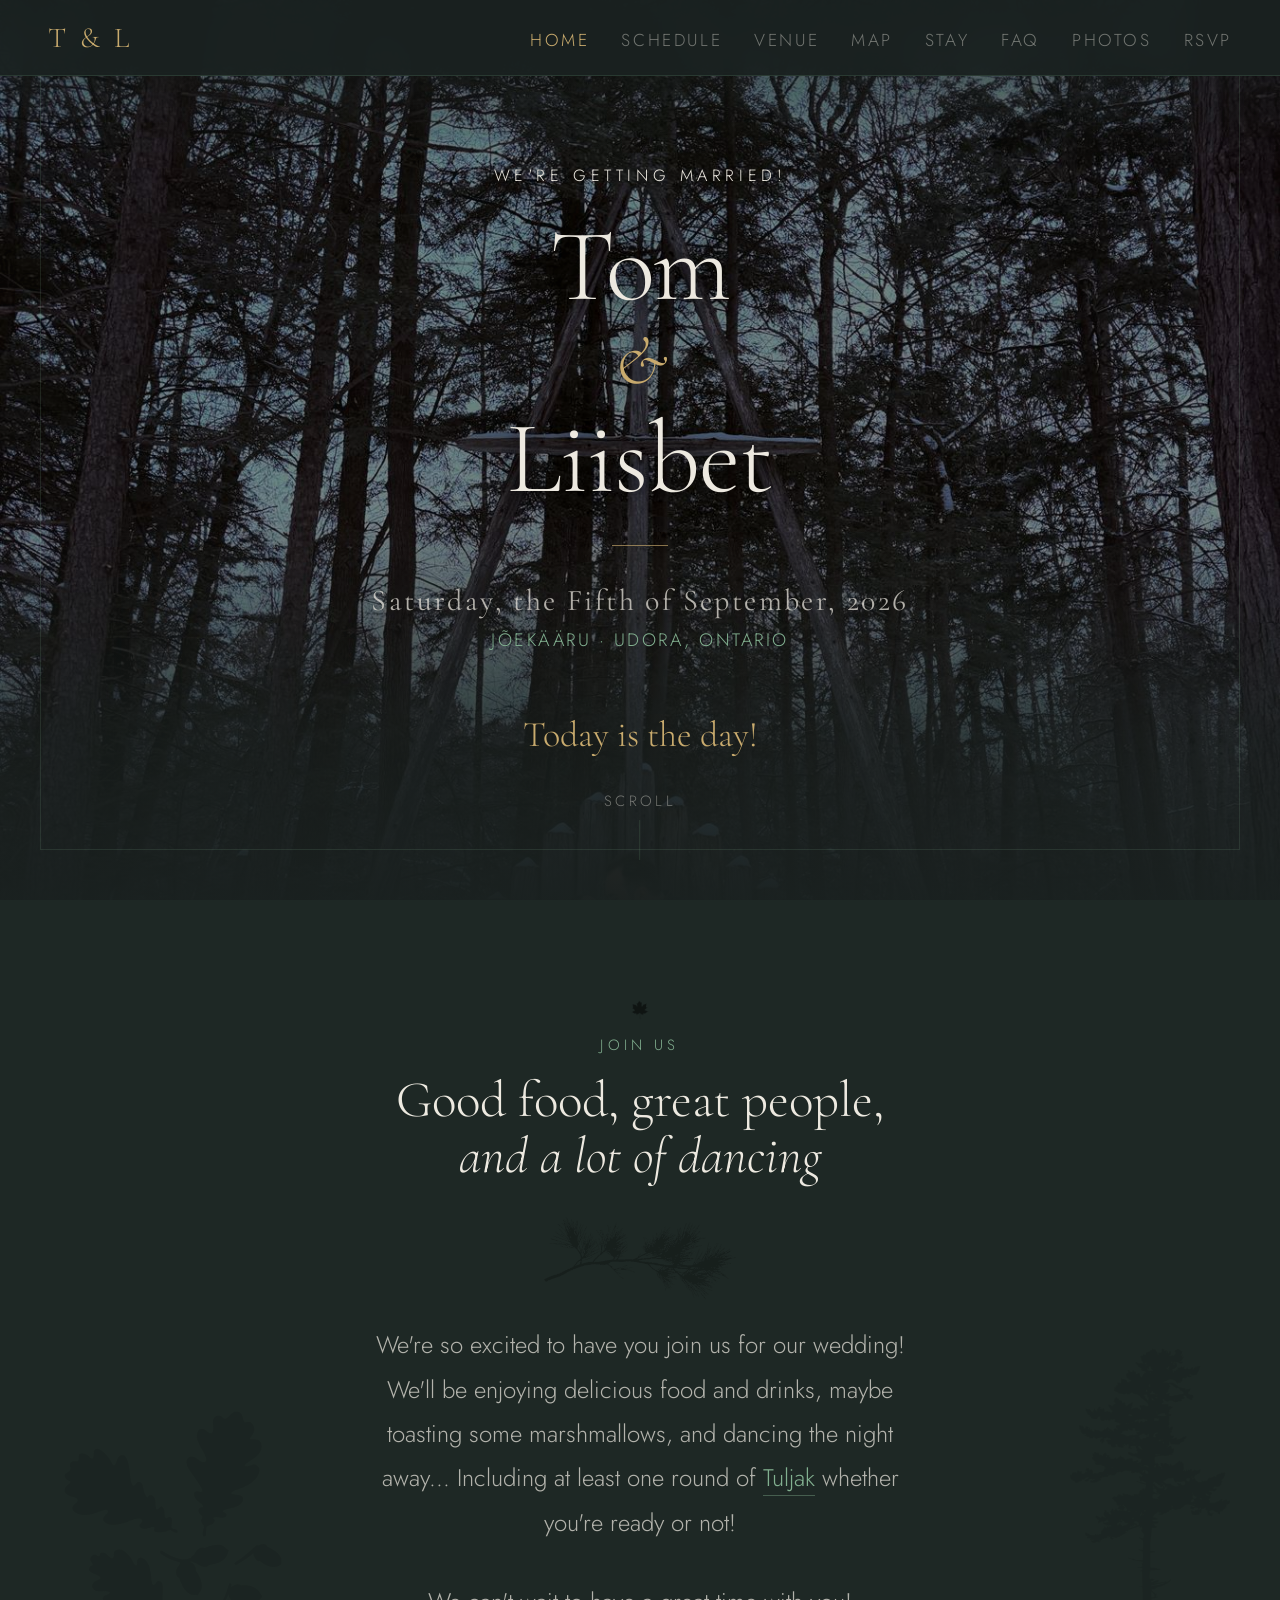
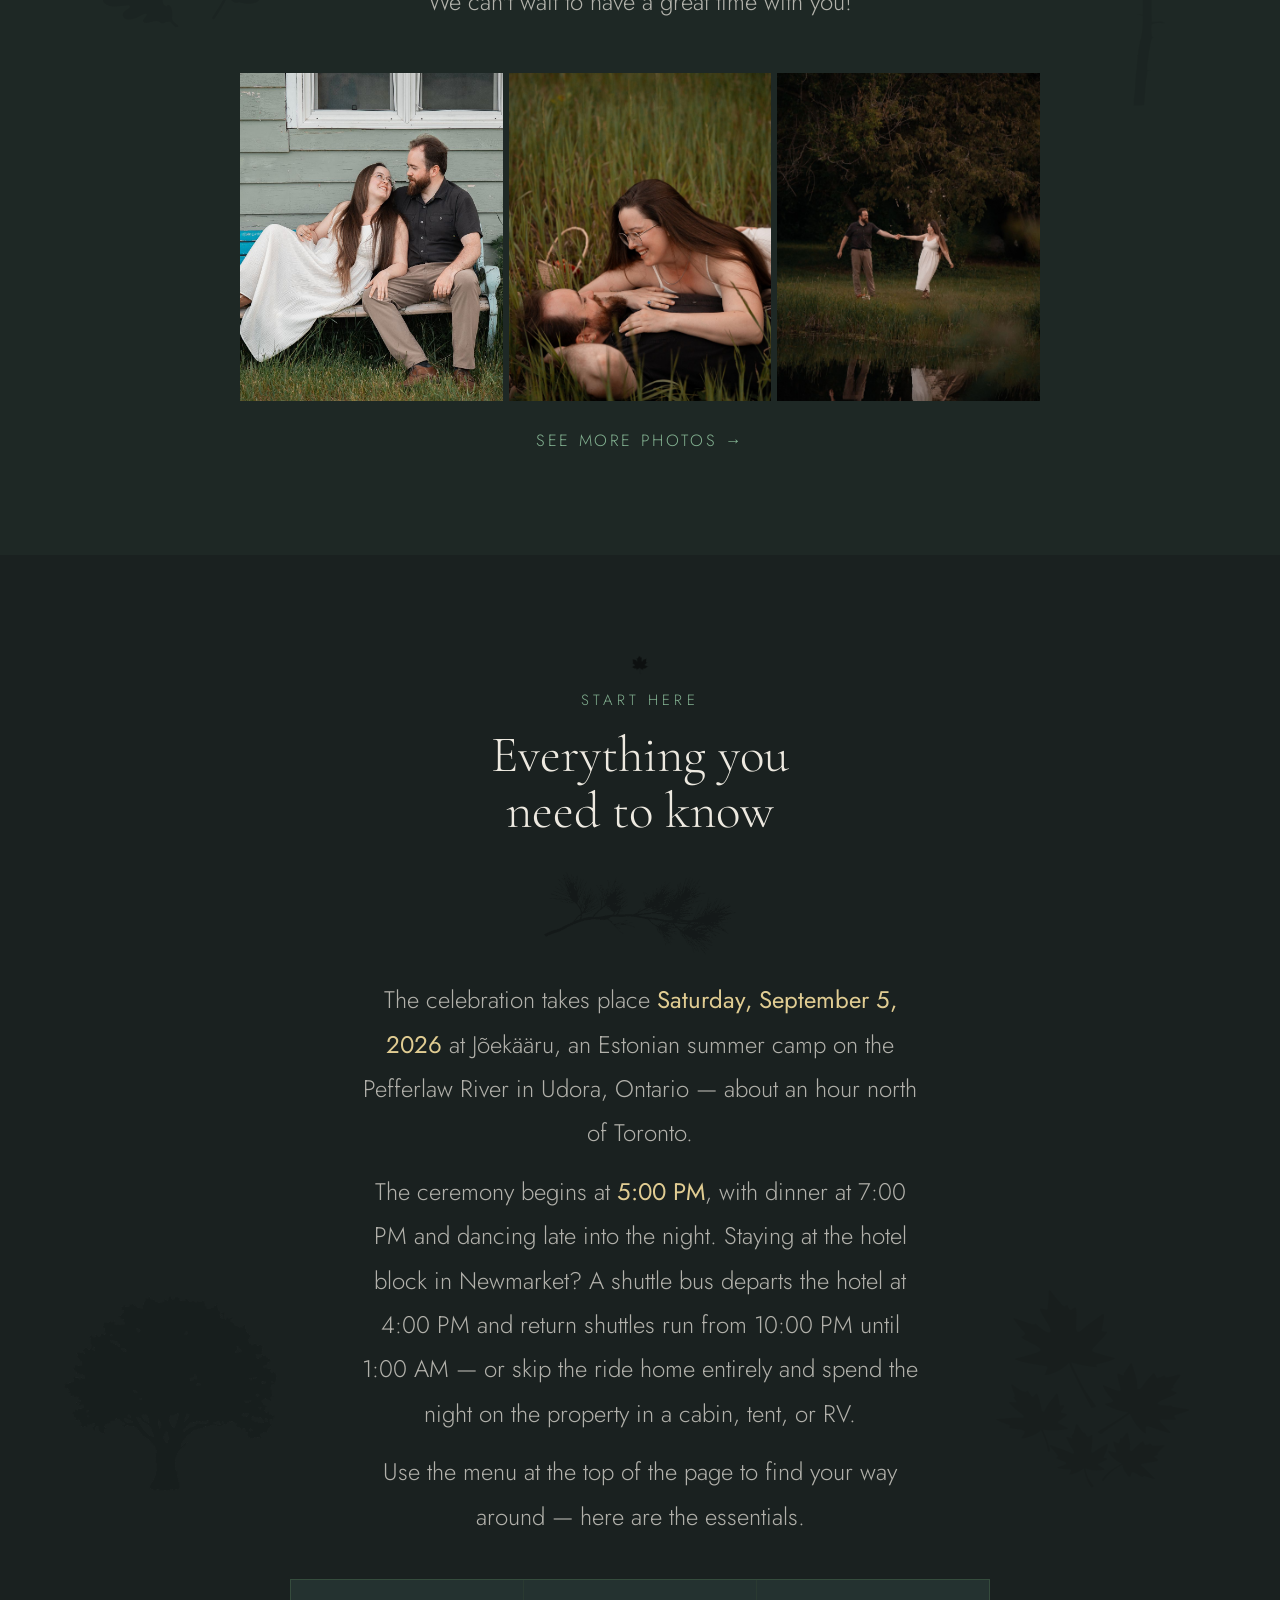
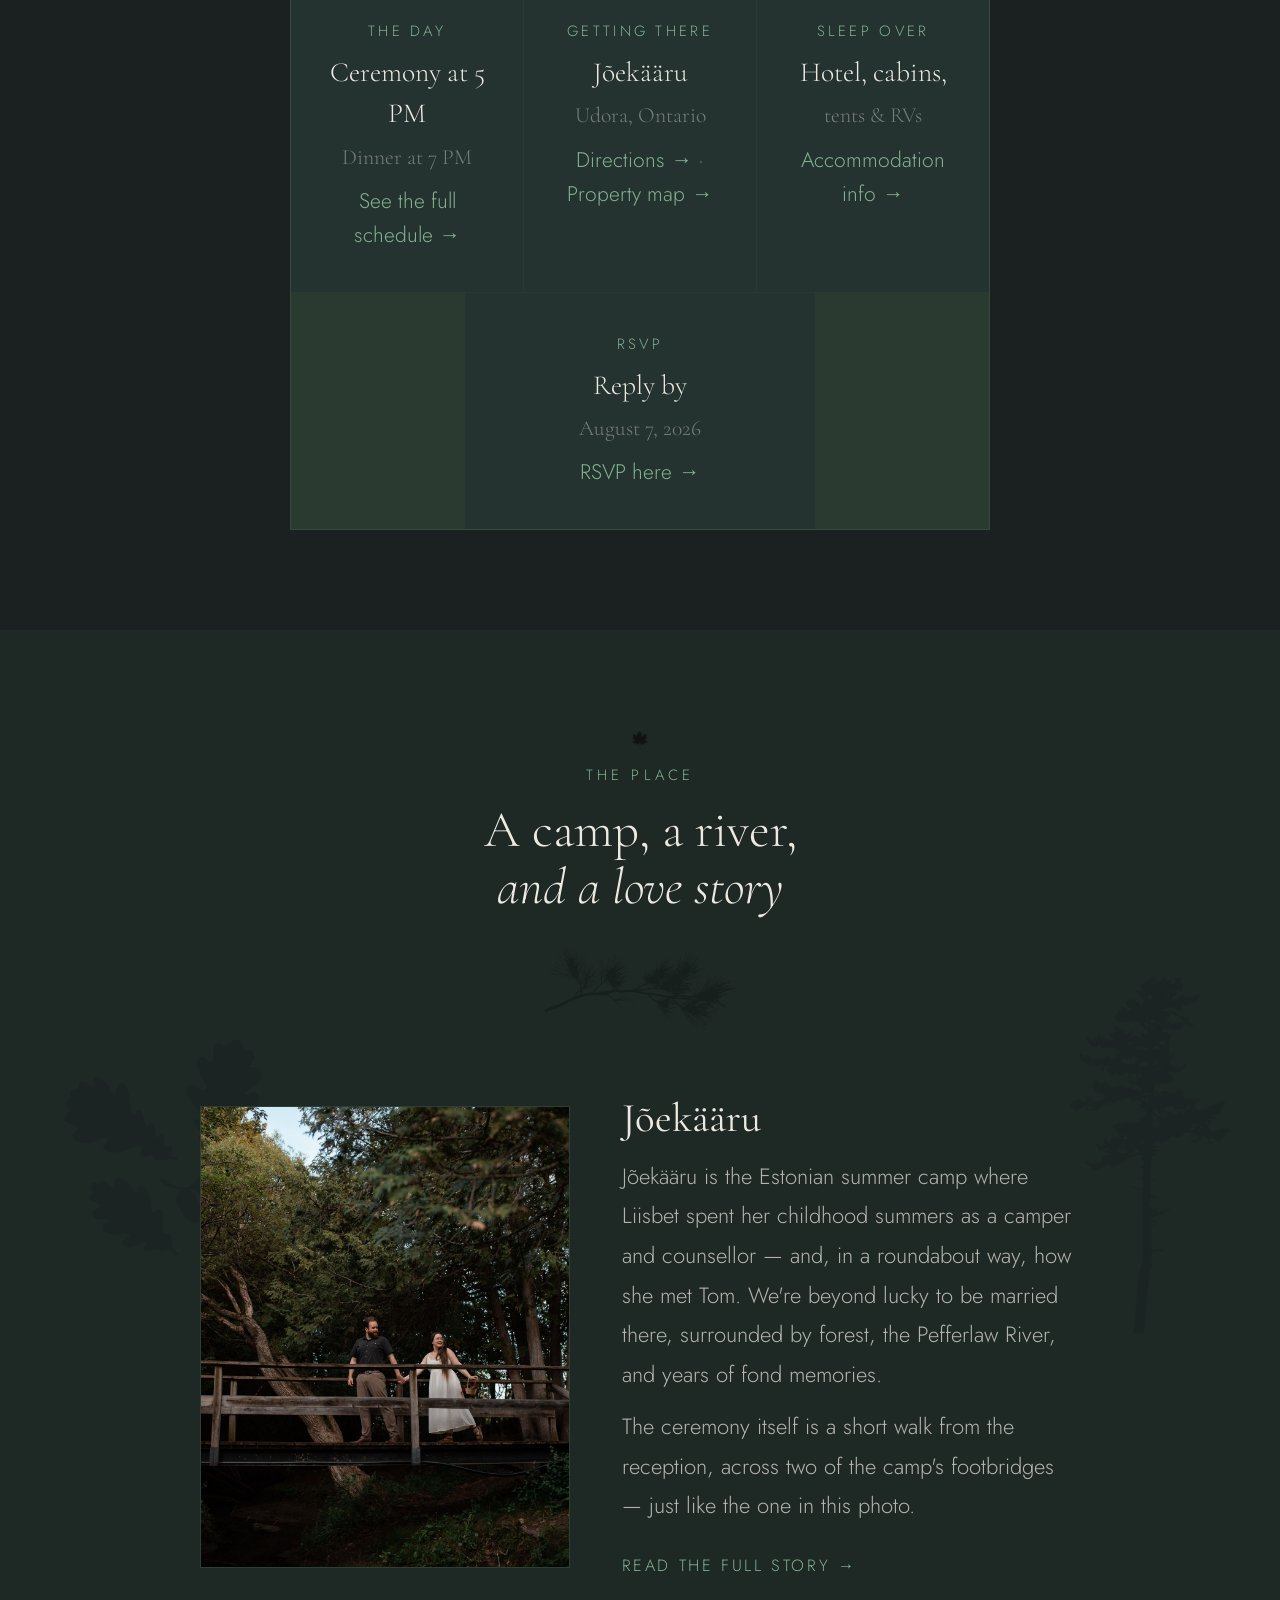
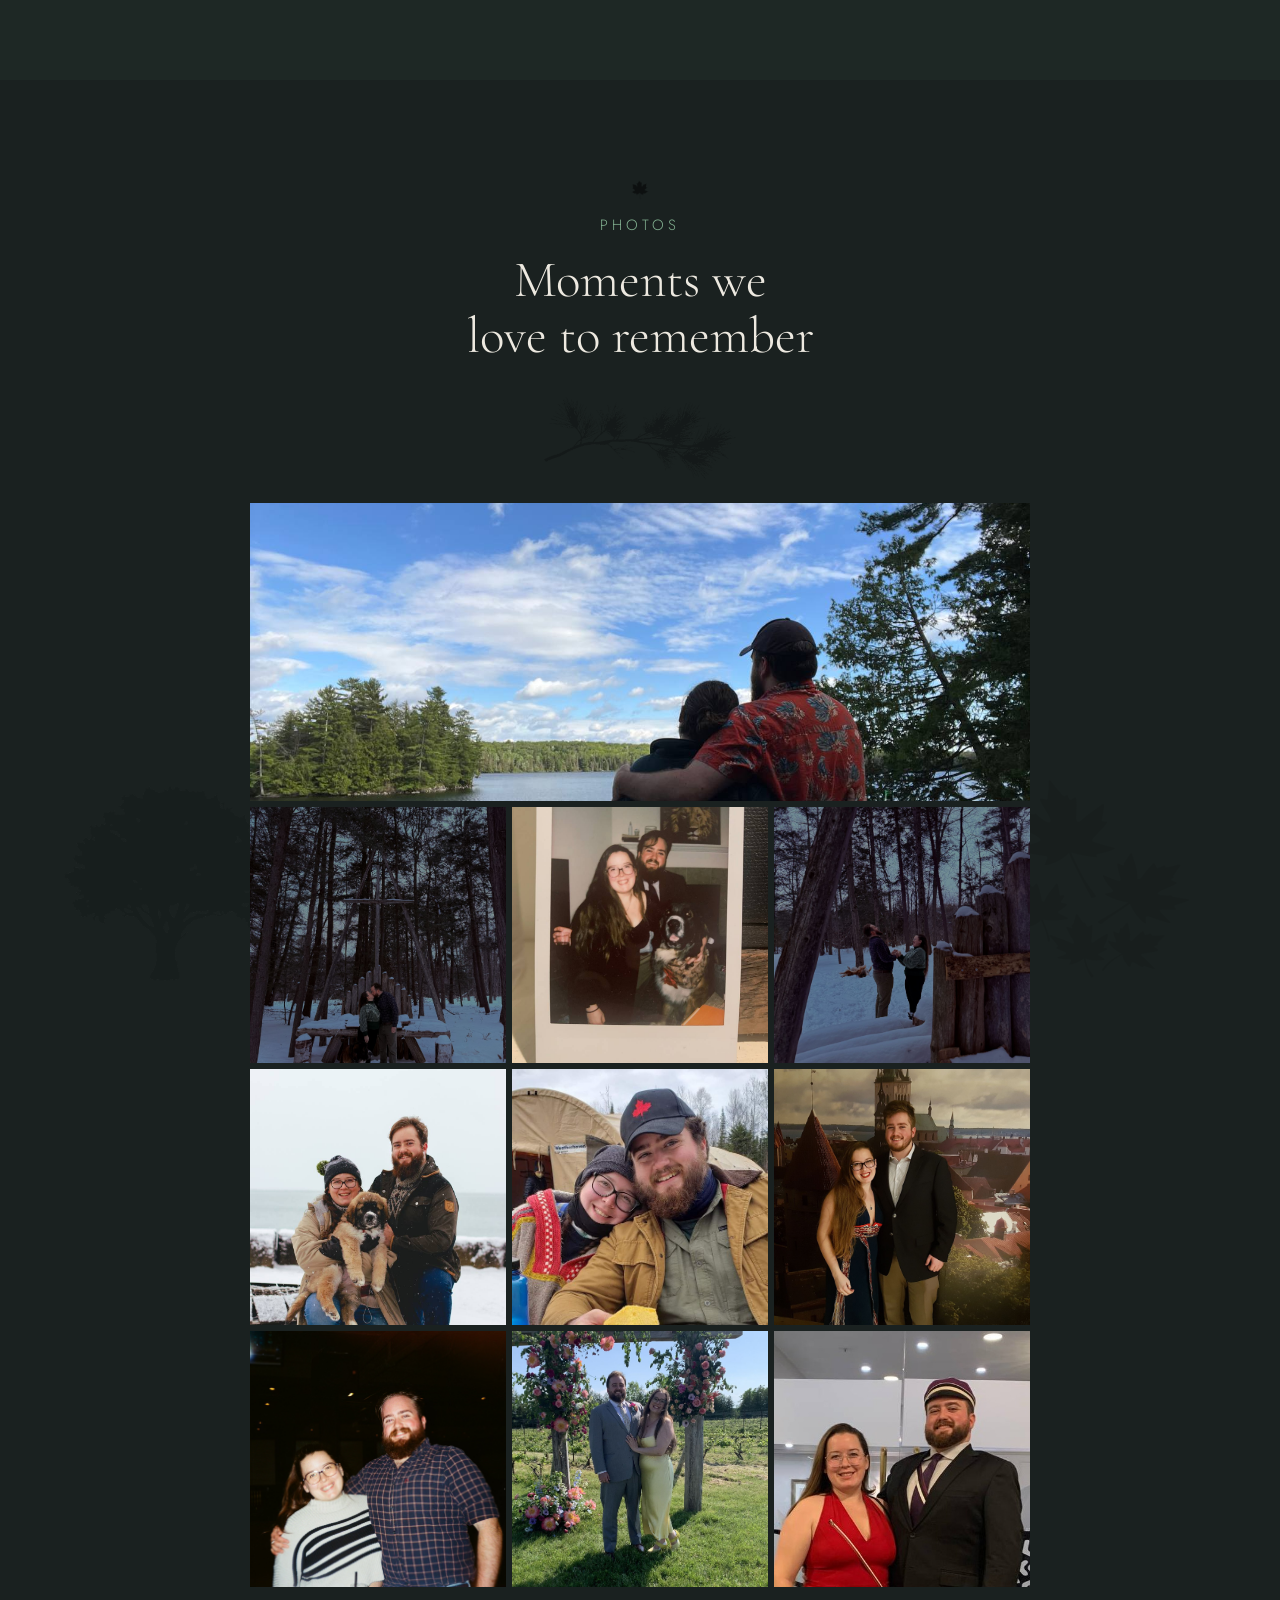
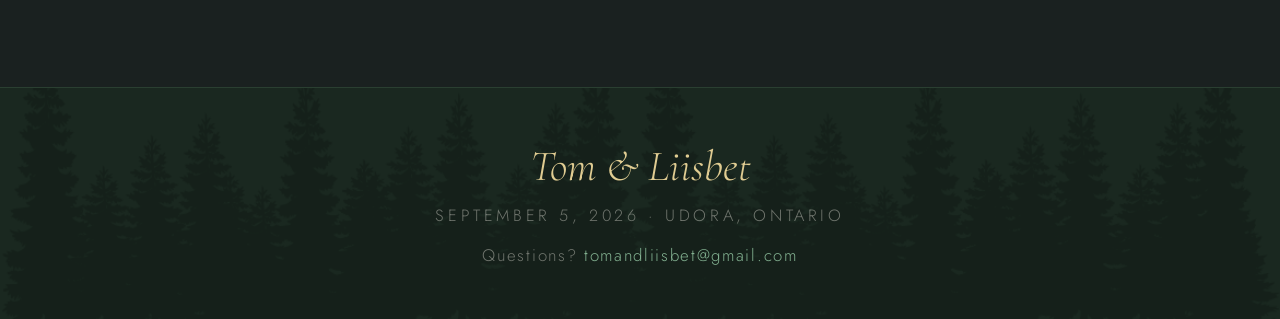
==== commit 2be71608: "Photo fix!" ====
--- a/index.html
+++ b/index.html
@@ -19,6 +19,7 @@
     <li><a href="venue.html">Venue</a></li>
     <li><a href="map.html">Map</a></li>
     <li><a href="stay.html">Stay</a></li>
+    <li><a href="faq.html">FAQ</a></li>
     <li><a href="gallery.html">Photos</a></li>
     <li><a href="rsvp.html">RSVP</a></li>
   </ul>
@@ -28,12 +29,12 @@
 <section id="hero" class="hero">
   <!-- Kiss Altar photo — centrepiece background -->
   <img
-    src="Images/Photos/Kiss Altar.JPG"
+    src="Images/Photos/Web/Kiss Altar.jpg"
     class="hero-bg"
     alt=""
     aria-hidden="true"
   />
-  <p class="hero-eyebrow">We're Getting Married</p>
+  <p class="hero-eyebrow">We're Getting Married!</p>
   <h1 class="hero-names">
     Tom
     <span class="amp">&amp;</span>
@@ -86,6 +87,12 @@
     <p class="section-body">
       We can't wait to have a great time with you!
     </p>
+    <div class="photo-strip">
+      <img src="Images/Photos/Engagement Photos/Web/Tom+Liisbet_Engagement-106.jpg" alt="Tom and Liisbet on a bench"/>
+      <img src="Images/Photos/Engagement Photos/Web/Tom+Liisbet_Engagement-159.jpg" alt="Tom and Liisbet in the grass"/>
+      <img src="Images/Photos/Engagement Photos/Web/Tom+Liisbet_Engagement-202.jpg" alt="Tom and Liisbet dancing by the pond"/>
+    </div>
+    <a href="gallery.html" class="more-link">See more photos &rarr;</a>
   </div>
 </section>
 
@@ -99,8 +106,19 @@
     <h2 class="section-heading">Everything you<br>need to know</h2>
     <img src="Images/Elements/pine needle branch.png" class="branch-divider" alt="" aria-hidden="true"/>
     <p class="section-body">
-      Use the menu at the top of the page to find your way around —
-      here are the essentials.
+      The celebration takes place <strong style="color:var(--gold-light);font-weight:400">Saturday,
+      September 5, 2026</strong> at Jõekääru, an Estonian summer camp on the Pefferlaw River
+      in Udora, Ontario — about an hour north of Toronto.
+    </p>
+    <p class="section-body" style="margin-top:14px">
+      The ceremony begins at <strong style="color:var(--gold-light);font-weight:400">5:00 PM</strong>,
+      with dinner at 7:00 PM and dancing late into the night. Staying at the hotel block in
+      Newmarket? A shuttle bus departs the hotel at 4:00 PM and return shuttles run from
+      10:00 PM until 1:00 AM — or skip the ride home entirely and spend the night on the
+      property in a cabin, tent, or RV.
+    </p>
+    <p class="section-body" style="margin-top:14px">
+      Use the menu at the top of the page to find your way around — here are the essentials.
     </p>
     <div class="details-grid" style="margin-top:40px">
       <div class="detail-card">
@@ -109,6 +127,11 @@
         <p class="detail-desc"><a href="schedule.html">See the full schedule &rarr;</a></p>
       </div>
       <div class="detail-card">
+        <p class="detail-title">Getting There</p>
+        <p class="detail-text">Jõekääru<br><span class="detail-sub">Udora, Ontario</span></p>
+        <p class="detail-desc"><a href="venue.html">Directions &rarr;</a> · <a href="map.html">Property map &rarr;</a></p>
+      </div>
+      <div class="detail-card">
         <p class="detail-title">Sleep Over</p>
         <p class="detail-text">Hotel, cabins,<br><span class="detail-sub">tents &amp; RVs</span></p>
         <p class="detail-desc"><a href="stay.html">Accommodation info &rarr;</a></p>
@@ -118,6 +141,59 @@
         <p class="detail-text">Reply by<br><span class="detail-sub">August 7, 2026</span></p>
         <p class="detail-desc"><a href="rsvp.html">RSVP here &rarr;</a></p>
       </div>
+    </div>
+  </div>
+</section>
+
+<!-- VENUE TEASER -->
+<section class="bg-mid">
+  <img src="Images/Elements/oak leaves.png" class="oak-leaf oak-leaf--left" alt="" aria-hidden="true"/>
+  <img src="Images/Elements/pine-tree-silhouette.png" class="margin-tree margin-tree--right margin-tree--pine" alt="" aria-hidden="true"/>
+  <div class="section-inner" style="max-width:880px">
+    <img src="Images/Elements/maple leaf.png" class="leaf-ornament" alt="" aria-hidden="true"/>
+    <p class="section-tag">The Place</p>
+    <h2 class="section-heading">A camp, a river,<br><em>and a love story</em></h2>
+    <img src="Images/Elements/pine needle branch.png" class="branch-divider" alt="" aria-hidden="true"/>
+    <div class="home-feature">
+      <img src="Images/Photos/Engagement Photos/Web/Tom+Liisbet_Engagement-264.jpg" alt="Tom and Liisbet on a wooden footbridge"/>
+      <div class="home-feature-text">
+        <h3>Jõekääru</h3>
+        <p>
+          Jõekääru is the Estonian summer camp where Liisbet spent her childhood summers as a
+          camper and counsellor — and, in a roundabout way, how she met Tom. We're beyond
+          lucky to be married there, surrounded by forest, the Pefferlaw River, and years
+          of fond memories.
+        </p>
+        <p style="margin-top:12px">
+          The ceremony itself is a short walk from the reception, across two of the camp's
+          footbridges — just like the one in this photo.
+        </p>
+        <a href="venue.html" class="more-link">Read the full story &rarr;</a>
+      </div>
+    </div>
+  </div>
+</section>
+
+<!-- MEMORIES -->
+<section id="gallery">
+  <img src="Images/Elements/Maple leaves.png" class="oak-leaf oak-leaf--right" alt="" aria-hidden="true"/>
+  <img src="Images/Elements/Maple Tree Sillouette.png" class="margin-tree margin-tree--left margin-tree--maple" alt="" aria-hidden="true"/>
+  <div class="section-inner">
+    <img src="Images/Elements/maple leaf.png" class="leaf-ornament" alt="" aria-hidden="true"/>
+    <p class="section-tag">Photos</p>
+    <h2 class="section-heading">Moments we<br>love to remember</h2>
+    <img src="Images/Elements/pine needle branch.png" class="branch-divider" alt="" aria-hidden="true"/>
+    <div class="gallery-grid">
+      <img class="gallery-featured" src="Images/Photos/Kamp.jpg" alt=""/>
+      <img src="Images/Photos/Web/Kiss Altar.jpg"      alt=""/>
+      <img src="Images/Photos/polaroid.jpg"        alt=""/>
+      <img src="Images/Photos/Web/Moki Roll.jpg"       alt=""/>
+      <img src="Images/Photos/Baby Moki.jpg"       alt=""/>
+      <img src="Images/Photos/Cornbread.jpg"       alt=""/>
+      <img src="Images/Photos/Web/20180224_234718.jpg" alt=""/>
+      <img src="Images/Photos/IMG_6804.jpg"        alt=""/>
+      <img src="Images/Photos/Web/IMG_8042.jpg"        alt=""/>
+      <img src="Images/Photos/Untitled.jpg"        alt=""/>
     </div>
   </div>
 </section>
--- a/styles.css
+++ b/styles.css
@@ -256,6 +256,8 @@
   max-width: 800px;
   margin: 0 auto;
   text-align: center;
+  position: relative;
+  z-index: 1; /* keep content (incl. photos) above margin decorations */
 }
 
 .leaf-ornament {
@@ -372,6 +374,73 @@
   letter-spacing: 0.18em;
   text-transform: uppercase;
   color: var(--gold);
+}
+
+/* ── HOME: PHOTO STRIP ── */
+.photo-strip {
+  display: grid;
+  grid-template-columns: repeat(3, 1fr);
+  gap: 6px;
+  max-width: 860px;
+  margin: 48px auto 0;
+}
+
+.photo-strip img {
+  width: 100%;
+  aspect-ratio: 4 / 5;
+  object-fit: cover;
+  display: block;
+  transition: opacity 0.25s;
+}
+
+.photo-strip img:hover { opacity: 0.85; }
+
+.more-link {
+  display: inline-block;
+  margin-top: 28px;
+  font-size: 0.68rem;
+  letter-spacing: 0.16em;
+  text-transform: uppercase;
+  color: var(--leaf);
+  text-decoration: none;
+  transition: color 0.2s;
+}
+
+.more-link:hover { color: var(--gold); }
+
+/* ── HOME: FEATURE (photo + text) ── */
+.home-feature {
+  display: flex;
+  align-items: center;
+  gap: 52px;
+  max-width: 880px;
+  margin: 56px auto 0;
+  text-align: left;
+}
+
+.home-feature img {
+  width: 42%;
+  aspect-ratio: 4 / 5;
+  object-fit: cover;
+  display: block;
+  border: 1px solid var(--border-g);
+}
+
+.home-feature-text { flex: 1; }
+
+.home-feature-text h3 {
+  font-family: 'Cormorant Garamond', serif;
+  font-size: 1.7rem;
+  font-weight: 400;
+  color: var(--white);
+  margin-bottom: 14px;
+  line-height: 1.2;
+}
+
+.home-feature-text p {
+  font-size: 0.92rem;
+  line-height: 1.8;
+  color: var(--white-soft);
 }
 
 /* ── TIMELINE (schedule page) ── */
@@ -775,4 +844,7 @@
   .margin-tree { display: none; }
   .stay-block { padding: 32px 24px; }
   .page-first { padding-top: 140px; }
-}
+  .photo-strip { grid-template-columns: repeat(3, 1fr); gap: 4px; }
+  .home-feature { flex-direction: column; gap: 32px; text-align: center; }
+  .home-feature img { width: 80%; }
+}
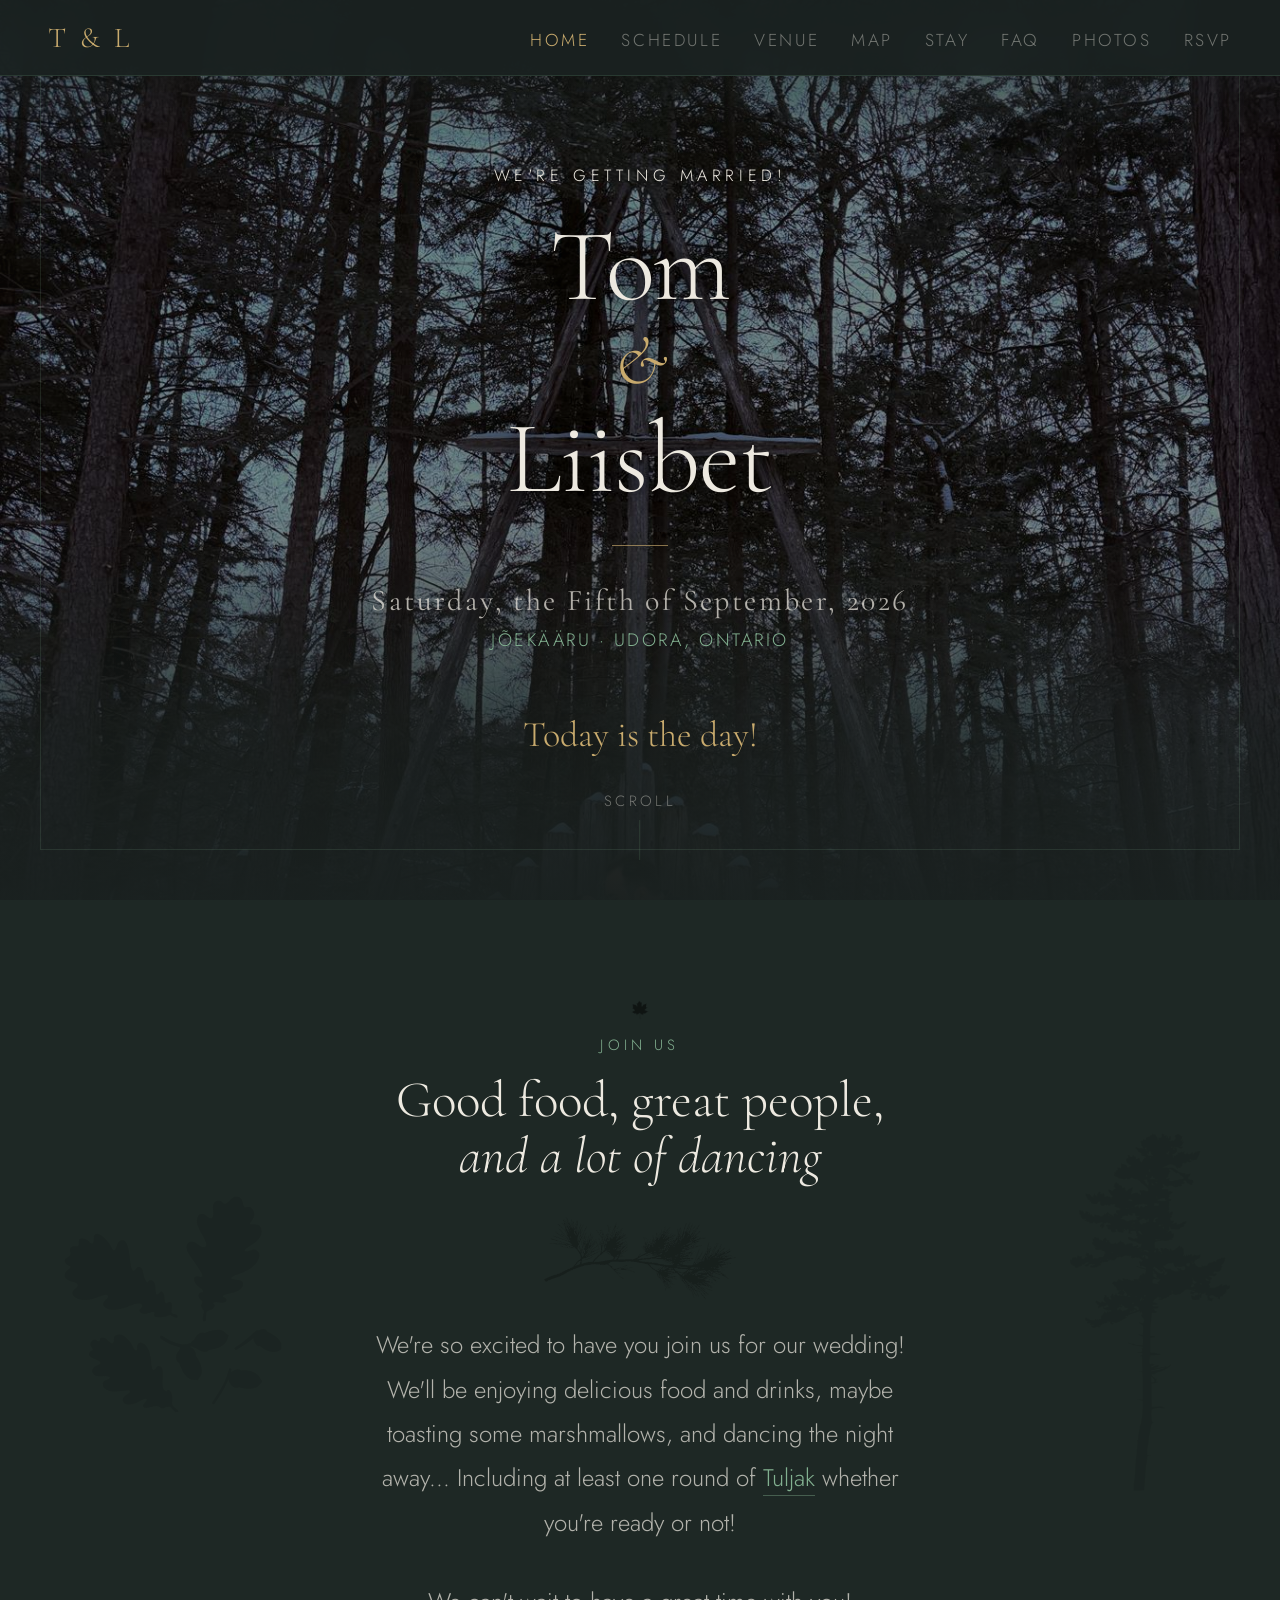
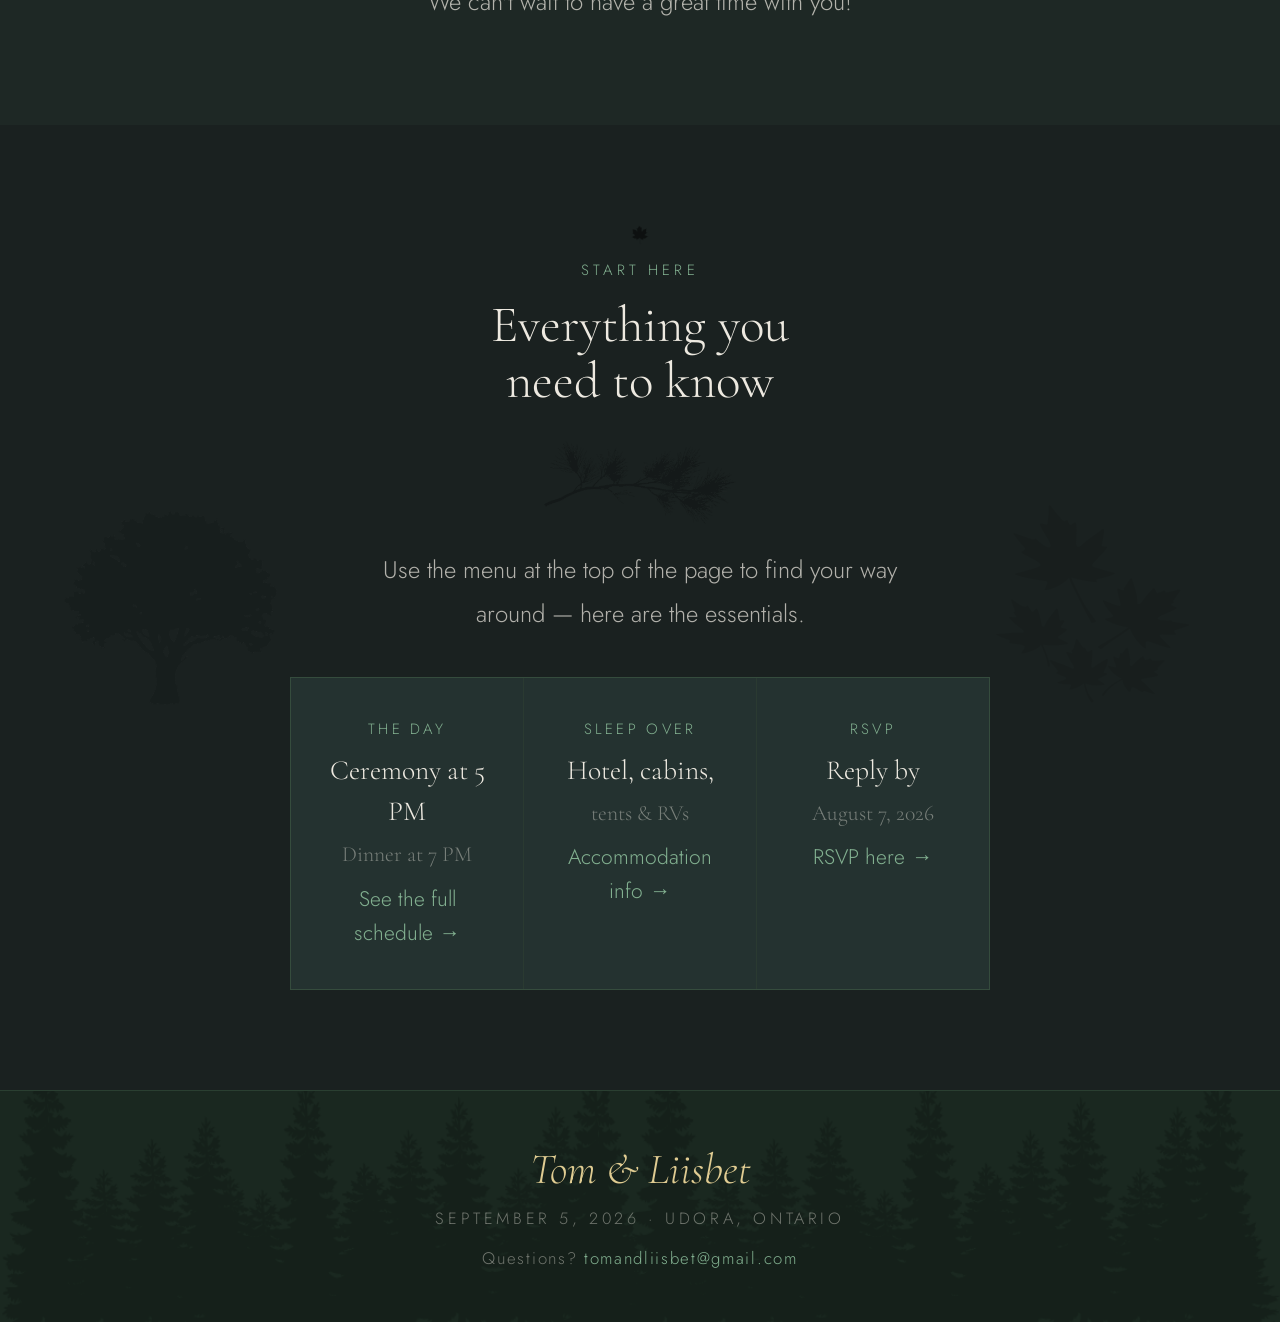
==== commit 90dc7769: "Home fix" ====
--- a/index.html
+++ b/index.html
@@ -5,7 +5,7 @@
 <meta name="viewport" content="width=device-width, initial-scale=1.0"/>
 <title>Tom & Liisbet — September 5, 2026</title>
 <link href="https://fonts.googleapis.com/css2?family=Cormorant+Garamond:ital,wght@0,300;0,400;0,600;1,300;1,400&family=Jost:wght@300;400;500&display=swap" rel="stylesheet"/>
-<link rel="stylesheet" href="styles.css"/>
+<link rel="stylesheet" href="styles.css?v=2"/>
 </head>
 <body>
 
@@ -87,12 +87,6 @@
     <p class="section-body">
       We can't wait to have a great time with you!
     </p>
-    <div class="photo-strip">
-      <img src="Images/Photos/Engagement Photos/Web/Tom+Liisbet_Engagement-106.jpg" alt="Tom and Liisbet on a bench"/>
-      <img src="Images/Photos/Engagement Photos/Web/Tom+Liisbet_Engagement-159.jpg" alt="Tom and Liisbet in the grass"/>
-      <img src="Images/Photos/Engagement Photos/Web/Tom+Liisbet_Engagement-202.jpg" alt="Tom and Liisbet dancing by the pond"/>
-    </div>
-    <a href="gallery.html" class="more-link">See more photos &rarr;</a>
   </div>
 </section>
 
@@ -106,30 +100,14 @@
     <h2 class="section-heading">Everything you<br>need to know</h2>
     <img src="Images/Elements/pine needle branch.png" class="branch-divider" alt="" aria-hidden="true"/>
     <p class="section-body">
-      The celebration takes place <strong style="color:var(--gold-light);font-weight:400">Saturday,
-      September 5, 2026</strong> at Jõekääru, an Estonian summer camp on the Pefferlaw River
-      in Udora, Ontario — about an hour north of Toronto.
-    </p>
-    <p class="section-body" style="margin-top:14px">
-      The ceremony begins at <strong style="color:var(--gold-light);font-weight:400">5:00 PM</strong>,
-      with dinner at 7:00 PM and dancing late into the night. Staying at the hotel block in
-      Newmarket? A shuttle bus departs the hotel at 4:00 PM and return shuttles run from
-      10:00 PM until 1:00 AM — or skip the ride home entirely and spend the night on the
-      property in a cabin, tent, or RV.
-    </p>
-    <p class="section-body" style="margin-top:14px">
-      Use the menu at the top of the page to find your way around — here are the essentials.
+      Use the menu at the top of the page to find your way around —
+      here are the essentials.
     </p>
     <div class="details-grid" style="margin-top:40px">
       <div class="detail-card">
         <p class="detail-title">The Day</p>
         <p class="detail-text">Ceremony at 5 PM<br><span class="detail-sub">Dinner at 7 PM</span></p>
         <p class="detail-desc"><a href="schedule.html">See the full schedule &rarr;</a></p>
-      </div>
-      <div class="detail-card">
-        <p class="detail-title">Getting There</p>
-        <p class="detail-text">Jõekääru<br><span class="detail-sub">Udora, Ontario</span></p>
-        <p class="detail-desc"><a href="venue.html">Directions &rarr;</a> · <a href="map.html">Property map &rarr;</a></p>
       </div>
       <div class="detail-card">
         <p class="detail-title">Sleep Over</p>
@@ -141,59 +119,6 @@
         <p class="detail-text">Reply by<br><span class="detail-sub">August 7, 2026</span></p>
         <p class="detail-desc"><a href="rsvp.html">RSVP here &rarr;</a></p>
       </div>
-    </div>
-  </div>
-</section>
-
-<!-- VENUE TEASER -->
-<section class="bg-mid">
-  <img src="Images/Elements/oak leaves.png" class="oak-leaf oak-leaf--left" alt="" aria-hidden="true"/>
-  <img src="Images/Elements/pine-tree-silhouette.png" class="margin-tree margin-tree--right margin-tree--pine" alt="" aria-hidden="true"/>
-  <div class="section-inner" style="max-width:880px">
-    <img src="Images/Elements/maple leaf.png" class="leaf-ornament" alt="" aria-hidden="true"/>
-    <p class="section-tag">The Place</p>
-    <h2 class="section-heading">A camp, a river,<br><em>and a love story</em></h2>
-    <img src="Images/Elements/pine needle branch.png" class="branch-divider" alt="" aria-hidden="true"/>
-    <div class="home-feature">
-      <img src="Images/Photos/Engagement Photos/Web/Tom+Liisbet_Engagement-264.jpg" alt="Tom and Liisbet on a wooden footbridge"/>
-      <div class="home-feature-text">
-        <h3>Jõekääru</h3>
-        <p>
-          Jõekääru is the Estonian summer camp where Liisbet spent her childhood summers as a
-          camper and counsellor — and, in a roundabout way, how she met Tom. We're beyond
-          lucky to be married there, surrounded by forest, the Pefferlaw River, and years
-          of fond memories.
-        </p>
-        <p style="margin-top:12px">
-          The ceremony itself is a short walk from the reception, across two of the camp's
-          footbridges — just like the one in this photo.
-        </p>
-        <a href="venue.html" class="more-link">Read the full story &rarr;</a>
-      </div>
-    </div>
-  </div>
-</section>
-
-<!-- MEMORIES -->
-<section id="gallery">
-  <img src="Images/Elements/Maple leaves.png" class="oak-leaf oak-leaf--right" alt="" aria-hidden="true"/>
-  <img src="Images/Elements/Maple Tree Sillouette.png" class="margin-tree margin-tree--left margin-tree--maple" alt="" aria-hidden="true"/>
-  <div class="section-inner">
-    <img src="Images/Elements/maple leaf.png" class="leaf-ornament" alt="" aria-hidden="true"/>
-    <p class="section-tag">Photos</p>
-    <h2 class="section-heading">Moments we<br>love to remember</h2>
-    <img src="Images/Elements/pine needle branch.png" class="branch-divider" alt="" aria-hidden="true"/>
-    <div class="gallery-grid">
-      <img class="gallery-featured" src="Images/Photos/Kamp.jpg" alt=""/>
-      <img src="Images/Photos/Web/Kiss Altar.jpg"      alt=""/>
-      <img src="Images/Photos/polaroid.jpg"        alt=""/>
-      <img src="Images/Photos/Web/Moki Roll.jpg"       alt=""/>
-      <img src="Images/Photos/Baby Moki.jpg"       alt=""/>
-      <img src="Images/Photos/Cornbread.jpg"       alt=""/>
-      <img src="Images/Photos/Web/20180224_234718.jpg" alt=""/>
-      <img src="Images/Photos/IMG_6804.jpg"        alt=""/>
-      <img src="Images/Photos/Web/IMG_8042.jpg"        alt=""/>
-      <img src="Images/Photos/Untitled.jpg"        alt=""/>
     </div>
   </div>
 </section>
@@ -211,6 +136,6 @@
   <p class="footer-contact">Questions? <a href="mailto:tomandliisbet@gmail.com">tomandliisbet@gmail.com</a></p>
 </footer>
 
-<script src="site.js"></script>
+<script src="site.js?v=2"></script>
 </body>
 </html>
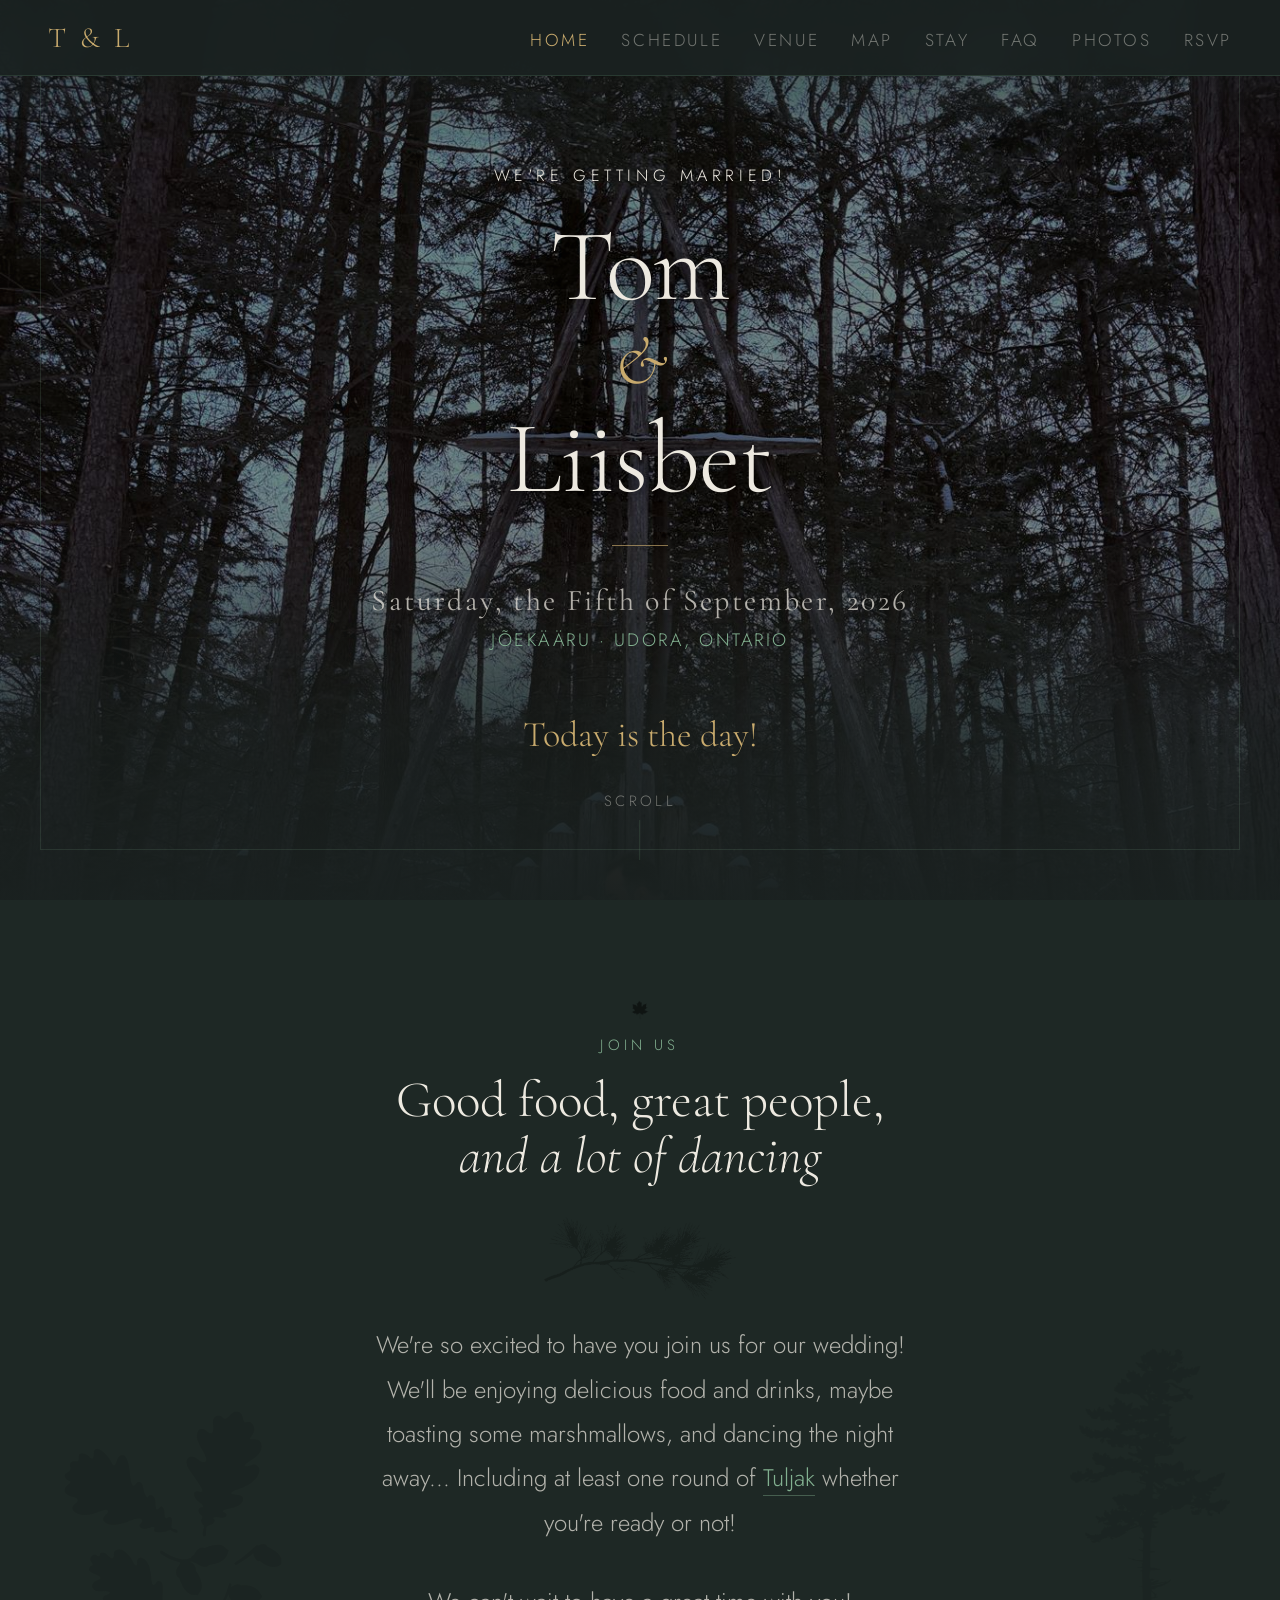
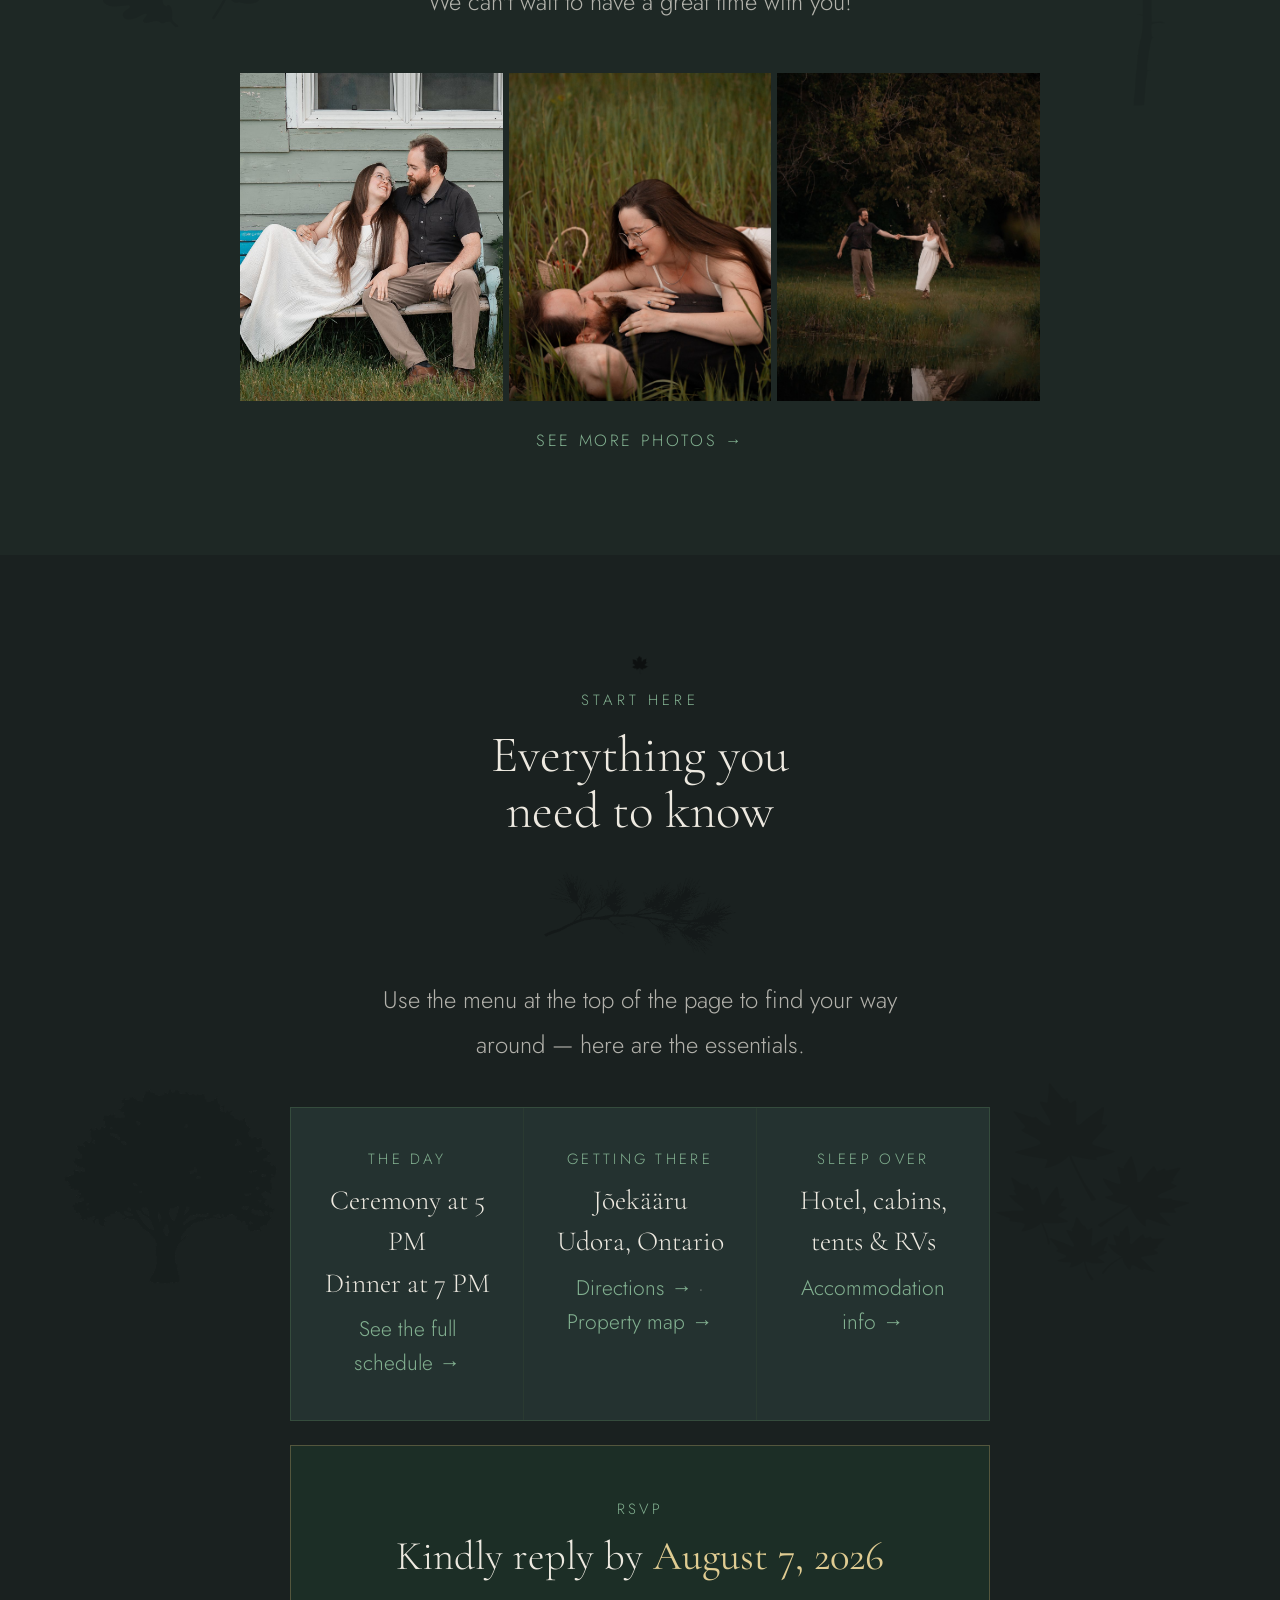
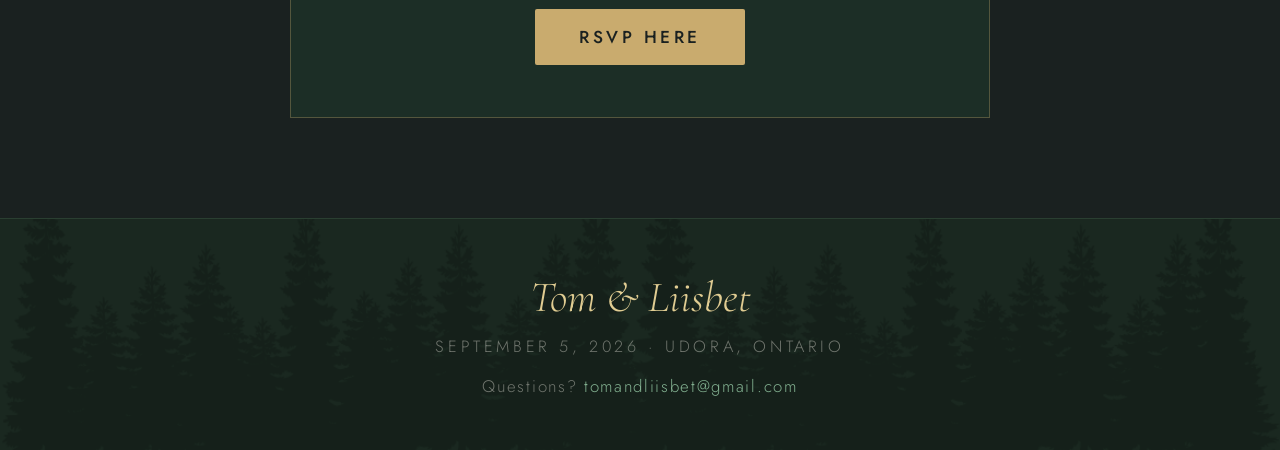
==== commit 4dc5a306: "new home" ====
--- a/index.html
+++ b/index.html
@@ -5,7 +5,7 @@
 <meta name="viewport" content="width=device-width, initial-scale=1.0"/>
 <title>Tom & Liisbet — September 5, 2026</title>
 <link href="https://fonts.googleapis.com/css2?family=Cormorant+Garamond:ital,wght@0,300;0,400;0,600;1,300;1,400&family=Jost:wght@300;400;500&display=swap" rel="stylesheet"/>
-<link rel="stylesheet" href="styles.css?v=2"/>
+<link rel="stylesheet" href="styles.css?v=3"/>
 </head>
 <body>
 
@@ -87,6 +87,12 @@
     <p class="section-body">
       We can't wait to have a great time with you!
     </p>
+    <div class="photo-strip">
+      <img src="Images/Photos/Engagement Photos/Web/Tom+Liisbet_Engagement-106.jpg" alt="Tom and Liisbet on a bench"/>
+      <img src="Images/Photos/Engagement Photos/Web/Tom+Liisbet_Engagement-159.jpg" alt="Tom and Liisbet in the grass"/>
+      <img src="Images/Photos/Engagement Photos/Web/Tom+Liisbet_Engagement-202.jpg" alt="Tom and Liisbet dancing by the pond"/>
+    </div>
+    <a href="gallery.html" class="more-link">See more photos &rarr;</a>
   </div>
 </section>
 
@@ -106,19 +112,24 @@
     <div class="details-grid" style="margin-top:40px">
       <div class="detail-card">
         <p class="detail-title">The Day</p>
-        <p class="detail-text">Ceremony at 5 PM<br><span class="detail-sub">Dinner at 7 PM</span></p>
+        <p class="detail-text">Ceremony at 5 PM<br>Dinner at 7 PM</p>
         <p class="detail-desc"><a href="schedule.html">See the full schedule &rarr;</a></p>
       </div>
       <div class="detail-card">
+        <p class="detail-title">Getting There</p>
+        <p class="detail-text">Jõekääru<br>Udora, Ontario</p>
+        <p class="detail-desc"><a href="venue.html">Directions &rarr;</a> · <a href="map.html">Property map &rarr;</a></p>
+      </div>
+      <div class="detail-card">
         <p class="detail-title">Sleep Over</p>
-        <p class="detail-text">Hotel, cabins,<br><span class="detail-sub">tents &amp; RVs</span></p>
+        <p class="detail-text">Hotel, cabins,<br>tents &amp; RVs</p>
         <p class="detail-desc"><a href="stay.html">Accommodation info &rarr;</a></p>
       </div>
-      <div class="detail-card">
-        <p class="detail-title">RSVP</p>
-        <p class="detail-text">Reply by<br><span class="detail-sub">August 7, 2026</span></p>
-        <p class="detail-desc"><a href="rsvp.html">RSVP here &rarr;</a></p>
-      </div>
+    </div>
+    <div class="rsvp-banner">
+      <p class="detail-title">RSVP</p>
+      <p class="rsvp-banner-text">Kindly reply by <strong>August 7, 2026</strong></p>
+      <a href="rsvp.html" class="rsvp-btn">RSVP here</a>
     </div>
   </div>
 </section>
@@ -136,6 +147,6 @@
   <p class="footer-contact">Questions? <a href="mailto:tomandliisbet@gmail.com">tomandliisbet@gmail.com</a></p>
 </footer>
 
-<script src="site.js?v=2"></script>
+<script src="site.js?v=3"></script>
 </body>
 </html>
--- a/styles.css
+++ b/styles.css
@@ -443,6 +443,46 @@
   color: var(--white-soft);
 }
 
+/* ── HOME: RSVP BANNER ── */
+.rsvp-banner {
+  max-width: 700px;
+  margin: 24px auto 0;
+  background: var(--bg-rsvp);
+  border: 1px solid var(--border-gold);
+  padding: 52px 32px;
+  text-align: center;
+}
+
+.rsvp-banner-text {
+  font-family: 'Cormorant Garamond', serif;
+  font-size: 1.7rem;
+  font-weight: 300;
+  color: var(--white);
+  line-height: 1.3;
+  margin: 10px 0 26px;
+}
+
+.rsvp-banner-text strong {
+  font-weight: 400;
+  color: var(--gold-light);
+}
+
+.rsvp-btn {
+  display: inline-block;
+  padding: 16px 44px;
+  background: var(--gold);
+  color: #1a2120;
+  font-size: 0.72rem;
+  font-weight: 500;
+  letter-spacing: 0.2em;
+  text-transform: uppercase;
+  text-decoration: none;
+  border-radius: 2px;
+  transition: background 0.2s;
+}
+
+.rsvp-btn:hover { background: var(--gold-light); }
+
 /* ── TIMELINE (schedule page) ── */
 .timeline {
   max-width: 620px;
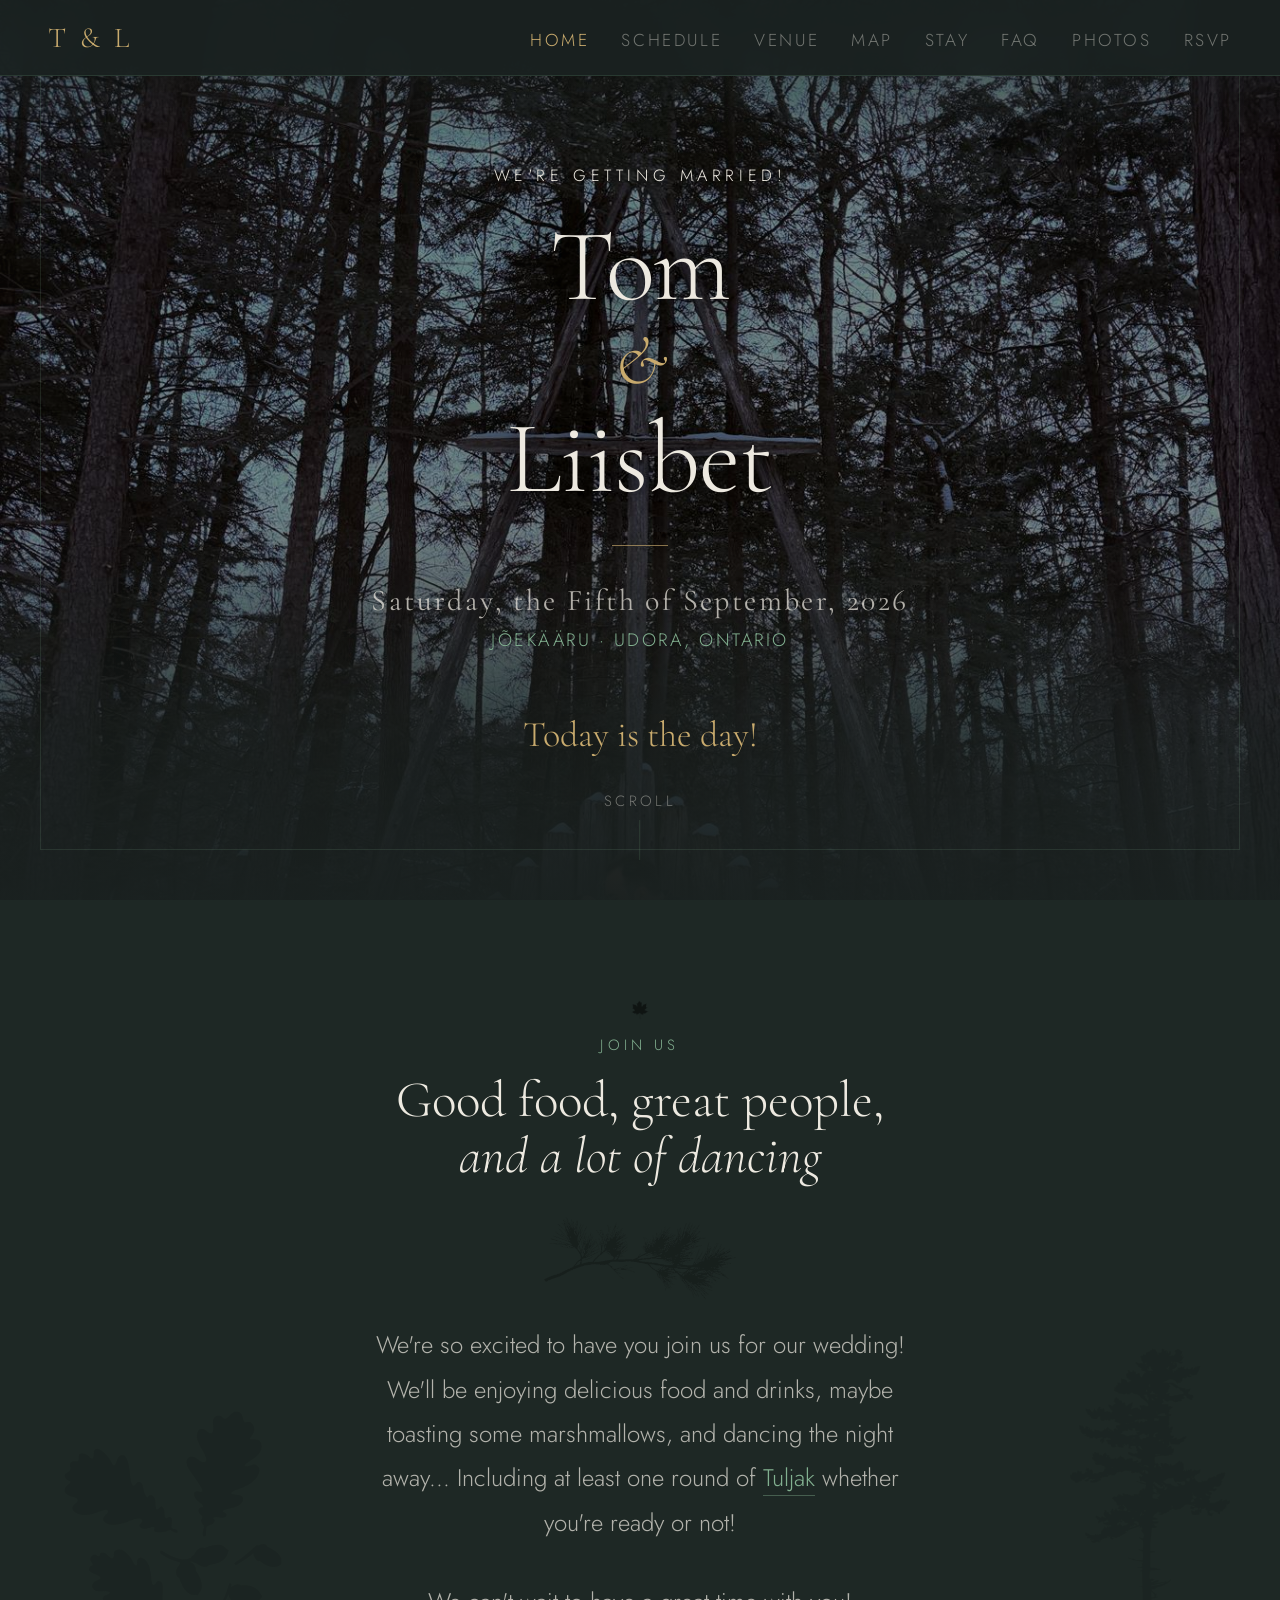
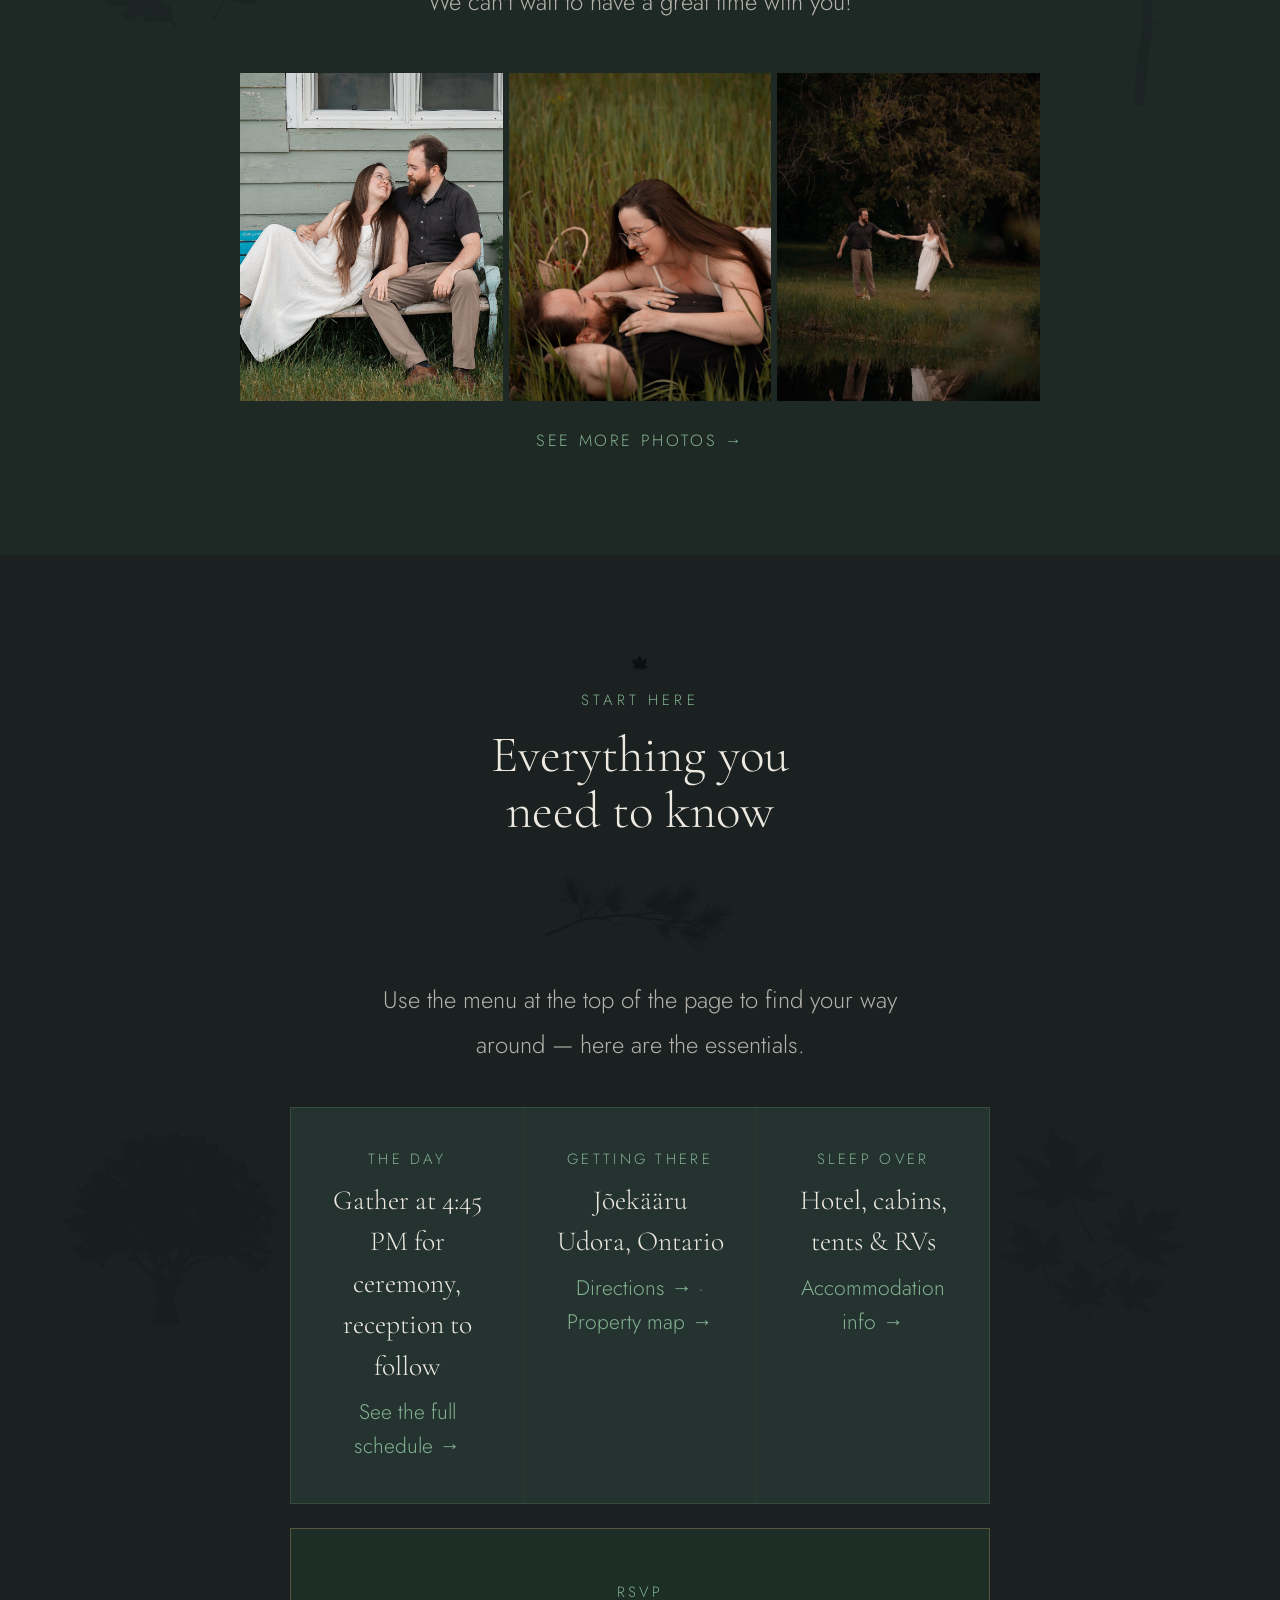
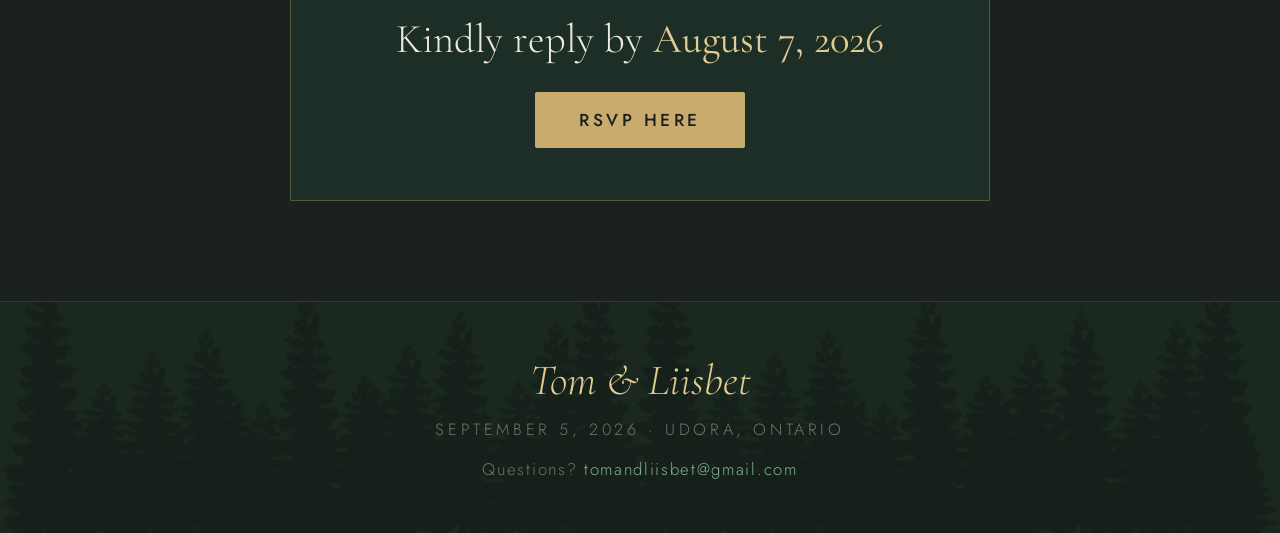
==== commit 0c992bf1: "Fix" ====
--- a/index.html
+++ b/index.html
@@ -112,7 +112,7 @@
     <div class="details-grid" style="margin-top:40px">
       <div class="detail-card">
         <p class="detail-title">The Day</p>
-        <p class="detail-text">Ceremony at 5 PM<br>Dinner at 7 PM</p>
+        <p class="detail-text">Gather at 4:45 PM for ceremony,<br>reception to follow</p>
         <p class="detail-desc"><a href="schedule.html">See the full schedule &rarr;</a></p>
       </div>
       <div class="detail-card">
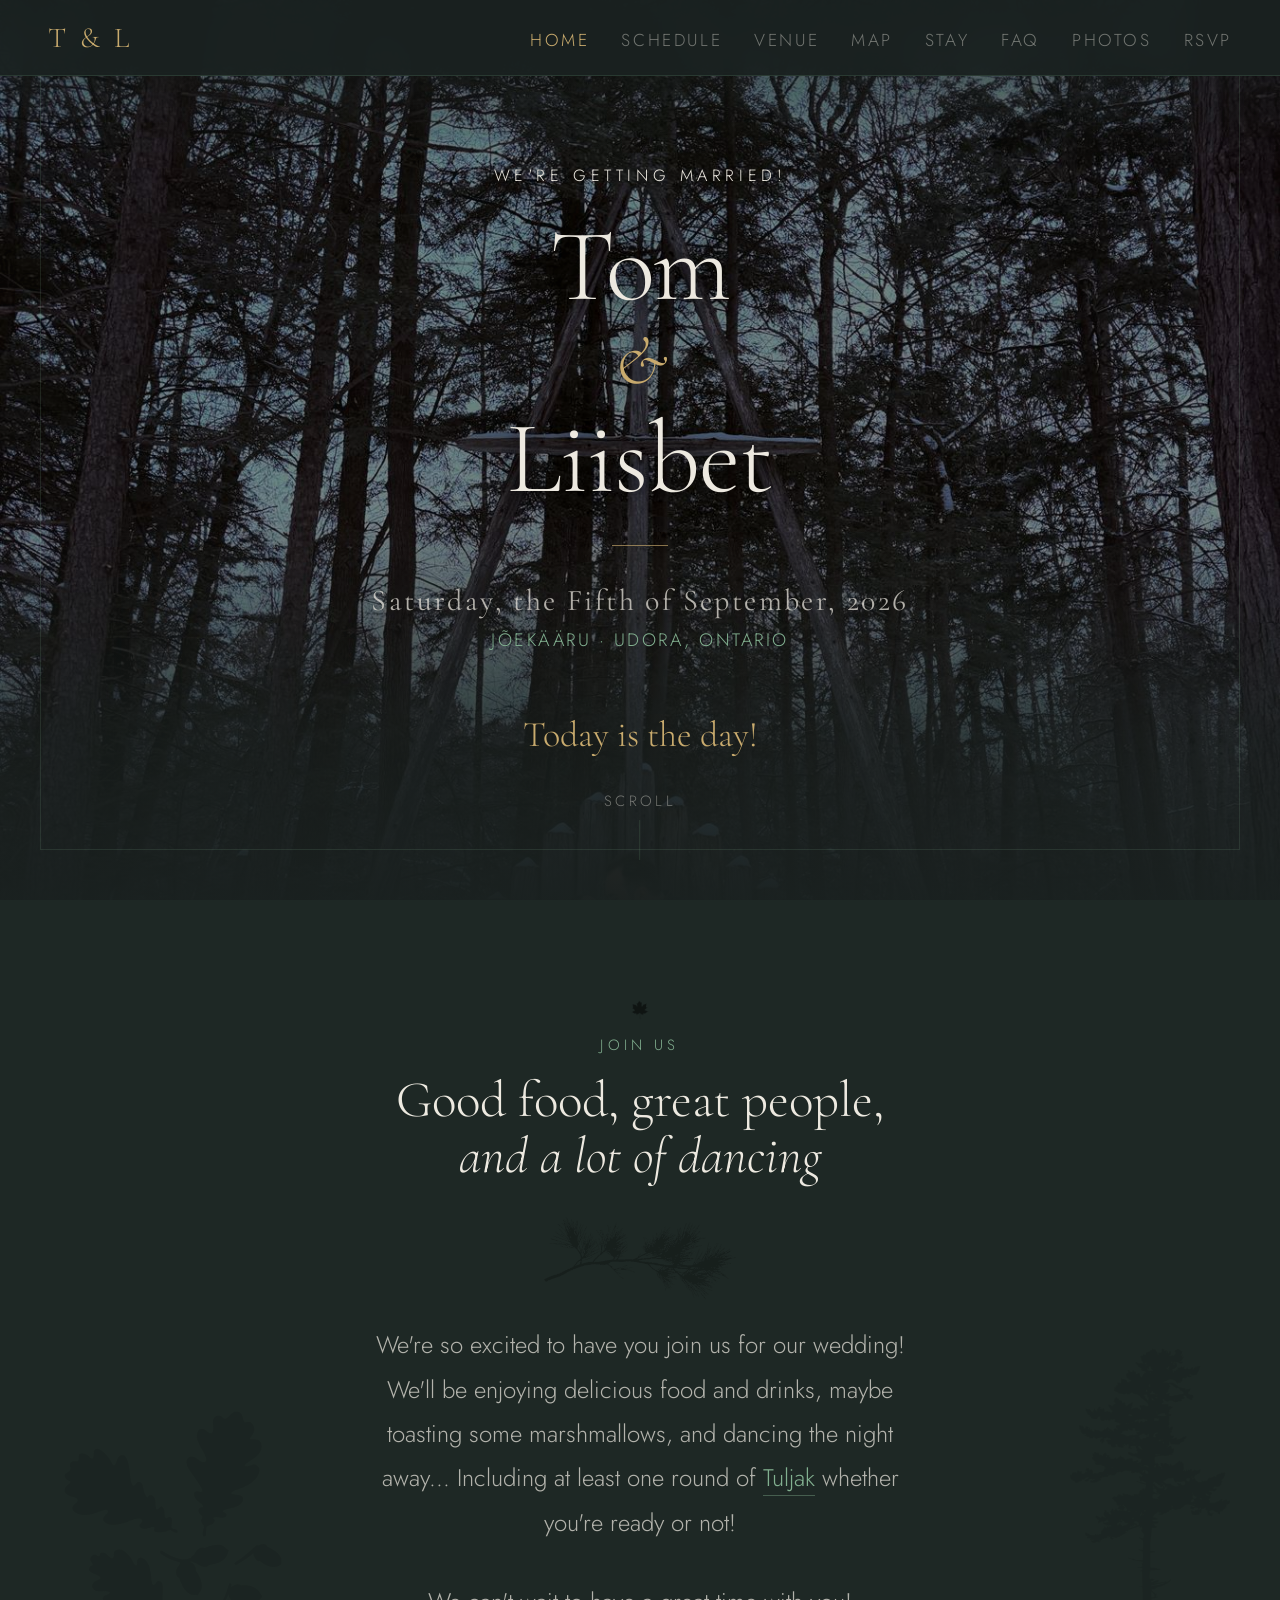
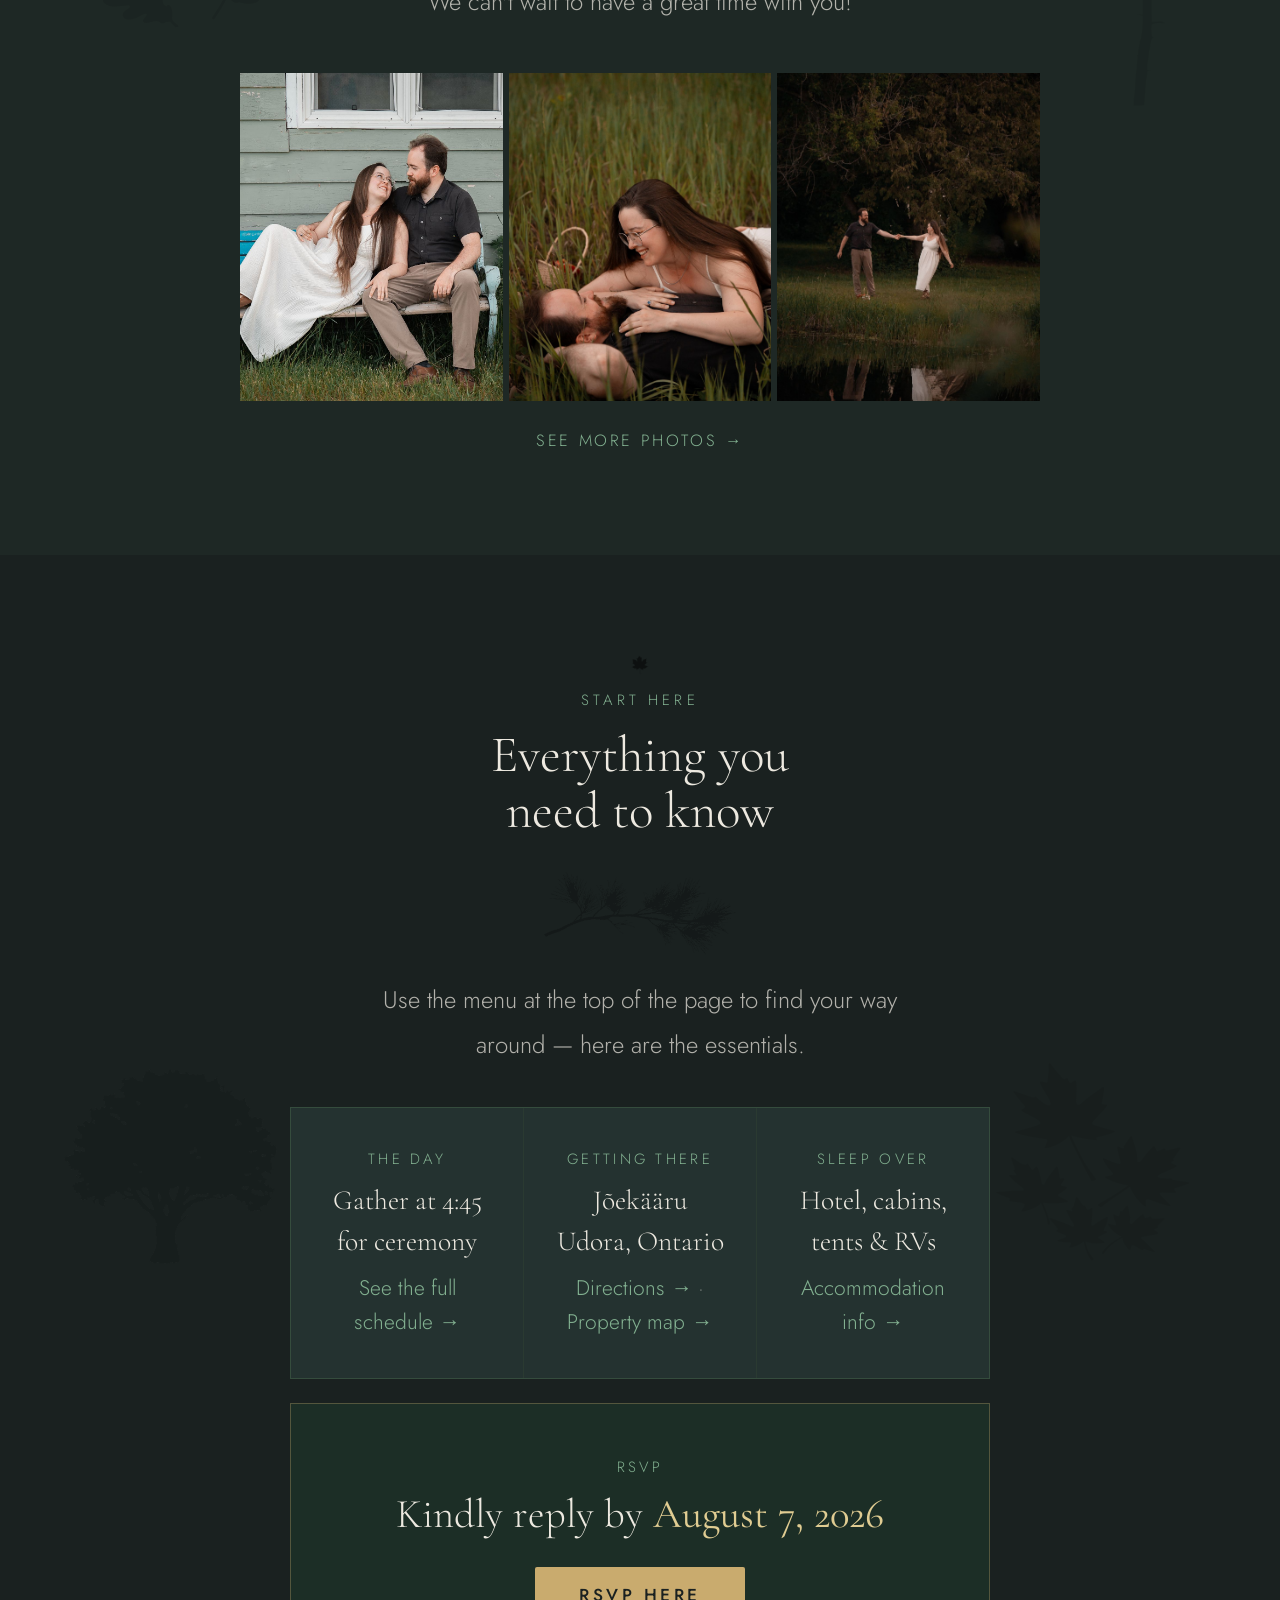
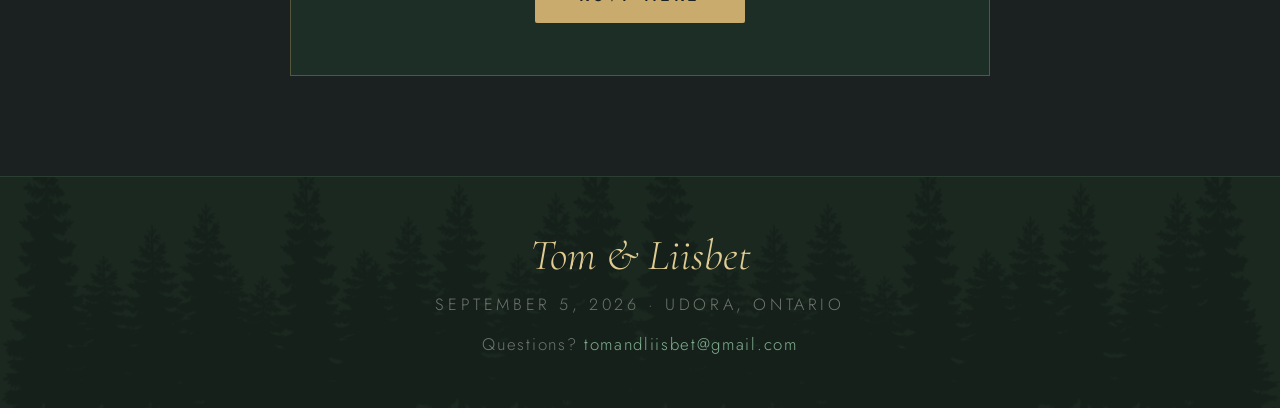
==== commit c0e88072: "text fix" ====
--- a/index.html
+++ b/index.html
@@ -112,7 +112,7 @@
     <div class="details-grid" style="margin-top:40px">
       <div class="detail-card">
         <p class="detail-title">The Day</p>
-        <p class="detail-text">Gather at 4:45 PM for ceremony,<br>reception to follow</p>
+        <p class="detail-text">Gather at 4:45 for ceremony</p>
         <p class="detail-desc"><a href="schedule.html">See the full schedule &rarr;</a></p>
       </div>
       <div class="detail-card">
